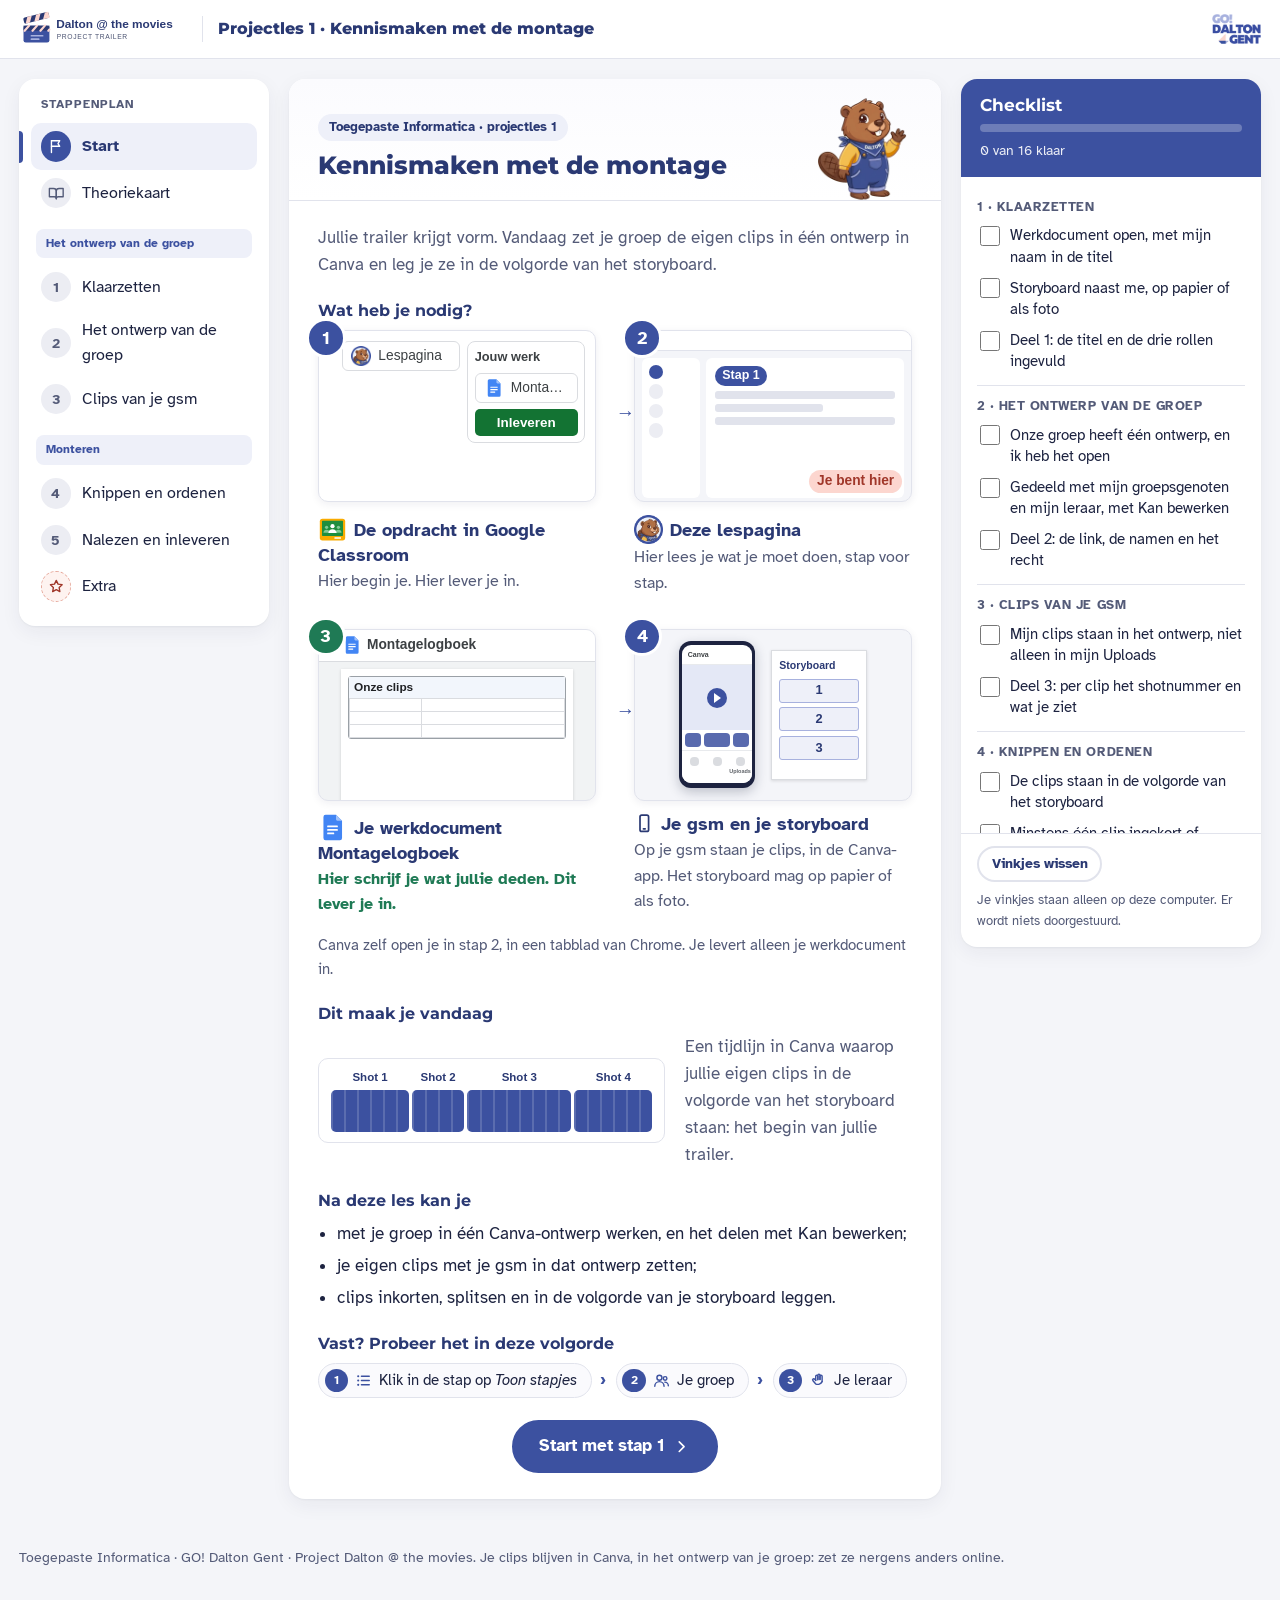
==== index.html @ 6241d623 "Projectles 1: Kennismaken met de montage (Dalton @ the movies, Canva) Co-Authored-By: Claude Sonnet " ====
<!DOCTYPE html>
<html lang="nl-BE">
<head>
  <meta charset="UTF-8">
  <meta name="viewport" content="width=device-width, initial-scale=1">
  <meta name="toestel" content="windows">
  <title>Lespagina · Projectles 1 · Kennismaken met de montage · Dalton @ the movies</title>
  <link rel="icon" href="assets/logos/lespagina-icon.png" type="image/png">
  <link rel="stylesheet" href="css/style.css">
</head>
<body data-storage="movies_montage_v1_" data-modus-start="stap" data-laatste-stap="5" data-ai-hulp="uit">

<!-- Pictogrammen: eenvoudige lijntekeningen, eigen werk. Gebruik: een svg met class "ic" en daarin use met href naar het symbool. -->
<svg xmlns="http://www.w3.org/2000/svg" style="display:none">
  <symbol id="i-flag" viewBox="0 0 24 24"><path d="M5 21V4"/><path d="M5 4h12l-2.5 4 2.5 4H5"/></symbol>
  <symbol id="i-book" viewBox="0 0 24 24"><path d="M2 5h6a4 4 0 0 1 4 4v11a3 3 0 0 0-3-3H2z"/><path d="M22 5h-6a4 4 0 0 0-4 4v11a3 3 0 0 1 3-3h7z"/></symbol>
  <symbol id="i-check" viewBox="0 0 24 24"><path d="M5 12.5l4.5 4.5L19 7.5"/></symbol>
  <symbol id="i-check-circle" viewBox="0 0 24 24"><circle cx="12" cy="12" r="9"/><path d="M8 12.5l2.7 2.7L16 10"/></symbol>
  <symbol id="i-list" viewBox="0 0 24 24"><path d="M9 6h11M9 12h11M9 18h11"/><path d="M4.5 6h.01M4.5 12h.01M4.5 18h.01" stroke-width="3"/></symbol>
  <symbol id="i-bulb" viewBox="0 0 24 24"><path d="M9 18h6M10 21h4"/><path d="M12 3a6 6 0 0 0-4 10.5c.7.7 1 1.5 1 2.5h6c0-1 .3-1.8 1-2.5A6 6 0 0 0 12 3z"/></symbol>
  <symbol id="i-alert" viewBox="0 0 24 24"><path d="M12 3.5l9.5 17h-19z"/><path d="M12 10v4.5M12 17.5h.01"/></symbol>
  <symbol id="i-help" viewBox="0 0 24 24"><circle cx="12" cy="12" r="9"/><path d="M9.6 9.3a2.5 2.5 0 1 1 3.4 2.5c-.6.3-1 .8-1 1.5v.4M12 17h.01"/></symbol>
  <symbol id="i-users" viewBox="0 0 24 24"><circle cx="9" cy="8" r="3.5"/><path d="M2.5 20a6.5 6.5 0 0 1 13 0"/><circle cx="17" cy="9" r="2.5"/><path d="M16.5 14.2a5 5 0 0 1 5 5"/></symbol>
  <symbol id="i-send" viewBox="0 0 24 24"><path d="M12 15V3M7 8l5-5 5 5"/><path d="M4 14v6h16v-6"/></symbol>
  <symbol id="i-star" viewBox="0 0 24 24"><path d="M12 3.5l2.6 5.4 5.9.8-4.3 4.1 1 5.9L12 16.9l-5.2 2.8 1-5.9-4.3-4.1 5.9-.8z"/></symbol>
  <symbol id="i-link" viewBox="0 0 24 24"><path d="M10 14a4 4 0 0 0 5.7 0l3-3a4 4 0 0 0-5.7-5.7l-1 1"/><path d="M14 10a4 4 0 0 0-5.7 0l-3 3a4 4 0 0 0 5.7 5.7l1-1"/></symbol>
  <symbol id="i-hand" viewBox="0 0 24 24"><path d="M8 12V6a1.5 1.5 0 0 1 3 0v5"/><path d="M11 10.5V4.5a1.5 1.5 0 0 1 3 0v6"/><path d="M14 10.5V6a1.5 1.5 0 0 1 3 0v7.5"/><path d="M8 11.5l-1.5-1.5a1.6 1.6 0 0 0-2.3 2.3l3.6 4.2A6.5 6.5 0 0 0 17 13.5"/></symbol>
  <symbol id="i-left" viewBox="0 0 24 24"><path d="M15 6l-6 6 6 6"/></symbol>
  <symbol id="i-right" viewBox="0 0 24 24"><path d="M9 6l6 6-6 6"/></symbol>
  <symbol id="i-lock" viewBox="0 0 24 24"><rect x="5" y="11" width="14" height="10" rx="2"/><path d="M8 11V8a4 4 0 0 1 8 0v3"/></symbol>
  <symbol id="i-info" viewBox="0 0 24 24"><circle cx="12" cy="12" r="9"/><path d="M12 11v5.5M12 7.6h.01"/></symbol>
  <symbol id="i-film" viewBox="0 0 24 24"><rect x="3" y="4" width="18" height="16" rx="2"/><path d="M7 4v16M17 4v16M3 9h4M3 15h4M17 9h4M17 15h4"/></symbol>
  <symbol id="i-phone" viewBox="0 0 24 24"><rect x="7" y="2.5" width="10" height="19" rx="2"/><path d="M11 18.5h2"/></symbol>
  <symbol id="i-cut" viewBox="0 0 24 24"><circle cx="6" cy="7" r="2.5"/><circle cx="6" cy="17" r="2.5"/><path d="M8 8.5L20 18M8 15.5L20 6"/></symbol>
  <symbol id="i-eye" viewBox="0 0 24 24"><path d="M2 12s4-7 10-7 10 7 10 7-4 7-10 7S2 12 2 12z"/><circle cx="12" cy="12" r="3"/></symbol>
  <symbol id="i-move" viewBox="0 0 24 24"><path d="M3 12h18M7 8l-4 4 4 4M17 8l4 4-4 4"/></symbol>
</svg>

<div class="teacher-banner">Leraarweergave: de roze kaders tonen waar je een screenshot kan plaatsen. Leerlingen zien die kaders niet.</div>

<header class="topbar">
  <div class="topbar-inner">
    <a class="brand" href="index.html" title="Naar het begin van de les">
      <img src="assets/movies-logo.svg" alt="Dalton @ the movies">
      <span class="brand-lesson">Projectles 1 · Kennismaken met de montage</span>
    </a>
    <span class="topbar-spacer"></span>
    <img class="dalton-mark" src="assets/dalton-gent-logo.png" alt="GO! Dalton Gent">
  </div>
</header>

<div class="layout">

  <!-- ============ LINKS: de route ============ -->
  <nav class="route" aria-label="Stappenplan">
    <p class="route-title">Stappenplan</p>
    <button class="nav-btn" type="button" data-step="start"><span class="nav-num"><svg class="ic" aria-hidden="true"><use href="#i-flag"/></svg></span><span class="nav-lbl">Start</span></button>
    <button class="nav-btn" type="button" data-step="theorie"><span class="nav-num"><svg class="ic" aria-hidden="true"><use href="#i-book"/></svg></span><span class="nav-lbl">Theoriekaart</span></button>

    <p class="route-group">Het ontwerp van de groep</p>
    <button class="nav-btn" type="button" data-step="1"><span class="nav-num"><span class="nav-n">1</span><svg class="ic nav-check" aria-hidden="true"><use href="#i-check"/></svg></span><span class="nav-lbl">Klaarzetten</span></button>
    <button class="nav-btn" type="button" data-step="2"><span class="nav-num"><span class="nav-n">2</span><svg class="ic nav-check" aria-hidden="true"><use href="#i-check"/></svg></span><span class="nav-lbl">Het ontwerp van de groep</span></button>
    <button class="nav-btn" type="button" data-step="3"><span class="nav-num"><span class="nav-n">3</span><svg class="ic nav-check" aria-hidden="true"><use href="#i-check"/></svg></span><span class="nav-lbl">Clips van je gsm</span></button>

    <p class="route-group">Monteren</p>
    <button class="nav-btn" type="button" data-step="4"><span class="nav-num"><span class="nav-n">4</span><svg class="ic nav-check" aria-hidden="true"><use href="#i-check"/></svg></span><span class="nav-lbl">Knippen en ordenen</span></button>
    <button class="nav-btn" type="button" data-step="5"><span class="nav-num"><span class="nav-n">5</span><svg class="ic nav-check" aria-hidden="true"><use href="#i-check"/></svg></span><span class="nav-lbl">Nalezen en inleveren</span></button>
    <button class="nav-btn extra" type="button" data-step="extra"><span class="nav-num"><svg class="ic" aria-hidden="true"><use href="#i-star"/></svg></span><span class="nav-lbl">Extra</span></button>
  </nav>

  <!-- ============ MIDDEN: één stap tegelijk ============ -->
  <main id="main">

    <!-- ===== START ===== -->
    <section class="pane" id="pane-start" aria-labelledby="h-start">
      <article class="card">
        <header class="card-head met-mascotte">
          <div>
            <div class="tags"><span class="tag tag-where">Toegepaste Informatica · projectles 1</span></div>
            <h1 id="h-start">Kennismaken met de montage</h1>
          </div>
          <img class="mascotte-kop" src="assets/mascotte/dalton_welkom.webp" alt="" width="120" height="120">
        </header>
        <div class="card-body">
          <p class="intro">Jullie trailer krijgt vorm. Vandaag zet je groep de eigen clips in één ontwerp in Canva en leg je ze in de volgorde van het storyboard.</p>

          <h2 class="sec">Wat heb je nodig?</h2>
          <ol class="nodig vier">
            <li class="nodig-item">
              <div class="mock mock-opdracht" aria-hidden="true">
                <div class="mo-midden"><div class="mo-titel"><img class="logo" src="assets/logos/classroom.svg" alt="">Projectles 1 — Kennismaken met de montage</div><div class="mo-chip"><img class="logo" src="assets/logos/lespagina.webp" alt=""><span>Lespagina</span></div></div><div class="mo-werk"><div class="mo-werk-kop">Jouw werk</div><div class="mo-chip"><img class="logo" src="assets/logos/docs.svg" alt=""><span>Montagelogboek</span></div><div class="mo-knop">Inleveren</div></div>
              </div>
              <p class="nodig-naam"><img class="logo" src="assets/logos/classroom.svg" alt="">De opdracht in Google Classroom</p>
              <p class="nodig-uitleg">Hier begin je. Hier lever je in.</p>
            </li>
            <li class="nodig-item">
              <div class="mock mock-lespagina" aria-hidden="true">
                <div class="ml-balk"></div>
                <div class="ml-midden">
                  <div class="ml-route"><span></span><span></span><span></span><span></span></div>
                  <div class="ml-stap"><span class="ml-tag">Stap 1</span><span class="ml-lijn"></span><span class="ml-lijn kort"></span><span class="ml-lijn"></span></div>
                </div>
                <div class="ml-hier">Je bent hier</div>
              </div>
              <p class="nodig-naam"><img class="logo" src="assets/logos/lespagina.webp" alt="">Deze lespagina</p>
              <p class="nodig-uitleg">Hier lees je wat je moet doen, stap voor stap.</p>
            </li>
            <li class="nodig-item inleveren">
              <div class="mock mock-werkdocument" aria-hidden="true">
                <div class="mw-balk"><img class="logo" src="assets/logos/docs.svg" alt="">Montagelogboek</div>
                <div class="mw-blad">
                  <div class="mw-venster">
                    <div class="mw-kop">Onze clips</div>
                    <div class="mw-rijen"><span></span><span></span><span></span><span></span><span></span><span></span></div>
                  </div>
                </div>
              </div>
              <p class="nodig-naam"><img class="logo" src="assets/logos/docs.svg" alt="">Je werkdocument Montagelogboek</p>
              <p class="nodig-uitleg">Hier schrijf je wat jullie deden. Dit lever je in.</p>
            </li>
            <li class="nodig-item">
              <div class="mock mock-gsm" aria-hidden="true">
                <div class="gsm"><div class="gsm-scherm"><div class="gsm-balk"><span>Canva</span></div><div class="gsm-beeld"><span></span></div><div class="gsm-tijdlijn"><i></i><i></i><i></i></div><div class="gsm-werkbalk"><span class="gsm-tab"><i></i></span><span class="gsm-tab"><i></i></span><span class="gsm-tab"><i></i>Uploads</span></div></div></div>
                <div class="mg-blad"><b>Storyboard</b><span>1</span><span>2</span><span>3</span></div>
              </div>
              <p class="nodig-naam"><svg class="ic" aria-hidden="true"><use href="#i-phone"/></svg> Je gsm en je storyboard</p>
              <p class="nodig-uitleg">Op je gsm staan je clips, in de Canva-app. Het storyboard mag op papier of als foto.</p>
            </li>
          </ol>
          <p class="nodig-noot">Canva zelf open je in stap 2, in een tabblad van Chrome. Je levert alleen je werkdocument in.</p>

          <h2 class="sec">Dit maak je vandaag</h2>
          <div class="vandaag">
            <div class="tl" role="img" aria-label="Tekening van een tijdlijn met vier clips na elkaar. Boven elke clip staat het shotnummer, van 1 tot 4."><div class="tl-nrs" aria-hidden="true"><span style="--w:3">Shot 1</span><span style="--w:2">Shot 2</span><span style="--w:4">Shot 3</span><span style="--w:3">Shot 4</span></div><div class="tl-rij"><div class="tl-spoor"><span class="tl-clip" style="--w:3"></span><span class="tl-clip" style="--w:2"></span><span class="tl-clip" style="--w:4"></span><span class="tl-clip" style="--w:3"></span></div></div></div>
            <p>Een tijdlijn in Canva waarop jullie eigen clips in de volgorde van het storyboard staan: het begin van jullie trailer.</p>
          </div>

          <h2 class="sec">Na deze les kan je</h2>
          <ul class="doelen">
            <li>met je groep in één Canva-ontwerp werken, en het delen met Kan bewerken;</li>
            <li>je eigen clips met je gsm in dat ontwerp zetten;</li>
            <li>clips inkorten, splitsen en in de volgorde van je storyboard leggen.</li>
          </ul>

          <h2 class="sec">Vast? Probeer het in deze volgorde</h2>
          <ol class="vast">
            <li><svg class="ic" aria-hidden="true"><use href="#i-list"/></svg><span>Klik in de stap op <em>Toon stapjes</em></span></li>
            <li><svg class="ic" aria-hidden="true"><use href="#i-users"/></svg><span>Je groep</span></li>
            <li><svg class="ic" aria-hidden="true"><use href="#i-hand"/></svg><span>Je leraar</span></li>
          </ol>

          <p class="start-cta"><button class="btn btn-primary" type="button" data-goto="1">Start met stap 1 <svg class="ic" aria-hidden="true"><use href="#i-right"/></svg></button></p>
        </div>
      </article>
    </section>

    <!-- ===== THEORIEKAART ===== -->
    <section class="pane" id="pane-theorie" aria-labelledby="h-theorie">
      <article class="card">
        <header class="card-head">
          <div class="tags"><span class="tag tag-where">Spiekbriefje</span></div>
          <h2 id="h-theorie">Theoriekaart</h2>
        </header>
        <div class="card-body">
          <p class="intro">Alles op één plek. Kom hier terug als je iets niet meer weet.</p>
          <div class="t-grid">
            <section class="t-card">
              <h3><svg class="ic" aria-hidden="true"><use href="#i-flag"/></svg>Het project</h3>
              <ul>
                <li>Elke groep van drie maakt een <strong>filmtrailer</strong>.</li>
                <li>Cubex: verhaal, storyboard en filmen. Nederlands: synopsis en dialoog. Engels: voice-over en pitch. <strong>Informatica: de montage, in Canva.</strong></li>
                <li>Drie projectlessen: vandaag kennismaken met de montage · donderdag 29 oktober muziek, tekst en geluid · donderdag 12 november afwerken en inleveren.</li>
                <li>Eindproduct: vrijdag 13 november, getoond op het slotmoment.</li>
              </ul>
            </section>
            <section class="t-card">
              <h3><svg class="ic" aria-hidden="true"><use href="#i-users"/></svg>De rollen</h3>
              <table class="t-rows">
                <tr><th>monteur</th><td>werkt op de tijdlijn: inkorten, splitsen, ordenen</td></tr>
                <tr><th>regisseur</th><td>houdt het storyboard bij: volgorde en lengte van elk shot</td></tr>
                <tr><th>clipverzamelaar</th><td>zorgt dat alle clips in het ontwerp staan; vraagt wie er in beeld staat</td></tr>
              </table>
              <p class="t-os">Eén monteur tegelijk op de tijdlijn.</p>
            </section>
            <section class="t-card wide">
              <h3><svg class="ic" aria-hidden="true"><use href="#i-film"/></svg>De tijdlijn</h3>
              <div class="tl met-naam" role="img" aria-label="Tekening van de tijdlijn. Drie clips staan na elkaar op de hoofdtrack. De tweede clip is gekozen: aan haar linkerrand en rechterrand sleep je. De afspeelkop, een lijn met een bolletje, staat in die clip."><div class="tl-liniaal" aria-hidden="true"><span>0:00</span><span>0:02</span><span>0:04</span><span>0:06</span><span>0:08</span></div><div class="tl-rij"><span class="tl-naam">Hoofdtrack</span><div class="tl-spoor"><span class="tl-clip" style="--w:3"><b>1</b></span><span class="tl-clip gekozen" style="--w:4"><b>2</b></span><span class="tl-clip" style="--w:2"><b>3</b></span><span class="tl-kop" style="--x:42%"></span></div></div><div class="tl-pills" aria-hidden="true"><span class="tl-pill" style="--x:25%;--t:-50%;--s:50%">linkerrand</span><span class="tl-pill" style="--x:42%;--t:-50%;--s:50%">afspeelkop</span><span class="tl-pill" style="--x:67%;--t:-50%;--s:50%">rechterrand</span></div></div>
              <ul style="margin-top:.7rem">
                <li>De tijdlijn staat <strong>onderaan</strong> in Canva. Ze toont welke clip wanneer speelt.</li>
                <li>Je clips staan na elkaar op de <strong>hoofdtrack</strong>.</li>
                <li>Afspelen en pauzeren: de <strong>spatiebalk</strong>.</li>
              </ul>
            </section>
            <section class="t-card">
              <h3><svg class="ic" aria-hidden="true"><use href="#i-cut"/></svg>Inkorten</h3>
              <ul>
                <li>Het begin of het einde van een clip weg.</li>
                <li>Klik de clip aan in de tijdlijn. Sleep de <strong>linkerrand</strong> (het begin) of de <strong>rechterrand</strong> (het einde) naar binnen.</li>
              </ul>
            </section>
            <section class="t-card">
              <h3><svg class="ic" aria-hidden="true"><use href="#i-cut"/></svg>Splitsen</h3>
              <ul>
                <li>Een clip in twee stukken knippen.</li>
                <li>Klik de clip aan, zet de <strong>afspeelkop</strong> op de plek en druk op <strong>S</strong>.</li>
                <li>Iets uit het <strong>midden</strong> weg? Splits twee keer en verwijder het stuk ertussen.</li>
              </ul>
            </section>
            <section class="t-card">
              <h3><svg class="ic" aria-hidden="true"><use href="#i-move"/></svg>Slepen en verwijderen</h3>
              <ul>
                <li>Een andere volgorde: sleep de clip naar links of rechts.</li>
                <li>Weg: klik de clip aan en druk op <strong>Delete</strong>.</li>
              </ul>
            </section>
            <section class="t-card">
              <h3><svg class="ic" aria-hidden="true"><use href="#i-link"/></svg>Samen in één ontwerp</h3>
              <ul>
                <li>Eén leerling maakt het ontwerp en is de <strong>eigenaar</strong>. Hij deelt het met naam of e-mailadres.</li>
                <li><strong>Kan bewerken</strong>: openen, bewerken en opslaan. Met <em>Kan reageren</em> of <em>Kan bekijken</em> kan je niet monteren.</li>
                <li>Meld je aan met je schoolaccount: wie zonder aan te melden binnenkomt via een link, kan niets uploaden.</li>
              </ul>
            </section>
            <section class="t-card">
              <h3><svg class="ic" aria-hidden="true"><use href="#i-phone"/></svg>Van je gsm in het ontwerp</h3>
              <ul>
                <li>Wat je uploadt, staat in <strong>jouw Uploads</strong>. Alleen jij ziet het daar.</li>
                <li>Pas als je <strong>op de clip tikt</strong>, staat ze in het ontwerp van je groep.</li>
              </ul>
            </section>
            <section class="t-card">
              <h3><svg class="ic" aria-hidden="true"><use href="#i-eye"/></svg>Wie er in beeld komt</h3>
              <ul>
                <li>Niemand mag je zonder toestemming filmen of je beeld tonen: dat is <strong>portretrecht</strong>.</li>
                <li>Toestemming om te filmen is nog geen toestemming om te <strong>tonen</strong>.</li>
                <li>Jullie trailer wordt getoond op het slotmoment: vraag het dus ook daarvoor.</li>
              </ul>
            </section>
            <section class="t-card wide">
              <h3><svg class="ic" aria-hidden="true"><use href="#i-help"/></svg>Woorden</h3>
              <table class="t-rows">
                <tr><th>monteren</th><td>je clips kiezen, inkorten, splitsen en in de juiste volgorde zetten</td></tr>
                <tr><th>clip</th><td>een kort stukje video</td></tr>
                <tr><th>tijdlijn</th><td>de strook onderaan waarop je ziet welke clip wanneer speelt</td></tr>
                <tr><th>afspeelkop</th><td>de verticale lijn op de tijdlijn: daar ben je nu in je video</td></tr>
                <tr><th>hoofdtrack</th><td>de dikke strook in de tijdlijn met je clips na elkaar</td></tr>
                <tr><th>inkorten</th><td>het begin of het einde van een clip wegnemen</td></tr>
                <tr><th>splitsen</th><td>een clip in twee stukken knippen, op de plaats van de afspeelkop</td></tr>
                <tr><th>storyboard</th><td>de tekeningen van elk shot, in de volgorde van je film</td></tr>
                <tr><th>eigenaar</th><td>wie het ontwerp maakte; die kan het delen</td></tr>
                <tr><th>portretrecht</th><td>niemand mag je zonder toestemming filmen of je beeld tonen</td></tr>
              </table>
            </section>
            <section class="t-card wide warn">
              <h3><svg class="ic" aria-hidden="true"><use href="#i-alert"/></svg>Veelgemaakte fouten</h3>
              <ul>
                <li>Elk groepslid maakt een eigen ontwerp, in plaats van één ontwerp dat gedeeld wordt.</li>
                <li>Delen met <em>Kan bekijken</em>, of via een link: de anderen kunnen niet monteren of niets uploaden.</li>
                <li>De clip staat wel in <em>Uploads</em>, maar niet in het ontwerp: je tikte er niet op.</li>
                <li>Splitsen zonder de clip aan te klikken, of met de afspeelkop op de verkeerde plek.</li>
                <li>Clips in de volgorde waarin je ze filmde, niet in die van het storyboard.</li>
                <li>Iemand herkenbaar in beeld die niet weet dat de trailer getoond wordt.</li>
              </ul>
            </section>
          </div>
        </div>
      </article>
    </section>

    <!-- ===== STAP 1 ===== -->
    <section class="pane" id="pane-1" aria-labelledby="h-1">
      <article class="card">
        <header class="card-head">
          <div class="tags"><span class="tag tag-step">Stap 1</span><span class="tag tag-where"><img class="logo" src="assets/logos/docs.svg" alt=""> Werkdocument, deel 1</span></div>
          <h2 id="h-1">Klaarzetten</h2>
        </header>
        <div class="card-body">
          <p class="intro">Je legt alles klaar en je groep verdeelt de rollen. Daarna begint het monteren.</p>
          <div class="todo-box">
            <div class="todo-head"><h3><svg class="ic" aria-hidden="true"><use href="#i-list"/></svg> Wat moet je doen?</h3><div class="modus" role="group" aria-label="Hoe wil je de uitleg?"><button type="button" class="modus-btn" data-modus="stap" aria-pressed="true">Stap voor stap</button><button type="button" class="modus-btn" data-modus="kort" aria-pressed="false">Kort</button></div></div>
            <ol class="doe">
<li><details class="stapjes" open><summary><span class="doe-tekst">Open je werkdocument <strong>Montagelogboek</strong>.</span><span class="stapjes-knop" aria-hidden="true"></span></summary>
  <ol class="klein">
    <li><p>Kijk in je opdracht in Google Classroom rechts, bij <strong>Jouw werk</strong>.</p><div class="mock mock-opdracht mini-mock" role="img" aria-label="Tekening van de opdracht in Google Classroom. Rechts het vak Jouw werk, in een rood kader."><div class="mo-midden"><div class="mo-titel"><img class="logo" src="assets/logos/classroom.svg" alt="">Projectles 1 — Kennismaken met de montage</div><div class="mo-chip"><img class="logo" src="assets/logos/lespagina.webp" alt=""><span>Lespagina</span></div></div><div class="mo-werk wijs"><div class="mo-werk-kop">Jouw werk</div><div class="mo-chip"><img class="logo" src="assets/logos/docs.svg" alt=""><span>Montagelogboek</span></div><div class="mo-knop">Inleveren</div></div></div></li>
    <li><p>Klik op <strong>Montagelogboek</strong>. Jouw naam staat in de titel.</p><div class="mock mock-opdracht mini-mock" role="img" aria-label="Tekening van de opdracht. Bij Jouw werk staat Montagelogboek in een rood kader."><div class="mo-midden"><div class="mo-titel"><img class="logo" src="assets/logos/classroom.svg" alt="">Projectles 1 — Kennismaken met de montage</div><div class="mo-chip"><img class="logo" src="assets/logos/lespagina.webp" alt=""><span>Lespagina</span></div></div><div class="mo-werk"><div class="mo-werk-kop">Jouw werk</div><div class="mo-chip wijs"><img class="logo" src="assets/logos/docs.svg" alt=""><span>Montagelogboek</span></div><div class="mo-knop">Inleveren</div></div></div></li>
    <li><p>Je werkdocument opent in een nieuw tabblad. Klik bovenaan op een tabblad om te wisselen.</p><div class="teken-tabs" role="img" aria-label="Tekening van de tabbladen bovenaan in Chrome: Google Classroom, Lespagina · Projectles 1 en Montagelogboek. Montagelogboek staat in een rood kader."><span class="tt-tab"><img class="logo" src="assets/logos/classroom.svg" alt="">Google Classroom</span><span class="tt-tab"><img class="logo" src="assets/logos/lespagina.webp" alt="">Lespagina · Projectles 1</span><span class="tt-tab actief wijs"><img class="logo" src="assets/logos/docs.svg" alt="">Montagelogboek</span></div></li>
  </ol>
</details></li>
<li><span class="doe-tekst">Leg het <strong>storyboard</strong> van je groep naast je.</span><span class="sub">Op papier, of als foto op je gsm.</span></li>
<li><details class="stapjes" open><summary><span class="doe-tekst">Verdeel de drie <strong>rollen</strong> en vul <strong>deel 1</strong> in.</span><span class="stapjes-knop" aria-hidden="true"></span></summary>
  <ol class="klein">
    <li><p>Scroll naar <strong>Deel 1</strong>. Klik in het eerste vak en typ de titel van jullie trailer.</p><img class="mini" src="assets/stapjes/s1-titel.png" alt="Deel 1 in het werkdocument. Het vak voor de titel van de trailer staat in een rood kader." loading="lazy"></li>
    <li><p>Klik in de tabel in het vak naast <strong>Monteur</strong>, <strong>Regisseur</strong> en <strong>Clipverzamelaar</strong>. Typ telkens een voornaam.<span class="sub">Wie het ontwerp in stap 2 maakt, is de monteur. Met twee of met vier? Lees de grijze regel onder de tabel.</span></p><img class="mini" src="assets/stapjes/s1-rollen.png" alt="Deel 1: de tabel met de rollen. De drie lege vakken in de kolom Wie? staan in een rood kader." loading="lazy"></li>
  </ol>
</details></li>
            </ol>
          </div>
          <div class="tip"><svg class="ic" aria-hidden="true"><use href="#i-bulb"/></svg><p><strong>Geen storyboard bij?</strong> Schrijf samen op een blad de volgorde van jullie shots, in één zin per shot.</p></div>
        </div>
        <footer class="card-nav">
          <button class="btn" type="button" data-goto="start"><svg class="ic" aria-hidden="true"><use href="#i-left"/></svg> Start</button>
          <button class="btn btn-primary" type="button" data-goto="2">Stap 2 <svg class="ic" aria-hidden="true"><use href="#i-right"/></svg></button>
        </footer>
      </article>
    </section>

    <!-- ===== STAP 2 ===== -->
    <section class="pane" id="pane-2" aria-labelledby="h-2">
      <article class="card">
        <header class="card-head">
          <div class="tags"><span class="tag tag-step">Stap 2</span><span class="tag tag-where">Canva</span><span class="tag tag-where"><img class="logo" src="assets/logos/docs.svg" alt=""> Werkdocument, deel 2</span></div>
          <h2 id="h-2">Het ontwerp van de groep</h2>
        </header>
        <div class="card-body">
          <p class="intro">De monteur maakt één ontwerp en deelt het. Zo werken jullie alle drie in dezelfde trailer.</p>
          <div class="todo-box">
            <div class="todo-head"><h3><svg class="ic" aria-hidden="true"><use href="#i-list"/></svg> Wat moet je doen?</h3><div class="modus" role="group" aria-label="Hoe wil je de uitleg?"><button type="button" class="modus-btn" data-modus="stap" aria-pressed="true">Stap voor stap</button><button type="button" class="modus-btn" data-modus="kort" aria-pressed="false">Kort</button></div></div>
            <ol class="doe">
<li><details class="stapjes" open><summary><span class="doe-tekst"><strong>Alleen de monteur:</strong> maak een ontwerp in Canva.</span><span class="stapjes-knop" aria-hidden="true"></span></summary>
  <ol class="klein">
    <li><p>Klik op <a class="btn btn-primary btn-open" href="https://www.canva.com" target="_blank" rel="noopener">Open Canva</a><span class="sub">Het opent in een nieuw tabblad. Meld je aan met je schoolaccount.</span></p></li>
    <li><p>Klik op <strong>Sjablonen</strong>. Zoek een video-sjabloon, bijvoorbeeld <em>trailer</em>. Kies een liggend sjabloon (16:9).</p></li>
    <li><p>Klik op <strong>Deze sjabloon aanpassen</strong>.</p></li>
    <li><p>Geef het ontwerp de naam <strong>Trailer –</strong> met daarachter de titel van jullie trailer.</p></li>
  </ol>
</details></li>
<li><details class="stapjes" open><summary><span class="doe-tekst"><strong>Alleen de monteur:</strong> deel het ontwerp met je groep en je leraar.</span><span class="stapjes-knop" aria-hidden="true"></span></summary>
  <ol class="klein">
    <li><p>Klik bovenaan in het ontwerp op <strong>Delen</strong>.</p></li>
    <li><p>Typ de naam of het e-mailadres van je twee groepsgenoten. Typ ook het e-mailadres van je leraar: het staat op het bord.</p><div class="delen-v" role="img" aria-label="Tekening van het venster Delen. Het vak waarin je namen of e-mailadressen typt, staat in een rood kader."><div class="dv-kop">Delen</div><div class="dv-veld wijs"><span class="dv-chip">naam groepsgenoot</span><span class="dv-chip">naam groepsgenoot</span><span class="dv-chip">adres leraar</span></div><div class="dv-recht"><span class="aan">Kan bewerken</span><span>Kan reageren</span><span>Kan bekijken</span></div></div></li>
    <li><p>Kies <strong>Kan bewerken</strong>.<span class="sub">Met Kan reageren of Kan bekijken kunnen je groepsgenoten niets monteren.</span></p><div class="delen-v" role="img" aria-label="Tekening van het venster Delen. De keuze Kan bewerken staat in een rood kader."><div class="dv-kop">Delen</div><div class="dv-veld"><span class="dv-chip">naam groepsgenoot</span><span class="dv-chip">naam groepsgenoot</span><span class="dv-chip">adres leraar</span></div><div class="dv-recht"><span class="aan wijs">Kan bewerken</span><span>Kan reageren</span><span>Kan bekijken</span></div></div></li>
  </ol>
</details></li>
<li><details class="stapjes" open><summary><span class="doe-tekst"><strong>De anderen:</strong> open het ontwerp van je groep.</span><span class="stapjes-knop" aria-hidden="true"></span></summary>
  <ol class="klein">
    <li><p>Klik op <a class="btn btn-primary btn-open" href="https://www.canva.com" target="_blank" rel="noopener">Open Canva</a><span class="sub">Meld je aan met je schoolaccount.</span></p></li>
    <li><p>Open het ontwerp dat met jou gedeeld is. Je vindt het bij je projecten, bij wat met jou gedeeld is.<span class="sub">Staat het er niet? Dan deelde je monteur het niet met jou. Vraag het hem.</span></p></li>
  </ol>
</details></li>
<li><details class="stapjes" open><summary><span class="doe-tekst"><strong>Iedereen:</strong> kopieer het adres van het ontwerp en vul <strong>deel 2</strong> in.</span><span class="stapjes-knop" aria-hidden="true"></span></summary>
  <ol class="klein">
    <li><p>Klik in de adresbalk van Chrome. Druk op <strong>Ctrl + C</strong>.</p><div class="teken-adres wijs" role="img" aria-label="Tekening van de adresbalk van Chrome met het adres van het ontwerp, in een rood kader."><svg class="ic" aria-hidden="true"><use href="#i-lock"/></svg><span>canva.com</span><b>/design/…/edit</b></div></li>
    <li><p>Ga naar je werkdocument. Klik in het eerste vak van <strong>Deel 2</strong> en druk op <strong>Ctrl + V</strong>.</p><img class="mini" src="assets/stapjes/s2-link.png" alt="Deel 2 in het werkdocument. Het vak voor de link naar het ontwerp staat in een rood kader." loading="lazy"></li>
    <li><p>Typ in het vak eronder de voornamen van je groep en je leraar.</p><img class="mini" src="assets/stapjes/s2-gedeeld.png" alt="Deel 2: het vak Ons ontwerp is gedeeld met staat in een rood kader." loading="lazy"></li>
    <li><p>Typ een <strong>x</strong> in het vak onder <strong>Kan bewerken</strong>.</p><img class="mini" src="assets/stapjes/s2-recht.png" alt="Deel 2: de drie vakken onder Kan bekijken, Kan reageren en Kan bewerken. Het derde vak staat in een rood kader." loading="lazy"></li>
  </ol>
</details></li>
            </ol>
          </div>
          <div class="tip"><svg class="ic" aria-hidden="true"><use href="#i-bulb"/></svg><p><strong>Zie je de tekst en clips van het sjabloon?</strong> Die vervang je in stap 3 door jullie eigen clips. Wat je niet nodig hebt, verwijder je in stap 4.</p></div>
          <div class="info" role="group" aria-labelledby="info-ontwerp">
            <div class="info-kop"><svg class="ic" aria-hidden="true"><use href="#i-info"/></svg><span class="info-soort">Info</span><h3 id="info-ontwerp">Eén ontwerp voor de hele groep</h3><span class="info-bij">bij handeling 1 tot 4</span></div>
            <div class="info-body">
              <ul class="doelen">
                <li>Wie het ontwerp maakt, is de <strong>eigenaar</strong>. De eigenaar deelt het.</li>
                <li><strong>Kan bewerken</strong>: je groepsgenoten kunnen het ontwerp openen, bewerken en opslaan.</li>
                <li><strong>Kan reageren</strong> en <strong>Kan bekijken</strong> zijn niet genoeg om te monteren.</li>
                <li>Deel met een naam of een e-mailadres. Wie via een link binnenkomt zonder aan te melden, kan niets uploaden.</li>
              </ul>
            </div>
          </div>
        </div>
        <footer class="card-nav">
          <button class="btn" type="button" data-goto="1"><svg class="ic" aria-hidden="true"><use href="#i-left"/></svg> Stap 1</button>
          <button class="btn btn-primary" type="button" data-goto="3">Stap 3 <svg class="ic" aria-hidden="true"><use href="#i-right"/></svg></button>
        </footer>
      </article>
    </section>

    <!-- ===== STAP 3 ===== -->
    <section class="pane" id="pane-3" aria-labelledby="h-3">
      <article class="card">
        <header class="card-head">
          <div class="tags"><span class="tag tag-step">Stap 3</span><span class="tag tag-where"><svg class="ic" aria-hidden="true"><use href="#i-phone"/></svg> Canva-app op je gsm</span><span class="tag tag-where"><img class="logo" src="assets/logos/docs.svg" alt=""> Werkdocument, deel 3</span></div>
          <h2 id="h-3">Clips van je gsm</h2>
        </header>
        <div class="card-body">
          <p class="intro">Je clips staan op je gsm. Met de Canva-app zet je ze in het ontwerp van je groep.</p>
          <div class="todo-box">
            <div class="todo-head"><h3><svg class="ic" aria-hidden="true"><use href="#i-list"/></svg> Wat moet je doen?</h3><div class="modus" role="group" aria-label="Hoe wil je de uitleg?"><button type="button" class="modus-btn" data-modus="stap" aria-pressed="true">Stap voor stap</button><button type="button" class="modus-btn" data-modus="kort" aria-pressed="false">Kort</button></div></div>
            <ol class="doe">
<li><details class="stapjes" open><summary><span class="doe-tekst"><strong>Iedereen met clips:</strong> open het ontwerp van je groep in de Canva-app.</span><span class="stapjes-knop" aria-hidden="true"></span></summary>
  <ol class="klein">
    <li><p>Open de <strong>Canva-app</strong> op je gsm. Meld je aan met je schoolaccount.</p></li>
    <li><p>Zoek in de app het ontwerp van je groep en open het.</p></li>
  </ol>
</details></li>
<li><details class="stapjes" open><summary><span class="doe-tekst">Zet je clips in het ontwerp.</span><span class="stapjes-knop" aria-hidden="true"></span></summary>
  <ol class="klein">
    <li><p>Tik in de werkbalk onderaan op <strong>Uploads</strong>.</p><div class="gsm" role="img" aria-label="Tekening van een gsm met de Canva-app. In de werkbalk onderaan staat Uploads in een rood kader."><div class="gsm-scherm"><div class="gsm-balk"><span>Canva</span></div><div class="gsm-beeld"><span></span></div><div class="gsm-tijdlijn"><i></i><i></i><i></i></div><div class="gsm-werkbalk"><span class="gsm-tab"><i></i></span><span class="gsm-tab"><i></i></span><span class="gsm-tab wijs"><i></i>Uploads</span><span class="gsm-tab"><i></i></span></div></div></div></li>
    <li><p>Upload je clips: kies ze uit je gsm.<span class="sub">Film je in de les nog iets bij? Vraag het eerst aan wie in beeld komt.</span></p></li>
    <li><p><strong>Tik op een clip.</strong> Nu staat ze in het ontwerp.<span class="sub">Doe dit met elke clip.</span></p></li>
  </ol>
</details></li>
<li><details class="stapjes" open><summary><span class="doe-tekst">Kijk op je computer of de clips in het ontwerp staan.</span><span class="stapjes-knop" aria-hidden="true"></span></summary>
  <ol class="klein">
    <li><p>Ga naar het tabblad van Canva. Staan je clips onderaan in de tijdlijn?<span class="sub">Zie je ze niet? Tikte je in de app wel op de clip?</span></p><div class="tl wijs" role="img" aria-label="Tekening van de tijdlijn onderaan in Canva met drie clips na elkaar."><div class="tl-rij"><div class="tl-spoor"><span class="tl-clip" style="--w:3"></span><span class="tl-clip" style="--w:2"></span><span class="tl-clip" style="--w:3"></span></div></div></div></li>
  </ol>
</details></li>
<li><details class="stapjes" open><summary><span class="doe-tekst">Vul <strong>deel 3</strong> in.</span><span class="stapjes-knop" aria-hidden="true"></span></summary>
  <ol class="klein">
    <li><p>Scroll naar <strong>Deel 3</strong>. Typ in de eerste lege rij het <strong>shotnummer</strong> uit het storyboard.<span class="sub">Kijk naar de voorbeeldrij bovenaan: zo vul je een rij in.</span></p><img class="mini" src="assets/stapjes/s3-voorbeeld.png" alt="Deel 3: de voorbeeldrij bovenaan, in grijs, staat in een rood kader." loading="lazy"></li>
    <li><p>Typ in dezelfde rij wat je ziet in de clip, en een <strong>x</strong> bij <em>In het ontwerp?</em></p><img class="mini" src="assets/stapjes/s3-rij.png" alt="Deel 3: de eerste lege rij van de tabel staat in een rood kader." loading="lazy"></li>
  </ol>
</details></li>
            </ol>
          </div>
          <div class="tip"><svg class="ic" aria-hidden="true"><use href="#i-bulb"/></svg><p><strong>Nog geen clips, of geen gsm bij?</strong> Klik in de tijdlijn bij <strong>+</strong> op <strong>Stockvideo's</strong> en kies drie korte video's om op te oefenen. Jullie eigen clips zet je er later in.</p></div>
          <div class="info" role="group" aria-labelledby="info-uploads">
            <div class="info-kop"><svg class="ic" aria-hidden="true"><use href="#i-info"/></svg><span class="info-soort">Info</span><h3 id="info-uploads">Uploads of ontwerp?</h3><span class="info-bij">bij handeling 2</span></div>
            <div class="info-body">
              <div class="up" role="img" aria-label="Tekening: links jouw Uploads, waar alleen jij je clips ziet. Een pijl met de woorden tik op de clip wijst naar rechts: het ontwerp van je groep, waar iedereen de clips ziet.">
                <div class="up-vak"><b>Jouw Uploads</b><small>alleen jij ziet ze</small><div class="up-tegels"><i></i><i></i><i></i></div></div>
                <div class="up-pijl"><span>→</span>tik op de clip</div>
                <div class="up-vak"><b>Het ontwerp van je groep</b><small>iedereen ziet ze</small><div class="up-tegels"><i></i><i></i></div></div>
              </div>
              <p class="info-uitleg" style="margin:0">Wat je uploadt, staat in <strong>jouw</strong> Uploads. Pas als je op de clip tikt, staat ze in het ontwerp.</p>
            </div>
          </div>
        </div>
        <footer class="card-nav">
          <button class="btn" type="button" data-goto="2"><svg class="ic" aria-hidden="true"><use href="#i-left"/></svg> Stap 2</button>
          <button class="btn btn-primary" type="button" data-goto="4">Stap 4 <svg class="ic" aria-hidden="true"><use href="#i-right"/></svg></button>
        </footer>
      </article>
    </section>

    <!-- ===== STAP 4 ===== -->
    <section class="pane" id="pane-4" aria-labelledby="h-4">
      <article class="card">
        <header class="card-head">
          <div class="tags"><span class="tag tag-step">Stap 4</span><span class="tag tag-where">Canva, de tijdlijn</span><span class="tag tag-where"><img class="logo" src="assets/logos/docs.svg" alt=""> Werkdocument, deel 3</span></div>
          <h2 id="h-4">Knippen en ordenen</h2>
        </header>
        <div class="card-body">
          <p class="intro">De monteur werkt op de tijdlijn. De regisseur zegt met het storyboard wat de volgorde en de lengte is. De clipverzamelaar kijkt of alle clips erin staan.</p>
          <div class="todo-box">
            <div class="todo-head"><h3><svg class="ic" aria-hidden="true"><use href="#i-list"/></svg> Wat moet je doen?</h3><div class="modus" role="group" aria-label="Hoe wil je de uitleg?"><button type="button" class="modus-btn" data-modus="stap" aria-pressed="true">Stap voor stap</button><button type="button" class="modus-btn" data-modus="kort" aria-pressed="false">Kort</button></div></div>
            <ol class="doe">
<li><details class="stapjes" open><summary><span class="doe-tekst">Zet de clips in de volgorde van het <strong>storyboard</strong>.</span><span class="stapjes-knop" aria-hidden="true"></span></summary>
  <ol class="klein">
    <li><p>Klik een clip aan in de tijdlijn. Houd ingedrukt en sleep ze naar links of rechts.<span class="sub">Eén monteur tegelijk op de tijdlijn: anders schuiven de clips onder elkaars handen.</span></p><div class="tl tl-mini" role="img" aria-label="Tekening van de tijdlijn met de clips in de volgorde 1, 2, 4, 3. Shot 4 moet na shot 3 komen."><div class="tl-rij"><div class="tl-spoor"><span class="tl-clip" style="--w:2"><b>1</b></span><span class="tl-clip" style="--w:2"><b>2</b></span><span class="tl-clip" style="--w:2"><b>4</b></span><span class="tl-clip" style="--w:2"><b>3</b></span></div></div></div></li>
    <li><p>Druk op de <strong>spatiebalk</strong> om af te spelen. Klopt de volgorde met het storyboard?</p></li>
  </ol>
</details></li>
<li><details class="stapjes" open><summary><span class="doe-tekst"><strong>Kort in</strong> wat te lang is.</span><span class="stapjes-knop" aria-hidden="true"></span></summary>
  <ol class="klein">
    <li><p>Klik de clip aan in de tijdlijn.</p></li>
    <li><p>Sleep de linkerrand of de rechterrand naar binnen.<span class="sub">Het storyboard zegt hoe lang het shot duurt. Begint de clip met wiebelend beeld? Sleep de linkerrand.</span></p><div class="tl met-naam" role="img" aria-label="Tekening van de tijdlijn. De tweede clip is gekozen. Aan haar linkerrand en haar rechterrand staan witte streepjes: daaraan sleep je."><div class="tl-rij"><span class="tl-naam">Hoofdtrack</span><div class="tl-spoor"><span class="tl-clip" style="--w:3"><b>1</b></span><span class="tl-clip gekozen" style="--w:4"><b>2</b></span><span class="tl-clip" style="--w:2"><b>3</b></span></div></div><div class="tl-pills" aria-hidden="true"><span class="tl-pill" style="--x:25%;--t:-50%;--s:50%">linkerrand</span><span class="tl-pill" style="--x:67%;--t:-50%;--s:50%">rechterrand</span></div></div></li>
  </ol>
</details></li>
<li><details class="stapjes" open><summary><span class="doe-tekst"><strong>Splits</strong> een clip waar iets uit het midden weg moet.</span><span class="stapjes-knop" aria-hidden="true"></span></summary>
  <ol class="klein">
    <li><p>Klik de clip aan. Zet de <strong>afspeelkop</strong> op de plek waar het stuk begint.</p><div class="tl met-naam" role="img" aria-label="Tekening van de tijdlijn. De tweede clip is gekozen. De afspeelkop, een lijn met een bolletje, staat in die clip, op de plek waar je wil splitsen."><div class="tl-rij"><span class="tl-naam">Hoofdtrack</span><div class="tl-spoor"><span class="tl-clip" style="--w:3"><b>1</b></span><span class="tl-clip gekozen" style="--w:4"><b>2</b></span><span class="tl-clip" style="--w:2"><b>3</b></span><span class="tl-kop" style="--x:42%"></span></div></div><div class="tl-pills" aria-hidden="true"><span class="tl-pill" style="--x:42%;--t:-50%;--s:50%">afspeelkop</span></div></div></li>
    <li><p>Druk op de toets <strong>S</strong>.<span class="sub">Gebeurt er niets? Klik eerst de clip aan. Of kies Splitsen in het menu van de clip.</span></p></li>
    <li><p>Zet de afspeelkop op de plek waar het stuk eindigt en druk nog eens op <strong>S</strong>.</p></li>
    <li><p>Klik het stuk ertussen aan en druk op <strong>Delete</strong>.</p><div class="tl met-naam" role="img" aria-label="Tekening van de tijdlijn. Het stuk in het midden van clip 2 heeft een roze kleur en de naam weg: dat verwijder je."><div class="tl-rij"><span class="tl-naam">Hoofdtrack</span><div class="tl-spoor"><span class="tl-clip" style="--w:3"><b>1</b></span><span class="tl-clip" style="--w:1.5"><b>2</b></span><span class="tl-weg" style="--w:1.5">weg</span><span class="tl-clip" style="--w:1.5"><b>2</b></span><span class="tl-clip" style="--w:2"><b>3</b></span></div></div></div></li>
  </ol>
</details></li>
<li><span class="doe-tekst">Verwijder de clips en de tekst van het sjabloon die jullie niet nodig hebben.</span><span class="sub">Klik ze aan en druk op Delete.</span></li>
<li><span class="doe-tekst">Vul in <strong>deel 3</strong> in wat jullie geknipt hebben.</span><span class="sub">Zoals in de voorbeeldrij: wat deed je, en wat nam je weg?</span></li>
            </ol>
          </div>
          <div class="tip"><svg class="ic" aria-hidden="true"><use href="#i-bulb"/></svg><p><strong>Iets te veel weggeknipt?</strong> Vraag het aan je leraar.</p></div>
          <div class="info" role="group" aria-labelledby="info-knippen">
            <div class="info-kop"><svg class="ic" aria-hidden="true"><use href="#i-info"/></svg><span class="info-soort">Info</span><h3 id="info-knippen">Inkorten, splitsen of slepen?</h3><span class="info-bij">bij handeling 1 tot 3</span></div>
            <div class="info-body">
              <div class="vn"><div class="vn-kop"><span></span><span>Voor</span><span>Na</span></div><div class="vn-rij"><div class="vn-tekst"><b>Inkorten</b><span>Het stuk zit aan de <strong>rand</strong>. Sleep de rand naar binnen.</span></div><div class="vn-kant"><div class="tl tl-mini" role="img" aria-label="Voor: de eerste clip begint met een stuk dat weg moet. Daarna volgt clip 2."><div class="tl-rij"><div class="tl-spoor"><span class="tl-weg" style="--w:1.5">weg</span><span class="tl-clip" style="--w:3"><b>1</b></span><span class="tl-clip" style="--w:2"><b>2</b></span></div></div></div></div><div class="vn-kant"><div class="tl tl-mini" role="img" aria-label="Na: de eerste clip is ingekort en begint zonder dat stuk. Clip 2 volgt."><div class="tl-rij"><div class="tl-spoor"><span class="tl-clip" style="--w:3"><b>1</b></span><span class="tl-clip" style="--w:2"><b>2</b></span></div></div></div></div></div><div class="vn-rij"><div class="vn-tekst"><b>Splitsen</b><span>Het stuk zit in het <strong>midden</strong>. Splits twee keer, en haal het stuk ertussen weg.</span></div><div class="vn-kant"><div class="tl tl-mini" role="img" aria-label="Voor: één clip met in het midden een stuk dat weg moet, tussen twee sneden."><div class="tl-rij"><div class="tl-spoor"><span class="tl-clip" style="--w:2"><b>1</b></span><span class="tl-weg" style="--w:1.5">weg</span><span class="tl-clip" style="--w:2"><b>1</b></span></div></div></div></div><div class="vn-kant"><div class="tl tl-mini" role="img" aria-label="Na: het stuk in het midden is weg. Twee delen van de clip staan na elkaar."><div class="tl-rij"><div class="tl-spoor"><span class="tl-clip" style="--w:2"><b>1</b></span><span class="tl-clip" style="--w:2"><b>1</b></span></div></div></div></div></div><div class="vn-rij"><div class="vn-tekst"><b>Slepen</b><span>De volgorde klopt niet. Sleep een clip naar links of rechts.</span></div><div class="vn-kant"><div class="tl tl-mini" role="img" aria-label="Voor: de clips staan in de volgorde 1, 2, 4, 3."><div class="tl-rij"><div class="tl-spoor"><span class="tl-clip" style="--w:2"><b>1</b></span><span class="tl-clip" style="--w:2"><b>2</b></span><span class="tl-clip" style="--w:2"><b>4</b></span><span class="tl-clip" style="--w:2"><b>3</b></span></div></div></div></div><div class="vn-kant"><div class="tl tl-mini" role="img" aria-label="Na: de clips staan in de volgorde 1, 2, 3, 4."><div class="tl-rij"><div class="tl-spoor"><span class="tl-clip" style="--w:2"><b>1</b></span><span class="tl-clip" style="--w:2"><b>2</b></span><span class="tl-clip" style="--w:2"><b>3</b></span><span class="tl-clip" style="--w:2"><b>4</b></span></div></div></div></div></div></div>
            </div>
          </div>
        </div>
        <footer class="card-nav">
          <button class="btn" type="button" data-goto="3"><svg class="ic" aria-hidden="true"><use href="#i-left"/></svg> Stap 3</button>
          <button class="btn btn-primary" type="button" data-goto="5">Stap 5 <svg class="ic" aria-hidden="true"><use href="#i-right"/></svg></button>
        </footer>
      </article>
    </section>

    <!-- ===== STAP 5 ===== -->
    <section class="pane" id="pane-5" aria-labelledby="h-5">
      <article class="card">
        <header class="card-head met-mascotte">
          <div>
            <div class="tags"><span class="tag tag-step">Stap 5</span><span class="tag tag-where"><img class="logo" src="assets/logos/docs.svg" alt=""> Werkdocument, deel 4 en 5</span><span class="tag tag-where"><svg class="ic" aria-hidden="true"><use href="#i-send"/></svg> Inleveren</span></div>
            <h2 id="h-5">Nalezen en inleveren</h2>
          </div>
          <img class="mascotte-kop" src="assets/mascotte/dalton_inleveren.webp" alt="" width="120" height="120">
        </header>
        <div class="card-body">
          <p class="intro">Eerst vul je deel 4 in. Dan doe je de zelftest: zijn de drie vragen juist, dan zie je hieronder hoe je inlevert.</p>
          <div class="todo-box">
            <div class="todo-head"><h3><svg class="ic" aria-hidden="true"><use href="#i-list"/></svg> Wat moet je doen?</h3><div class="modus" role="group" aria-label="Hoe wil je de uitleg?"><button type="button" class="modus-btn" data-modus="stap" aria-pressed="true">Stap voor stap</button><button type="button" class="modus-btn" data-modus="kort" aria-pressed="false">Kort</button></div></div>
            <ol class="doe">
<li><details class="stapjes" open><summary><span class="doe-tekst">Vul <strong>deel 4</strong> in.</span><span class="stapjes-knop" aria-hidden="true"></span></summary>
  <ol class="klein">
    <li><p>Scroll naar <strong>Deel 4</strong>. Typ bij elke situatie in het vak: <strong>inkorten</strong>, <strong>splitsen</strong> of <strong>slepen</strong>.<span class="sub">Zit het stuk aan de rand of in het midden? Of klopt de volgorde niet? Kijk bij Inkorten, splitsen of slepen? in stap 4.</span></p><img class="mini" src="assets/stapjes/s5-situaties.png" alt="Deel 4: de tabel met drie situaties. De lege vakken in de kolom Wat doe je? staan in een rood kader." loading="lazy"></li>
    <li><p>Lees vraag <strong>b</strong>. Typ in het vak wie er herkenbaar in beeld staat, of die weet dat de trailer getoond wordt, en wie het vraagt.<span class="sub">Niemand herkenbaar in beeld? Typ dan <em>niemand</em>.</span></p><img class="mini" src="assets/stapjes/s5-herkenbaar.png" alt="Deel 4: vraag b over wie er herkenbaar in beeld staat, met het antwoordvak eronder in een rood kader." loading="lazy"></li>
  </ol>
</details></li>
<li><span class="doe-tekst">Doe de <strong>zelftest</strong> hieronder.</span></li>
            </ol>
          </div>
          <div class="quiz">
            <div class="quiz-q" data-ok="Juist. Het stuk zit aan het begin van de clip: dan kort je in." data-nok="Nog niet. Zit het stuk aan de rand of in het midden van de clip?">
              <p>1. Je clip begint met 3 seconden waarin de camera nog wiebelt. Wat doe je?</p>
              <div class="opts">
                <button type="button">Je splitst midden in de clip</button>
                <button type="button" data-right>Je kort in: je sleept de linkerrand</button>
                <button type="button">Je uploadt de clip opnieuw</button>
              </div>
              <p class="feedback" role="status"></p>
            </div>
            <div class="quiz-q" data-ok="Juist. Alleen met Kan bewerken kan je groepsgenoot monteren." data-nok="Nog niet. Kijk naar stap 2: welk recht heb je gekozen?">
              <p>2. Je groepsgenoot kan jullie ontwerp openen, maar niets veranderen. Wat is er mis?</p>
              <div class="opts">
                <button type="button" data-right>Het is gedeeld met Kan bekijken in plaats van Kan bewerken</button>
                <button type="button">De clip is te lang</button>
                <button type="button">Hij heeft de app niet</button>
              </div>
              <p class="feedback" role="status"></p>
            </div>
            <div class="quiz-q" data-ok="Juist. Wat je uploadt, staat in je Uploads. Pas als je erop tikt, staat ze in het ontwerp." data-nok="Nog niet. Kijk naar stap 3: waar staat je clip nadat je ze uploadde?">
              <p>3. Je uploadde je clip met je gsm, maar ze staat niet in de tijdlijn. Wat vergat je?</p>
              <div class="opts">
                <button type="button">Je exporteert ze</button>
                <button type="button">Je splitst ze</button>
                <button type="button" data-right>Je tikt op de clip, zodat ze in het ontwerp komt</button>
              </div>
              <p class="feedback" role="status"></p>
            </div>
          </div>
          <p class="slot" aria-live="polite" data-codewoord="KLAPPER"><svg class="ic ic-dicht" aria-hidden="true"><use href="#i-lock"/></svg><svg class="ic ic-open" aria-hidden="true"><use href="#i-check-circle"/></svg><span class="slot-tekst">Beantwoord de drie vragen hierboven juist. Dan zie je hier hoe je inlevert.</span></p>
          <div class="todo-box" data-na-zelftest="c5b">
            <div class="todo-head"><h3><svg class="ic" aria-hidden="true"><use href="#i-list"/></svg> Afwerken en inleveren</h3><div class="modus" role="group" aria-label="Hoe wil je de uitleg?"><button type="button" class="modus-btn" data-modus="stap" aria-pressed="true">Stap voor stap</button><button type="button" class="modus-btn" data-modus="kort" aria-pressed="false">Kort</button></div></div>
            <ol class="doe">
<li><span class="doe-tekst">Loop de <strong>checklist</strong> na. Staat er nog iets open? Werk het eerst af.</span></li>
<li><details class="stapjes" open><summary><span class="doe-tekst">Vul <strong>deel 5</strong> in.</span><span class="stapjes-knop" aria-hidden="true"></span></summary>
  <ol class="klein">
    <li><p>Scroll naar <strong>Deel 5</strong>. Typ het codewoord in het eerste vak.<span class="sub">Het codewoord staat in de groene regel hierboven.</span></p><img class="mini" src="assets/stapjes/s5-codewoord.png" alt="Deel 5: de vraag naar het codewoord van de zelftest, met het vak eronder in een rood kader." loading="lazy"></li>
    <li><p>Schrijf in het vak eronder in twee zinnen wat jij vandaag deed voor jullie trailer.</p><img class="mini" src="assets/stapjes/s5-zinnen.png" alt="Deel 5: de vraag Wat deed ik vandaag voor onze trailer, met het vak eronder in een rood kader." loading="lazy"></li>
    <li><p>Lees de tabel onderaan na. Typ een <strong>x</strong> bij wat klopt.<span class="sub">Een rij die niet klopt? Werk dat eerst af.</span></p><img class="mini" src="assets/stapjes/s5-controle.png" alt="Deel 5: de tabel Wat moet kloppen. De vakken links, waar je een x typt, staan in een rood kader." loading="lazy"></li>
  </ol>
</details></li>
<li><details class="stapjes" open><summary><span class="doe-tekst">Lever in.</span><span class="stapjes-knop" aria-hidden="true"></span></summary>
  <ol class="klein">
    <li><p>Klik bovenaan op het tabblad <strong class="met-logo"><img class="logo" src="assets/logos/classroom.svg" alt="">Google Classroom</strong>.</p><div class="teken-tabs" role="img" aria-label="Tekening van de tabbladen bovenaan in Chrome. Het tabblad Google Classroom staat in een rood kader."><span class="tt-tab wijs"><img class="logo" src="assets/logos/classroom.svg" alt="">Google Classroom</span><span class="tt-tab"><img class="logo" src="assets/logos/lespagina.webp" alt="">Lespagina · Projectles 1</span><span class="tt-tab actief"><img class="logo" src="assets/logos/docs.svg" alt="">Montagelogboek</span></div></li>
    <li><p>Klik rechts, bij <strong>Jouw werk</strong>, op <span class="ui">Inleveren</span>.</p><div class="mock mock-opdracht mini-mock" role="img" aria-label="Tekening van de opdracht. Bij Jouw werk staat de knop Inleveren in een rood kader."><div class="mo-midden"><div class="mo-titel"><img class="logo" src="assets/logos/classroom.svg" alt="">Projectles 1 — Kennismaken met de montage</div><div class="mo-chip"><img class="logo" src="assets/logos/lespagina.webp" alt=""><span>Lespagina</span></div></div><div class="mo-werk"><div class="mo-werk-kop">Jouw werk</div><div class="mo-chip"><img class="logo" src="assets/logos/docs.svg" alt=""><span>Montagelogboek</span></div><div class="mo-knop wijs">Inleveren</div></div></div></li>
    <li><p>Klik in het venster <em>Je werk inleveren?</em> nog eens op <span class="ui">Inleveren</span>.<span class="sub">Daarna staat er rechts <em>Ingeleverd</em>.</span></p></li>
  </ol>
</details></li>
            </ol>
            <figure class="clip"><video src="assets/video/inleveren.mp4" poster="assets/video/inleveren.jpg" autoplay loop muted playsinline controls preload="metadata" aria-label="Filmpje: rechts, bij Jouw werk, op Inleveren klikken; in het venster Je werk inleveren? nog eens op Inleveren klikken; daarna staat er Ingeleverd."></video><figcaption>Filmpje van 10 seconden: zo lever je in. Het is een andere opdracht, de knoppen zijn dezelfde.</figcaption></figure>
          </div>
        </div>
        <footer class="card-nav">
          <button class="btn" type="button" data-goto="4"><svg class="ic" aria-hidden="true"><use href="#i-left"/></svg> Stap 4</button>
          <button class="btn btn-primary" type="button" data-goto="extra">Extra <svg class="ic" aria-hidden="true"><use href="#i-right"/></svg></button>
        </footer>
      </article>
    </section>

    <!-- ===== EXTRA ===== -->
    <section class="pane" id="pane-extra" aria-labelledby="h-extra">
      <article class="card">
        <header class="card-head">
          <div class="tags"><span class="tag tag-extra">Extra · niet verplicht</span></div>
          <h2 id="h-extra">Nog even monteren</h2>
        </header>
        <div class="card-body">
          <p class="intro">Begin hier pas nadat je hebt ingeleverd. Twee opdrachten voor wie nog tijd heeft. Je doet ze in het ontwerp: je schrijft er niets van op.</p>
          <div class="todo-box">
            <h3><svg class="ic" aria-hidden="true"><use href="#i-list"/></svg> Wat kan je doen?</h3>
            <ol class="todo">
              <li>Splits een clip op <strong>twee plaatsen</strong> en haal het stuk ertussen weg.<span class="sub">Kies een clip waarin iets in het midden misloopt.</span></li>
              <li>Speel jullie montage helemaal af met de <strong>spatiebalk</strong>.<span class="sub">Hoe lang duurt ze? Klopt dat met wat jullie storyboard zegt?</span></li>
            </ol>
          </div>
        </div>
        <footer class="card-nav">
          <button class="btn" type="button" data-goto="5"><svg class="ic" aria-hidden="true"><use href="#i-left"/></svg> Stap 5</button>
          <button class="btn" type="button" data-goto="start">Naar het begin</button>
        </footer>
      </article>
    </section>
  </main>

  <!-- ============ RECHTS: de checklist ============ -->
  <aside class="checklist leeg" id="checklist" aria-labelledby="h-cl">
    <div class="cl-head">
      <h2 id="h-cl">Checklist</h2>
      <div class="cl-bar" role="progressbar" aria-label="Voortgang" aria-valuemin="0" aria-valuemax="100" aria-valuenow="0"><div class="cl-fill" id="clFill"></div></div>
      <p class="cl-count" id="clCount">0 van 0 klaar</p>
    </div>
    <div class="cl-body">
      <div class="cl-group" data-step="1"><h3>1 · Klaarzetten</h3>
        <label class="cl-item"><input type="checkbox" id="c1a"><span>Werkdocument open, met mijn naam in de titel</span></label>
        <label class="cl-item"><input type="checkbox" id="c1b"><span>Storyboard naast me, op papier of als foto</span></label>
        <label class="cl-item"><input type="checkbox" id="c1c"><span>Deel 1: de titel en de drie rollen ingevuld</span></label>
      </div>
      <div class="cl-group" data-step="2"><h3>2 · Het ontwerp van de groep</h3>
        <label class="cl-item"><input type="checkbox" id="c2a"><span>Onze groep heeft één ontwerp, en ik heb het open</span></label>
        <label class="cl-item"><input type="checkbox" id="c2b"><span>Gedeeld met mijn groepsgenoten en mijn leraar, met Kan bewerken</span></label>
        <label class="cl-item"><input type="checkbox" id="c2c"><span>Deel 2: de link, de namen en het recht</span></label>
      </div>
      <div class="cl-group" data-step="3"><h3>3 · Clips van je gsm</h3>
        <label class="cl-item"><input type="checkbox" id="c3a"><span>Mijn clips staan in het ontwerp, niet alleen in mijn Uploads</span></label>
        <label class="cl-item"><input type="checkbox" id="c3b"><span>Deel 3: per clip het shotnummer en wat je ziet</span></label>
      </div>
      <div class="cl-group" data-step="4"><h3>4 · Knippen en ordenen</h3>
        <label class="cl-item"><input type="checkbox" id="c4a"><span>De clips staan in de volgorde van het storyboard</span></label>
        <label class="cl-item"><input type="checkbox" id="c4b"><span>Minstens één clip ingekort of gesplitst</span></label>
        <label class="cl-item"><input type="checkbox" id="c4c"><span>Clips en tekst van het sjabloon die we niet nodig hebben, zijn weg</span></label>
        <label class="cl-item"><input type="checkbox" id="c4d"><span>Deel 3: wat er geknipt is</span></label>
      </div>
      <div class="cl-group" data-step="5"><h3>5 · Inleveren</h3>
        <label class="cl-item"><input type="checkbox" id="c5a"><span>Deel 4: situaties en wie er in beeld staat</span></label>
        <label class="cl-item"><input type="checkbox" id="c5b"><span>Zelftest: alle drie juist</span></label>
        <label class="cl-item"><input type="checkbox" id="c5c"><span>Deel 5: het codewoord en twee zinnen</span></label>
        <label class="cl-item"><input type="checkbox" id="c5d"><span>Werkdocument ingeleverd</span></label>
      </div>
    </div>
    <div class="cl-foot">
      <button class="btn cl-toggle" type="button" id="clToggle" aria-expanded="false">Toon alles</button>
      <button class="btn" type="button" id="btnReset">Vinkjes wissen</button>
      <p class="cl-note">Je vinkjes staan alleen op deze computer. Er wordt niets doorgestuurd.</p>
    </div>
  </aside>
</div>

<!-- ============ Klaar! ============ -->
<div class="klaar-overlay" id="klaar" role="dialog" aria-modal="true" aria-labelledby="h-klaar" hidden>
  <div class="klaar-card">
    <img class="mascotte-klaar" src="assets/mascotte/dalton_succes.webp" alt="" width="150" height="150">
    <h2 id="h-klaar">Jullie eerste montage staat!</h2>
    <p>Alles is afgevinkt. Heb je nog tijd? Probeer dan de <strong>Extra</strong>.</p>
    <p>Volgende projectles, donderdag 29 oktober: muziek, tekst en geluid.</p>
    <button class="btn btn-primary" type="button" id="klaarSluit">Sluiten</button>
  </div>
</div>

<footer class="site">
  Toegepaste Informatica · GO! Dalton Gent · Project Dalton @ the movies. Je clips blijven in Canva, in het ontwerp van je groep: zet ze nergens anders online.
</footer>

<script src="js/script.js"></script>
</body>
</html>
---- css/style.css ----
/* ==========================================================================
   Projectles 1 · Kennismaken met de montage (Dalton @ the movies) — leerlingentool
   Toegepaste Informatica · 2de graad Maatschappij- en welzijnswetenschappen
   (doorstroomfinaliteit) · GO! Dalton Gent · 3MWWE
   Uit _sjablonen/lespakket (10-10-2026): met de startpagina "Wat heb je nodig?", de rij "Vast?",
   de AI-hulp (verborgen tot data-ai-hulp="aan"), het e-mailvenster en de mascotte.

   Opbouw naar het voorbeeld van PedalPro (rustig, één ding tegelijk):
     links   de route (stappenlijst, altijd zichtbaar)
     midden  één stap: titel · één zin · wat moet je doen · één tip · klaar als
     rechts  de checklist met concrete taken (altijd zichtbaar)
   Op een half scherm (< 900 px) staat alles onder elkaar en toont de checklist
   alleen de taken van de stap waarin je zit.

   Huisstijl: Dalton-kleuren. Geen externe bestanden: lettertypes staan in
   assets/fonts (OFL-licentie), pictogrammen staan als SVG in index.html.
   ========================================================================== */

@font-face { font-family: "Atkinson"; src: url("../assets/fonts/atkinson-regular.woff2") format("woff2"); font-weight: 400; font-style: normal; font-display: swap; }
@font-face { font-family: "Atkinson"; src: url("../assets/fonts/atkinson-bold.woff2") format("woff2"); font-weight: 700; font-style: normal; font-display: swap; }
@font-face { font-family: "Atkinson"; src: url("../assets/fonts/atkinson-italic.woff2") format("woff2"); font-weight: 400; font-style: italic; font-display: swap; }
/* Atkinson tekent de nul met een schuine streep (lijkt op Ø). Cijfers daarom uit een systeemlettertype. */
@font-face { font-family: "Atkinson"; src: local("Segoe UI"), local("SegoeUI"), local("Arial"), local("Helvetica"), local("Roboto"); font-weight: 400; unicode-range: U+0030-0039; }
@font-face { font-family: "Atkinson"; src: local("Segoe UI Bold"), local("SegoeUI-Bold"), local("Arial Bold"), local("Arial-BoldMT"), local("Helvetica Bold"), local("Roboto Bold"); font-weight: 700; unicode-range: U+0030-0039; }
/* ook schuin: anders wordt "16.30 uur" in een cursief citaat 16.3Ø (MW les 4, 13-10-2026) */
@font-face { font-family: "Atkinson"; src: local("Segoe UI Italic"), local("SegoeUI-Italic"), local("Arial Italic"), local("Arial-ItalicMT"), local("Helvetica Oblique"), local("Helvetica-Oblique"), local("Roboto Italic"), local("Roboto-Italic"); font-weight: 400; font-style: italic; unicode-range: U+0030-0039; }
@font-face { font-family: "Montserrat"; src: url("../assets/fonts/montserrat-heavy.woff2") format("woff2"); font-weight: 700 900; font-style: normal; font-display: swap; }

:root {
  /* Dalton Gent-huisstijl */
  --navy: #3C51A0;
  --navy-deep: #2A3973;
  --peri: #A7B1DE;
  --peri-soft: #EEF0F9;
  --blush: #FCD6CF;
  --blush-soft: #FEF3F0;
  --paper: #FFFFFF;
  --bg: #F4F5F9;

  --ink: #1D2340;
  --muted: #545B78;
  --line: #E1E3EC;

  --ok: #1F7A55;
  --ok-soft: #EAF6F0;
  --warn: #A0372A;
  --warn-soft: #FDF1EE;
  --tip: #8A5A00;
  --tip-soft: #FFF7E3;

  --radius: 16px;
  --radius-sm: 10px;
  --shadow: 0 1px 2px rgba(29, 35, 64, .05), 0 6px 20px rgba(29, 35, 64, .06);

  --body: "Atkinson", "Segoe UI", Arial, sans-serif;
  --head: "Montserrat", "Segoe UI", Arial, sans-serif;
  --mono: "Courier New", Consolas, monospace;
}

* { box-sizing: border-box; }
html { -webkit-text-size-adjust: 100%; }
body {
  margin: 0;
  font-family: var(--body);
  font-size: 17px;
  line-height: 1.6;
  color: var(--ink);
  background: var(--bg);
}
h1, h2, h3 { font-family: var(--head); color: var(--navy-deep); line-height: 1.2; margin: 0; }
p { margin: 0 0 .8rem; }
p:last-child { margin-bottom: 0; }
a { color: var(--navy); }
code { font-family: var(--mono); font-size: .92em; background: var(--peri-soft); padding: .05rem .3rem; border-radius: 5px; overflow-wrap: anywhere; }
:focus-visible { outline: 3px solid var(--navy); outline-offset: 2px; border-radius: 6px; }
[hidden] { display: none !important; }

/* Pictogrammen (SVG-symbolen bovenaan index.html) */
.ic { width: 1.15em; height: 1.15em; flex-shrink: 0; fill: none; stroke: currentColor; stroke-width: 2; stroke-linecap: round; stroke-linejoin: round; vertical-align: -.2em; }

/* Knop- en toetsnamen */
.ui { font-weight: 700; color: var(--navy-deep); background: var(--peri-soft); padding: 0 .35rem; border-radius: 5px; white-space: nowrap; }
.key { display: inline-block; font-weight: 700; font-size: .9em; border: 1px solid #C4C7D4; border-bottom-width: 3px; border-radius: 6px; background: #fff; padding: 0 .35rem; white-space: nowrap; }

/* ---------- Kopbalk ---------- */
.topbar { background: var(--paper); border-bottom: 1px solid var(--line); }
.topbar-inner { max-width: 1440px; margin: 0 auto; padding: .7rem 1.2rem; display: flex; align-items: center; gap: 1rem; }
.brand { display: flex; align-items: center; gap: .9rem; text-decoration: none; min-width: 0; }
.brand img { height: 36px; width: auto; display: block; flex-shrink: 0; }
.brand-lesson { font-family: var(--head); font-weight: 800; font-size: 1rem; color: var(--navy-deep); white-space: nowrap; overflow: hidden; text-overflow: ellipsis; padding-left: .9rem; border-left: 1px solid var(--line); }
.topbar-spacer { flex: 1; }
.dalton-mark { height: 30px; width: auto; display: block; }

/* ---------- Drie kolommen ---------- */
.layout {
  max-width: 1440px; margin: 0 auto; padding: 1.25rem 1.2rem 3rem;
  display: grid; grid-template-columns: 250px minmax(0, 1fr) 300px; gap: 1.25rem; align-items: start;
}

/* ---------- Links: de route ---------- */
.route { background: var(--paper); border-radius: var(--radius); box-shadow: var(--shadow); padding: 1rem .75rem; position: sticky; top: 1rem; }
.route-title { font-size: .78rem; font-weight: 700; letter-spacing: .08em; text-transform: uppercase; color: var(--muted); padding: 0 .6rem .5rem; margin: 0; }
.route-group { font-size: .78rem; font-weight: 700; color: var(--navy); background: var(--peri-soft); border-radius: 8px; padding: .3rem .6rem; margin: .8rem .3rem .35rem; }
.nav-btn {
  display: flex; align-items: center; gap: .7rem; width: 100%;
  font: inherit; font-size: .97rem; text-align: left; color: var(--ink);
  background: none; border: 0; border-radius: var(--radius-sm); padding: .5rem .6rem; cursor: pointer;
  position: relative;
}
.nav-btn:hover { background: var(--peri-soft); }
.nav-num {
  width: 1.9rem; height: 1.9rem; border-radius: 50%; flex-shrink: 0;
  display: inline-flex; align-items: center; justify-content: center;
  background: #ECEDF3; color: var(--muted); font-weight: 700; font-size: .9rem;
}
.nav-btn[aria-current="step"] { background: var(--peri-soft); font-weight: 700; color: var(--navy-deep); }
.nav-btn[aria-current="step"]::before { content: ""; position: absolute; left: -.75rem; top: .45rem; bottom: .45rem; width: 4px; border-radius: 0 4px 4px 0; background: var(--navy); }
.nav-btn[aria-current="step"] .nav-num { background: var(--navy); color: #fff; }
.nav-btn.done .nav-num { background: var(--ok); color: #fff; }
.nav-btn .nav-check { display: none; }
.nav-btn.done .nav-check { display: block; }
.nav-btn.done .nav-n { display: none; }
.nav-btn.extra .nav-num { background: var(--blush-soft); color: var(--warn); border: 1px dashed #E7A99C; }

/* ---------- Midden: één stap ---------- */
.pane { display: none; }
.pane.active { display: block; }
.card { background: var(--paper); border-radius: var(--radius); box-shadow: var(--shadow); overflow: hidden; }
.card-head { padding: 1.4rem 1.8rem 1.2rem; border-bottom: 1px solid var(--line); background: linear-gradient(180deg, #FBFBFE, #fff); }
.tags { display: flex; flex-wrap: wrap; gap: .45rem; margin-bottom: .65rem; }
.tag { display: inline-flex; align-items: center; gap: .35rem; font-size: .8rem; font-weight: 700; border-radius: 99px; padding: .2rem .7rem; }
.tag-step { background: var(--navy); color: #fff; }
.tag-where { background: var(--peri-soft); color: var(--navy-deep); }
.tag-extra { background: var(--blush); color: var(--warn); }
.card-head h1, .card-head h2 { font-size: 1.55rem; font-weight: 800; }
.card-body { padding: 1.5rem 1.8rem 1.6rem; }

.intro { font-size: 1.05rem; color: var(--muted); margin-bottom: 1.3rem; }

/* "Wat moet je doen?" */
.todo-box { background: #FAFAFD; border: 1px solid var(--line); border-radius: var(--radius-sm); padding: 1.1rem 1.25rem; }
.todo-box h3 { display: flex; align-items: center; gap: .5rem; font-size: 1rem; margin-bottom: .8rem; }
.todo { list-style: none; counter-reset: act; padding: 0; margin: 0; }
.todo > li { counter-increment: act; position: relative; padding-left: 2.4rem; margin-bottom: .85rem; }
.todo > li:last-child { margin-bottom: 0; }
.todo > li::before {
  content: counter(act); position: absolute; left: 0; top: .05rem;
  width: 1.65rem; height: 1.65rem; border-radius: 50%;
  background: var(--navy); color: #fff; font-weight: 700; font-size: .85rem;
  display: flex; align-items: center; justify-content: center;
}
.todo .sub { display: block; color: var(--muted); font-size: .93rem; margin-top: .2rem; }
/* knop naar een bestand in een stap (stap 3: het zip-bestand uit de opdracht), op een eigen regel */
.todo .btn-dl { display: flex; width: fit-content; margin: .45rem 0 .15rem; }

/* Eén tip per stap */
.tip { display: flex; gap: .7rem; align-items: flex-start; background: var(--tip-soft); border-radius: var(--radius-sm); padding: .85rem 1rem; margin-top: 1.1rem; }
.tip .ic { color: var(--tip); margin-top: .15rem; }
.tip.warn { background: var(--warn-soft); }
.tip.warn .ic { color: var(--warn); }

/* Hulp: dichtgeklapt, alleen voor wie het nodig heeft */
.help { margin-top: 1rem; border: 1px solid var(--line); border-radius: var(--radius-sm); }
.help summary { cursor: pointer; padding: .7rem 1rem; font-weight: 700; color: var(--navy); list-style: none; display: flex; align-items: center; gap: .5rem; }
.help summary::-webkit-details-marker { display: none; }
.help summary::after { content: "+"; margin-left: auto; font-size: 1.2rem; line-height: 1; color: var(--muted); }
.help[open] summary::after { content: "–"; }
.help-body { padding: 0 1rem .9rem; }
.help-body > :last-child { margin-bottom: 0; }

/* "Klaar als" */
.result { display: flex; gap: .7rem; align-items: flex-start; background: var(--ok-soft); border-radius: var(--radius-sm); padding: .85rem 1rem; margin: 1.1rem 0 0; }
.result .ic { color: var(--ok); margin-top: .15rem; }

/* Vorige / volgende */
.card-nav { display: flex; justify-content: space-between; gap: .75rem; padding: 1rem 1.8rem 1.4rem; }
.btn {
  display: inline-flex; align-items: center; gap: .4rem;
  font: inherit; font-weight: 700; font-size: .95rem; cursor: pointer; text-decoration: none;
  background: var(--paper); color: var(--navy-deep); border: 2px solid var(--line); border-radius: 99px; padding: .5rem 1.1rem;
}
.btn:hover { border-color: var(--peri); }
.btn-primary { background: var(--navy); border-color: var(--navy); color: #fff; margin-left: auto; }
.btn-primary:hover { background: var(--navy-deep); border-color: var(--navy-deep); }

/* ---------- Rechts: de checklist ---------- */
.checklist { background: var(--paper); border-radius: var(--radius); box-shadow: var(--shadow); position: sticky; top: 1rem; max-height: calc(100vh - 2rem); display: flex; flex-direction: column; overflow: hidden; }
.cl-head { background: var(--navy); color: #fff; padding: 1rem 1.2rem; }
.cl-head h2 { color: #fff; font-size: 1.05rem; margin-bottom: .55rem; }
.cl-bar { height: 8px; background: rgba(255, 255, 255, .25); border-radius: 99px; overflow: hidden; }
.cl-fill { height: 100%; width: 0; background: #fff; border-radius: 99px; transition: width .3s; }
.cl-count { font-size: .85rem; margin: .45rem 0 0; opacity: .9; }
.cl-body { overflow-y: auto; padding: .6rem 1rem 1rem; }
.cl-group { padding: .5rem 0; border-bottom: 1px solid var(--line); }
.cl-group:last-child { border-bottom: 0; }
.cl-group h3 { font-family: var(--body); font-size: .8rem; font-weight: 700; letter-spacing: .04em; text-transform: uppercase; color: var(--muted); margin: .3rem 0 .35rem; }
.cl-group.done h3 { color: var(--ok); }
.cl-group.current h3 { color: var(--navy); }
.cl-item { display: flex; gap: .6rem; align-items: flex-start; padding: .3rem .2rem; border-radius: 8px; cursor: pointer; font-size: .95rem; line-height: 1.4; }
.cl-item:hover { background: var(--peri-soft); }
.cl-item input { width: 20px; height: 20px; margin: .05rem 0 0; accent-color: var(--ok); flex-shrink: 0; cursor: pointer; }
.cl-item input:checked + span { color: var(--muted); text-decoration: line-through; text-decoration-color: rgba(84, 91, 120, .5); }
.cl-foot { padding: .7rem 1rem 1rem; border-top: 1px solid var(--line); display: flex; flex-wrap: wrap; gap: .5rem; align-items: center; }
.cl-foot .btn { font-size: .85rem; padding: .35rem .8rem; }
.cl-note { font-size: .8rem; color: var(--muted); margin: 0; flex-basis: 100%; }
.cl-toggle { display: none; }

/* ---------- Filmpje in Hulp nodig? ---------- */
.help-video { margin: .6rem 0 .8rem; }
.help-video video { width: 100%; max-width: 640px; height: auto; display: block; background: #000;
  border: 1px solid var(--line); border-radius: var(--radius-sm); }
.help-video figcaption { font-size: .88rem; color: var(--muted); margin-top: .3rem; }
/* instructiefilmpje bij een stap: speelt vanzelf, zonder geluid, en herhaalt zich */
.clip { margin: 1rem 0 0; }
.clip video { width: 100%; max-width: 760px; height: auto; display: block; background: #fff;
  border: 1px solid var(--line); border-radius: var(--radius-sm); }
.clip figcaption { font-size: .88rem; color: var(--muted); margin-top: .3rem; }

/* ---------- Startpagina ---------- */
.werkwijze { display: grid; grid-template-columns: repeat(3, minmax(0, 1fr)); gap: .8rem; margin: 0 0 .4rem; }
.werk-tegel { background: #FAFAFD; border: 1px solid var(--line); border-radius: var(--radius-sm); padding: .9rem 1rem; }
.werk-tegel .ic { width: 1.6rem; height: 1.6rem; color: var(--navy); margin-bottom: .35rem; display: block; }
.werk-tegel strong { display: block; color: var(--navy-deep); }
.werk-tegel span { font-size: .92rem; color: var(--muted); }
.werk-tegel.inleveren { background: var(--ok-soft); border-color: #BFE3D1; }
.werk-tegel.inleveren .ic { color: var(--ok); }
.doelen { margin: 0; padding-left: 1.2rem; }
.doelen li { margin-bottom: .3rem; }
.start-cta { text-align: center; margin-top: 1.4rem; }
.start-cta .btn-primary { margin-left: 0; font-size: 1.05rem; padding: .7rem 1.6rem; }
.sec { font-size: 1.02rem; margin: 1.4rem 0 .6rem; }
.sec:first-child { margin-top: 0; }

/* ---------- Theoriekaart ---------- */
.t-grid { display: grid; grid-template-columns: repeat(2, minmax(0, 1fr)); gap: .9rem; }
.t-card { border: 1px solid var(--line); border-radius: var(--radius-sm); padding: 1rem 1.1rem; font-size: .95rem; }
.t-card h3 { display: flex; align-items: center; gap: .55rem; font-size: 1rem; margin-bottom: .55rem; }
.t-card h3 .ic { width: 2rem; height: 2rem; padding: .4rem; border-radius: 9px; background: var(--peri-soft); color: var(--navy); }
.t-card ul { margin: 0; padding-left: 1.1rem; }
.t-card li { margin-bottom: .25rem; }
.t-card li:last-child { margin-bottom: 0; }
.t-card.wide { grid-column: 1 / -1; }
.t-card.warn h3 .ic { background: var(--warn-soft); color: var(--warn); }
.t-rows { width: 100%; border-collapse: collapse; }
.t-rows th, .t-rows td { text-align: left; vertical-align: top; padding: .3rem .4rem .3rem 0; border-bottom: 1px solid var(--line); }
.t-rows tr:last-child th, .t-rows tr:last-child td { border-bottom: 0; }
.t-rows th { white-space: nowrap; padding-right: .8rem; color: var(--navy-deep); }
.t-os { margin: .5rem 0 0; }  /* korte slotregel onder een kaartje */

/* ---------- Mappenboom ---------- */
.tree { font-family: Arial, Helvetica, sans-serif; font-size: .95rem; line-height: 1.75; background: #fff; border: 1px solid var(--line); border-radius: var(--radius-sm); padding: .8rem 1rem; margin: 1rem 0 0; }
.tree ul { list-style: none; margin: 0; padding-left: 1.4rem; border-left: 1px dotted var(--peri); }
.tree > ul { padding-left: 0; border-left: 0; }
.tree .fold::before { content: "📁 "; }
.tree .hint-txt { color: var(--muted); font-size: .86rem; }

/* ---------- Naamkaart ---------- */
.nameplate { border: 2px solid var(--navy); border-radius: var(--radius-sm); overflow: hidden; margin: 0 0 1.2rem; }
.nameplate-head { background: var(--navy); color: #fff; font-weight: 700; padding: .45rem 1rem; font-size: .92rem; }
.nameplate-body { padding: .9rem 1rem; }
.fname { font-family: var(--mono); font-size: 1.02rem; font-weight: 700; display: block; margin-bottom: .6rem; overflow-wrap: anywhere; background: none; padding: 0; }
.fname .d { background: #E4E8F6; padding: 0 .15rem; border-radius: 3px; }
.fname .o { background: #FCD6CF; padding: 0 .15rem; border-radius: 3px; }
.fname .v { background: #DDF1E6; padding: 0 .15rem; border-radius: 3px; }
.legend-name { list-style: none; padding: 0; margin: 0; font-size: .93rem; }
.legend-name li { padding-left: 1.5rem; position: relative; margin-bottom: .2rem; }
.legend-name li::before { content: "■"; position: absolute; left: 0; }
.legend-name li.d::before { color: #A7B1DE; }
.legend-name li.o::before { color: #F2A99C; }
.legend-name li.v::before { color: #9CCFB6; }

/* Kleine tabel in een stap */
.mini { width: 100%; border-collapse: collapse; font-size: .94rem; margin-top: 1rem; }
.mini th, .mini td { text-align: left; vertical-align: top; padding: .4rem .5rem; border-bottom: 1px solid var(--line); }
.mini tr:last-child td { border-bottom: 0; }
.mini th { color: var(--muted); font-size: .85rem; }
.mini td:first-child { font-weight: 700; white-space: nowrap; color: var(--navy-deep); }

/* ---------- Zelftest ---------- */
.quiz { margin: 0 0 1.3rem; }
.quiz-q { margin: 0 0 .8rem; padding: .9rem 1rem; background: #FAFAFD; border: 1px solid var(--line); border-radius: var(--radius-sm); }
.quiz-q > p:first-child { font-weight: 700; margin-bottom: .5rem; }
.opts { display: flex; flex-direction: column; gap: .4rem; }
.quiz-q button { font: inherit; text-align: left; cursor: pointer; background: #fff; border: 2px solid var(--line); border-radius: 8px; padding: .45rem .75rem; }
.quiz-q button:hover { border-color: var(--peri); }
.quiz-q button.right { border-color: var(--ok); background: var(--ok-soft); }
.quiz-q button.wrong { border-color: var(--warn); background: var(--warn-soft); }
.quiz-q .feedback { margin: .5rem 0 0; font-weight: 700; min-height: 1.2em; font-size: .93rem; }

/* ---------- Screenshot-plaatsen ---------- */
figure.shot { margin: 1rem 0 0; display: none; }
figure.shot.loaded { display: block; }
figure.shot img { max-width: 100%; height: auto; border: 1px solid var(--line); border-radius: var(--radius-sm); display: block; }
figure.shot figcaption { font-size: .88rem; color: var(--muted); margin-top: .3rem; }
body.teacher figure.shot:not(.loaded) { display: block; border: 2px dashed #E7A99C; background: var(--blush-soft); border-radius: var(--radius-sm); padding: .7rem .9rem; font-size: .88rem; color: var(--warn); }
.teacher-banner { display: none; }
body.teacher .teacher-banner { display: block; background: #7A2E22; color: #fff; text-align: center; padding: .35rem; font-weight: 700; font-size: .9rem; }

/* ---------- Klaar! ---------- */
.klaar-overlay { position: fixed; inset: 0; background: rgba(29, 35, 64, .45); display: flex; align-items: center; justify-content: center; padding: 1rem; z-index: 50; }
.klaar-card { background: #fff; border-radius: var(--radius); box-shadow: 0 20px 60px rgba(0, 0, 0, .25); max-width: 460px; width: 100%; padding: 1.8rem; text-align: center; }
.klaar-card > .ic { width: 3rem; height: 3rem; color: var(--ok); margin-bottom: .6rem; }
.klaar-card h2 { font-size: 1.4rem; margin-bottom: .6rem; }
.klaar-card .btn { margin-top: 1rem; }

footer.site { max-width: 1440px; margin: 0 auto; padding: 0 1.2rem 2rem; font-size: .85rem; color: var(--muted); }

/* ==========================================================================
   Startpagina: "Wat heb je nodig?" in beelden (sinds 09-10-2026, _afspraken/lespagina.md)
   De beelden zijn tekeningen in HTML en CSS, geen schermafbeeldingen.
   ========================================================================== */
.nodig { list-style: none; counter-reset: nodig; margin: .2rem 0 0; padding: 0; display: grid; grid-template-columns: repeat(3, minmax(0, 1fr)); gap: 1.6rem; }
.nodig-item { counter-increment: nodig; position: relative; display: flex; flex-direction: column; }
.nodig-item::before { content: counter(nodig); position: absolute; top: -.55rem; left: -.55rem; z-index: 1; width: 1.8rem; height: 1.8rem; border-radius: 50%; background: var(--navy); color: #fff; font-weight: 700; font-size: .95rem; display: flex; align-items: center; justify-content: center; box-shadow: 0 0 0 3px #fff; }
.nodig-item.inleveren::before { background: var(--ok); }
.nodig-item + .nodig-item::after { content: "→"; position: absolute; left: -1.3rem; top: 3.4rem; color: var(--navy); font-size: 1.2rem; font-weight: 700; line-height: 1; }
.nodig-naam { font-weight: 700; color: var(--navy-deep); margin: .65rem 0 .1rem; line-height: 1.3; }
.nodig-uitleg { font-size: .93rem; color: var(--muted); margin: 0; }
.nodig-item.inleveren .nodig-uitleg { color: var(--ok); font-weight: 700; }
.nodig-noot { font-size: .92rem; color: var(--muted); margin: 1rem 0 0; }

.mock { height: 136px; border: 1px solid var(--line); border-radius: var(--radius-sm); background: #fff; overflow: hidden; position: relative; font-family: Arial, Helvetica, sans-serif; box-shadow: 0 2px 8px rgba(29, 35, 64, .07); }
.mock .ic { width: .95rem; height: .95rem; }
/* de opdracht in Classroom */
/* de opdracht in Classroom, zoals de leerling ze ziet (demoleerling, 09-10-2026): de bijlagen in het
   midden, het eigen werkdocument en Inleveren rechts onder "Jouw werk" */
.mock-opdracht { padding: .6rem .6rem .6rem 1.45rem; display: grid; grid-template-columns: 1fr 1fr; gap: .45rem; }
.mo-midden { display: flex; flex-direction: column; gap: .38rem; min-width: 0; }
.mo-werk { display: flex; flex-direction: column; gap: .32rem; min-width: 0; border: 1px solid #DADCE0; border-radius: 8px; padding: .35rem .4rem; align-self: start; }
.mo-werk-kop { font-size: .66rem; font-weight: 700; color: #3C4043; }
.mo-chip { display: flex; align-items: center; gap: .35rem; min-width: 0; font-size: .72rem; color: #3C4043; border: 1px solid #DADCE0; border-radius: 6px; padding: .12rem .4rem; }
.mo-knop { font-size: .7rem; font-weight: 700; color: #fff; background: #137333; border-radius: 5px; padding: .12rem .4rem; text-align: center; }
.mo-titel { font-size: .78rem; font-weight: 700; color: #137333; line-height: 1.25; border-bottom: 2px solid #137333; padding-bottom: .3rem; white-space: nowrap; overflow: hidden; text-overflow: ellipsis; }
.mo-chip .ic { color: var(--navy); }
/* deze lespagina */
.mock-lespagina { background: var(--bg); }
.ml-balk { height: 16px; background: #fff; border-bottom: 1px solid var(--line); }
.ml-midden { display: flex; gap: .4rem; padding: .45rem; height: calc(100% - 16px); }
.ml-route { width: 22%; background: #fff; border-radius: 6px; display: flex; flex-direction: column; gap: .32rem; padding: .4rem; }
.ml-route span { width: .7rem; height: .7rem; border-radius: 50%; background: #ECEDF3; }
.ml-route span:first-child { background: var(--navy); }
.ml-stap { flex: 1; background: #fff; border-radius: 6px; padding: .45rem .55rem; display: flex; flex-direction: column; gap: .32rem; }
.ml-tag { align-self: flex-start; font-size: .62rem; font-weight: 700; color: #fff; background: var(--navy); border-radius: 99px; padding: 0 .45rem; }
.ml-lijn { height: 6px; border-radius: 3px; background: #E1E3EC; }
.ml-lijn.kort { width: 60%; }
.ml-hier { position: absolute; right: .55rem; bottom: .5rem; font-size: .68rem; font-weight: 700; color: var(--warn); background: var(--blush); border-radius: 99px; padding: .05rem .5rem; }
/* het werkdocument */
.mock-werkdocument { background: #F1F3F4; }
.mw-balk { display: flex; align-items: center; gap: .3rem; height: 22px; background: #fff; border-bottom: 1px solid #DADCE0; font-size: .7rem; font-weight: 700; color: #3C4043; padding: 0 .45rem 0 1.45rem; white-space: nowrap; overflow: hidden; }
.mw-balk .ic { color: #1A73E8; }
.mw-blad { margin: .45rem auto 0; width: 84%; height: 100%; background: #fff; box-shadow: 0 1px 3px rgba(0, 0, 0, .15); padding: .45rem; }
.mw-venster { border: 1px solid #9AA0A6; border-radius: 3px; font-size: .6rem; color: #5F6368; }
.mw-kop { background: #F2F6FC; color: #202124; font-weight: 700; padding: .08rem .3rem; }
.mw-veld { border-bottom: 1px solid #DADCE0; padding: .02rem .3rem; }
.mw-tekst { padding: .3rem; display: flex; flex-direction: column; gap: .22rem; }
.mw-tekst span { height: 4px; border-radius: 2px; background: #E1E3EC; }
.mw-tekst span.kort { width: 55%; }

/* vier beelden (een les met een werkplek naast het werkdocument, zoals Drive) */
.nodig.vier { grid-template-columns: repeat(4, minmax(0, 1fr)); gap: 1.3rem; }
.nodig.vier .nodig-item + .nodig-item::after { left: -1.15rem; }
.nodig.vier .mock-opdracht { grid-template-columns: minmax(0, 1fr); gap: .35rem; }  /* smal: Jouw werk onder de bijlagen */
.nodig.vier .mo-titel { display: none; }
.mo-chip span { min-width: 0; overflow: hidden; text-overflow: ellipsis; white-space: nowrap; }
/* een map in Drive */
.mock-drive { background: #fff; }
.md-balk { display: flex; align-items: center; height: 24px; padding: 0 .5rem 0 1.45rem; border-bottom: 1px solid #DADCE0; font-size: .68rem; color: #3C4043; white-space: nowrap; overflow: hidden; }
.md-rij { display: flex; align-items: center; gap: .35rem; padding: .28rem .6rem; border-bottom: 1px solid #F1F3F4; font-size: .7rem; color: #3C4043; }
.md-rij .ic { color: #5F6368; }
/* een document met een tabel */
.mw-rijen { display: grid; grid-template-columns: 1fr 2fr; border-top: 1px solid #DADCE0; border-left: 1px solid #DADCE0; }
.mw-rijen span { height: 13px; border-right: 1px solid #DADCE0; border-bottom: 1px solid #DADCE0; }

/* "Vast?": een rij genummerde stapjes; een verborgen stapje telt niet mee */
.vast { list-style: none; counter-reset: vast; margin: 0; padding: 0; display: flex; flex-wrap: wrap; gap: .55rem 1.5rem; align-items: center; }
.vast li { counter-increment: vast; position: relative; display: inline-flex; align-items: center; gap: .45rem; background: #FAFAFD; border: 1px solid var(--line); border-radius: 99px; padding: .3rem .85rem .3rem .35rem; font-size: .93rem; line-height: 1.3; }
.vast li::before { content: counter(vast); width: 1.45rem; height: 1.45rem; flex-shrink: 0; border-radius: 50%; background: var(--navy); color: #fff; font-weight: 700; font-size: .78rem; display: inline-flex; align-items: center; justify-content: center; }
.vast li .ic { color: var(--navy); }
.vast li + li::after { content: "›"; position: absolute; left: -1.05rem; color: var(--navy); font-weight: 700; }

/* AI-hulp (_afspraken/ai-hulp.md): alleen zichtbaar met <body data-ai-hulp="aan"> */
body:not([data-ai-hulp="aan"]) .ai-hulp { display: none !important; }

/* genummerde lijst op een kaartje van de theoriekaart */
.t-delen { margin: 0; padding-left: 1.2rem; }
.t-delen li { margin-bottom: .25rem; }

/* ==========================================================================
   E-mail (MW les 3; ook bruikbaar voor de andere e-maillessen)
   ========================================================================== */
/* een nagemaakt venster "Nieuw bericht" */
.mail { max-width: 640px; margin: 0 0 1.2rem; border: 1px solid #C4C7C5; border-radius: 10px 10px 6px 6px; overflow: hidden; background: #fff; font-family: Arial, Helvetica, sans-serif; font-size: .95rem; color: #202124; box-shadow: 0 4px 14px rgba(29, 35, 64, .1); }
.mail-kop { background: #F2F6FC; font-weight: 700; font-size: .92rem; padding: .5rem .9rem; }
.mail-veld { display: flex; gap: .7rem; padding: .45rem .9rem; border-bottom: 1px solid #E3E3E3; overflow-wrap: anywhere; }
/* een naam boven een voorbeeldmail (MWW les 3: de e-mails van Senne en Noor) */
.mail-naam { font-family: var(--head); font-weight: 800; font-size: 1rem; color: var(--navy-deep); margin: 0 0 .4rem; }
.mail-lbl { color: #5F6368; min-width: 5.4rem; }
.mail-leeg { color: var(--warn); font-style: italic; }
.mail-tekst { padding: .8rem .9rem .3rem; }
.mail-tekst p { margin: 0 0 .9rem; }
.mail-voet { padding: .2rem .9rem .8rem; }
.mail-knop { display: inline-block; background: #0B57D0; color: #fff; font-weight: 700; font-size: .88rem; border-radius: 99px; padding: .35rem 1.1rem; }
/* Aan, Cc, Bcc naast elkaar */
.ccb { display: grid; grid-template-columns: repeat(3, minmax(0, 1fr)); gap: .7rem; margin: 0 0 1.2rem; }
.ccb-vak { display: flex; flex-direction: column; gap: .3rem; background: #FAFAFD; border: 1px solid var(--line); border-radius: var(--radius-sm); padding: .8rem .9rem; font-size: .93rem; line-height: 1.45; }
.ccb-naam { font-family: var(--head); font-weight: 800; font-size: 1.25rem; color: var(--navy-deep); }
/* het bouwplan van een e-mail */
.bouwplan { list-style: none; max-width: 640px; margin: 0 0 1.2rem; padding: 0; border: 2px solid var(--navy); border-radius: var(--radius-sm); overflow: hidden; }
.bouwplan li { display: grid; grid-template-columns: 9.5rem minmax(0, 1fr); border-top: 1px solid var(--line); }
.bouwplan li:first-child { border-top: 0; }
.bp-naam { background: var(--peri-soft); color: var(--navy-deep); font-weight: 700; font-size: .85rem; padding: .45rem .7rem; }
.bp-tekst { padding: .45rem .8rem; font-size: .95rem; }

/* ==========================================================================
   Mascotte: Dalton de bever (sinds 10-10-2026, _afspraken/vormgeving-en-techniek.md)
   Versiering, dus alt="". Alleen op een lichte achtergrond; per scherm hoogstens één grote.
   ========================================================================== */
/* in de kop van de startpagina en van de laatste stap, rechts naast de titel; de voeten staan op de lijn */
.card-head.met-mascotte { display: flex; align-items: flex-end; gap: 1rem; padding-bottom: 0; }
.card-head.met-mascotte > div { flex: 1; min-width: 0; padding-bottom: 1.2rem; }
.mascotte-kop { width: 120px; height: 120px; flex-shrink: 0; margin: -.8rem -.6rem -9px 0; }
/* klein, in "Hulp nodig?", in plaats van het pictogram */
.mascotte-ico { width: 28px; height: 28px; flex-shrink: 0; }
/* de eindmelding (alles afgevinkt), in plaats van het vinkje */
.klaar-card .mascotte-klaar { display: block; width: 150px; height: 150px; margin: -.8rem auto .3rem; }

/* ==========================================================================
   Breedtes
   ========================================================================== */

/* Middelbreed (bv. een half scherm op een grote monitor): checklist onder de stap */
@media (max-width: 1199px) {
  .layout { grid-template-columns: 230px minmax(0, 1fr); }
  .checklist { grid-column: 2; position: static; max-height: none; }
  /* Alleen de taken van de huidige stap; de rest op aanvraag */
  .checklist:not(.alles) .cl-group:not(.current) { display: none; }
  .checklist.leeg:not(.alles) { display: none; }
  .cl-toggle { display: inline-flex; }
}

/* Smal (half scherm op een laptop of Chromebook): alles onder elkaar */
@media (max-width: 899px) {
  body { font-size: 16px; }
  .layout { grid-template-columns: minmax(0, 1fr); padding: .9rem .9rem 2.5rem; gap: .9rem; }
  .checklist { grid-column: auto; }
  .route { position: static; padding: .45rem; display: flex; flex-wrap: wrap; gap: .1rem; align-items: center; }
  .route-title, .route-group { display: none; }
  .nav-btn { width: auto; padding: .25rem; flex-shrink: 0; gap: .45rem; }
  .nav-num { width: 1.75rem; height: 1.75rem; font-size: .85rem; }
  .nav-lbl { display: none; }
  .nav-btn[aria-current="step"] .nav-lbl { display: inline; padding-right: .3rem; white-space: nowrap; }
  .nav-btn[aria-current="step"]::before { display: none; }
  .card-head { padding: 1.1rem 1.1rem 1rem; }
  .card-body { padding: 1.1rem 1.1rem 1.2rem; }
  .card-nav { padding: .8rem 1.1rem 1.1rem; }
  .card-head h1, .card-head h2 { font-size: 1.3rem; }
  .card-head.met-mascotte { padding-bottom: 0; }
  .card-head.met-mascotte > div { padding-bottom: 1rem; }
  .mascotte-kop { width: 84px; height: 84px; margin: -.5rem -.3rem -6px 0; }
  .t-grid, .werkwijze { grid-template-columns: minmax(0, 1fr); }
  .nodig, .ccb { grid-template-columns: minmax(0, 1fr); }
  .nodig-item + .nodig-item::after { content: "↓"; left: 50%; top: -1.35rem; }
  .nodig.vier .nodig-item + .nodig-item::after { left: 50%; }
  .nodig.vier { grid-template-columns: minmax(0, 1fr); }
  .bouwplan li { grid-template-columns: 7.5rem minmax(0, 1fr); }
  .brand-lesson, .dalton-mark { display: none; }
}

/* ==========================================================================
   Logo's (sinds 11-10-2026, _afspraken/vormgeving-en-techniek.md): Classroom = de opdracht,
   Google Documenten = het werkdocument, de bever in een navy rondje = de lespagina.
   Gebruik: <img class="logo" src="assets/logos/…" alt=""> naast de tekst die het al zegt.
   ========================================================================== */
.logo { width: 1.15em; height: 1.15em; flex-shrink: 0; vertical-align: -.2em; object-fit: contain; }
.mock .logo { width: .95rem; height: .95rem; }
.mo-titel .logo { margin-right: .3rem; vertical-align: -.15rem; }
.werk-tegel .logo { width: 1.6rem; height: 1.6rem; margin-bottom: .35rem; display: block; }
.nodig-naam .logo { margin-right: .35rem; }
.tt-tab .logo { width: 14px; height: 14px; }
.met-logo { white-space: nowrap; }
.met-logo .logo { margin-right: .25em; }

/* ==========================================================================
   Laag scherm (sinds 12-10-2026): leerlingen hebben 1280 x 800, in Chrome blijft ± 650 px hoogte
   over. "Wat moet je doen?" moet zonder scrollen in beeld komen: kop en ruimtes worden compacter.
   ========================================================================== */
@media (max-height: 820px) and (min-width: 900px) {
  .topbar-inner { padding: .35rem 1.2rem; }
  .brand img { height: 30px; }
  .layout { padding-top: .7rem; }
  .card-head { padding: .85rem 1.8rem .75rem; }
  .tags { margin-bottom: .4rem; }
  .card-head h1, .card-head h2 { font-size: 1.4rem; }
  .card-body { padding-top: 1rem; }
  .intro { margin-bottom: .8rem; }
  .nameplate { margin-bottom: .8rem; }
}

/* Laag scherm: de voorbeeldmail en het bouwplan nemen minder plaats in (sinds 12-10-2026) */
@media (max-height: 820px) and (min-width: 900px) {
  .mail { font-size: .88rem; margin-bottom: .8rem; }
  .mail-kop { padding: .3rem .8rem; }
  .mail-veld { padding: .25rem .8rem; }
  .mail-tekst { padding: .5rem .8rem .1rem; }
  .mail-tekst p { margin-bottom: .45rem; }
  .mail-voet { padding: .1rem .8rem .5rem; }
  .bouwplan { margin-bottom: .8rem; font-size: .9rem; }
}

/* ==========================================================================
   Startpagina groter (Jonas, 13-10-2026, na ORLO les 07: "Misschien dat de logo's en structuur toch groter
   moet"; _afspraken/lespagina.md): grotere beelden en logo's; vier beelden staan in 2 x 2.
   Uit het sjabloon, in MWW les 3 gezet op 14-10-2026.
   ========================================================================== */
.nodig .mock { height: 172px; }
.nodig .mock .logo, .nodig .mock .ic { width: 1.25rem; height: 1.25rem; }
.nodig .mo-chip { font-size: .86rem; gap: .45rem; padding: .2rem .5rem; }
.nodig .mo-titel { font-size: .92rem; }
.nodig .mo-werk-kop { font-size: .8rem; }
.nodig .mo-knop { font-size: .84rem; padding: .2rem .5rem; }
.nodig .md-balk { height: 32px; font-size: .86rem; }
.nodig .md-rij { font-size: .86rem; padding: .4rem .7rem; }
.nodig .mw-balk { height: 32px; font-size: .86rem; }
.nodig .mw-venster { font-size: .74rem; }  /* MWW les 3: het venster Nieuw bericht groeit mee met het beeld */
.nodig .ml-balk { height: 20px; }
.nodig .ml-route span { width: .9rem; height: .9rem; }
.nodig .ml-tag { font-size: .78rem; }
.nodig .ml-lijn { height: 8px; }
.nodig .ml-hier { font-size: .86rem; }
.nodig-naam { font-size: 1.12rem; margin-top: .8rem; }
.nodig-naam .logo { width: 1.6em; height: 1.6em; vertical-align: -.45em; margin-right: .45rem; }
.nodig-uitleg { font-size: 1rem; }
.nodig-item::before { width: 2.1rem; height: 2.1rem; font-size: 1.1rem; }
.nodig-item + .nodig-item::after { top: 4.6rem; }
/* drie of vier beelden in twee kolommen (vier: 2 x 2; drie: het derde links op de tweede rij), geen pijl vooraan
   een rij (ORLO les 07 en 09, 13-10-2026) */
.nodig, .nodig.vier { grid-template-columns: repeat(2, minmax(0, 1fr)); gap: 2rem 2.4rem; }
.nodig .nodig-item + .nodig-item::after { left: -1.7rem; }
.nodig .nodig-item:nth-child(odd)::after { content: none; }
.nodig.vier .mock-opdracht { grid-template-columns: 1fr 1fr; gap: .45rem; }
@media (max-width: 899px) {
  .nodig, .nodig.vier { grid-template-columns: minmax(0, 1fr); }
  .nodig .nodig-item + .nodig-item::after { content: "↓"; left: 50%; top: -1.6rem; }
}

/* een tekening in een stap (stap 7: Hier lever je in, uit MW les 4); .wijs = het rode kader */
.wijs { box-shadow: 0 0 0 2px #fff, 0 0 0 5px #C5221F; position: relative; z-index: 1; }
.vert-kop { font-size: .95rem; margin: 0 0 .5rem; color: var(--navy-deep); }
.todo-box + .vert-kop { margin-top: 1.4rem; }
.card-body > .mock-opdracht { max-width: 480px; }

/* Een casusbeeld van Nano Banana naast de inleiding van een stap, met "Gemaakt met AI" eronder (sinds 14-10-2026). */
.intro-casus { display: flex; gap: 1.2rem; align-items: center; margin-bottom: 1.3rem; }
.intro-casus .intro { margin-bottom: 0; flex: 1; }
.intro-casus figure { margin: 0; flex: 0 0 190px; }
.intro-casus img { display: block; width: 100%; height: auto; border-radius: 10px; }
.intro-casus figcaption { font-size: .8rem; color: var(--muted); text-align: right; margin-top: .2rem; }
@media (max-width: 600px) { .intro-casus figure { flex-basis: 120px; } }

/* ===== Stap voor stap / Kort (11-10-2026; uit MW les 3, in MWW les 3 gezet op 14-10-2026) =====
   Elke handeling is één regel; open je ze, dan zie je de kleine stapjes, elk met één beeld.
   De knop Stap voor stap / Kort zet ze allemaal open of dicht; een leerling kan ook één regel openen. */
.todo-box { container-type: inline-size; }
.todo-head { display: flex; align-items: center; justify-content: space-between; gap: .6rem 1rem; flex-wrap: wrap; margin-bottom: .9rem; }
.todo-head h3 { margin: 0; }
.modus { display: inline-flex; background: var(--peri-soft); border-radius: 999px; padding: 3px; gap: 2px; }
.modus-btn { font: inherit; font-size: .9rem; font-weight: 700; border: 0; background: transparent; color: var(--navy-deep); padding: .35rem .9rem; border-radius: 999px; cursor: pointer; min-height: 36px; }
.modus-btn[aria-pressed="true"] { background: var(--navy); color: #fff; }
.modus-btn:focus-visible { outline: 3px solid var(--navy-deep); outline-offset: 2px; }

.doe { list-style: none; counter-reset: act; padding: 0; margin: 0; }
.doe > li { counter-increment: act; position: relative; padding-left: 2.4rem; margin-bottom: .8rem; }
.doe > li:last-child { margin-bottom: 0; }
.doe > li::before {
  content: counter(act); position: absolute; left: 0; top: .05rem;
  width: 1.65rem; height: 1.65rem; border-radius: 50%;
  background: var(--navy); color: #fff; font-weight: 700; font-size: .85rem;
  display: flex; align-items: center; justify-content: center;
}
.doe-tekst { font-weight: 700; }
.stapjes > summary { list-style: none; cursor: pointer; display: flex; align-items: flex-start; justify-content: space-between; gap: .75rem; border-radius: 6px; }
.stapjes > summary::-webkit-details-marker { display: none; }
.stapjes > summary:focus-visible { outline: 3px solid var(--navy-deep); outline-offset: 3px; }
.stapjes-knop { flex-shrink: 0; font-size: .82rem; font-weight: 700; color: var(--navy); background: #fff; border: 1px solid var(--peri); border-radius: 999px; padding: .1rem .7rem; white-space: nowrap; margin-top: .1rem; }
.stapjes-knop::before { content: "Toon stapjes \25BE"; }
.stapjes[open] > summary .stapjes-knop::before { content: "Verberg \25B4"; }
.stapjes > summary:hover .stapjes-knop { background: var(--peri-soft); }

.klein { list-style: none; counter-reset: klein; margin: .55rem 0 .2rem; padding: 0; }
.klein > li { counter-increment: klein; display: grid; grid-template-columns: minmax(0, 1fr) minmax(0, 1.3fr); gap: .6rem 1.1rem; align-items: start; padding: .7rem 0 .7rem 2.1rem; position: relative; border-top: 1px solid var(--line); }
.klein > li::before {
  content: counter(klein, lower-alpha); position: absolute; left: 0; top: .78rem;
  width: 1.45rem; height: 1.45rem; border-radius: 50%;
  background: var(--peri-soft); color: var(--navy-deep); font-weight: 700; font-size: .82rem;
  display: flex; align-items: center; justify-content: center;
}
.klein p { margin: 0; }
.klein .sub { display: block; color: var(--muted); font-size: .93rem; margin-top: .25rem; }
.klein img.mini { width: auto; max-width: 100%; height: auto; border: 1px solid var(--line); border-radius: 8px; display: block; justify-self: start; }
@container (max-width: 760px) { .klein > li { grid-template-columns: 1fr; gap: .5rem; } }

/* tekeningen in een stapje: de opdracht in Classroom en de tabbladen van Chrome; .wijs = het rode kader */
.klein .mini-mock { width: 100%; max-width: 360px; height: auto; justify-self: start; }
.teken-tabs { display: flex; align-items: flex-end; gap: 4px; width: 100%; max-width: 440px; justify-self: start; background: #DEE3EA; border-radius: 8px 8px 0 0; padding: 8px 10px 0; font-family: "Segoe UI", Arial, sans-serif; font-size: 13px; }
.tt-tab { flex: 1; min-width: 0; display: flex; align-items: center; gap: 6px; background: #EEF1F5; color: #3C4043; border-radius: 8px 8px 0 0; padding: 7px 10px; white-space: nowrap; overflow: hidden; text-overflow: ellipsis; }
.tt-tab.actief { background: #fff; }
.tt-tab i { width: 12px; height: 12px; border-radius: 3px; flex-shrink: 0; }
.tt-tab .f-cls { background: #1E8E3E; }
.tt-tab .f-les { background: var(--navy); }
.tt-tab .f-doc { background: #4285F4; }
/* een grijze regel onder een handeling zonder stapjes (uit ORLO les 07) */
.doe > li > .sub { display: block; color: var(--muted); font-size: .93rem; margin-top: .2rem; }

/* Inleveren pas na de zelftest (15-10-2026, _afspraken/lespagina.md): de regel onder de zelftest.
   Zonder JavaScript is er geen slot, dus ook geen regel. */
.slot { display: none; }
body.js .slot { display: flex; align-items: center; gap: .6rem; margin: 0 0 1.2rem; padding: .75rem 1rem;
  border-radius: var(--radius-sm); background: var(--peri-soft); color: var(--navy-deep); font-weight: 700; }
.slot .ic { width: 1.3rem; height: 1.3rem; flex-shrink: 0; }
.slot-tekst { line-height: 1.35; }
.slot .ic-open { display: none; }
.slot.open { background: var(--ok-soft); color: var(--ok); }
.slot.open .ic-dicht { display: none; }
.slot.open .ic-open { display: inline-block; }

.slot .codewoord { background: #fff; color: var(--navy-deep); letter-spacing: .06em; padding: .05rem .45rem; border-radius: 6px; border: 1px solid var(--peri); }


/* ==========================================================================
   Infokader (uit MW les 4, 13-10-2026): wat de leerling leest of gebruikt bij een vraag.
   ========================================================================== */
/* infokader (13-10-2026, Jonas: de vertalingen moeten "duidelijker een informatiefeel" hebben): wat de
   leerling leest of gebruikt bij een vraag. De kop zegt bij welke vraag; de kaders staan in de volgorde van
   de vragen. Kijk na is een groen kader. */
.info { max-width: 640px; margin: 1.3rem 0 1rem; background: var(--peri-soft); border: 1px solid var(--peri); border-radius: var(--radius-sm); overflow: hidden; }
.info-kop { display: flex; flex-wrap: wrap; align-items: center; gap: .3rem .6rem; background: var(--navy); color: #fff; padding: .5rem .9rem; }
.info-kop h3 { color: #fff; font-size: 1rem; }
.info-soort { font-size: .72rem; font-weight: 700; letter-spacing: .08em; text-transform: uppercase; background: rgba(255, 255, 255, .2); border-radius: 999px; padding: .1rem .55rem; }
.info-bij { margin-left: auto; font-size: .85rem; font-weight: 700; color: var(--navy-deep); background: #fff; border-radius: 999px; padding: .05rem .65rem; }
.info-body { padding: .85rem .9rem .9rem; }
.info-uitleg { color: var(--muted); font-size: .93rem; margin-bottom: .6rem; }
.info.ok { background: var(--ok-soft); border-color: #B9DFCB; }
.info.ok .info-kop { background: var(--ok); }
.info.ok .info-bij { color: var(--ok); }

/* ==========================================================================
   Montage (projectles 1, 18-10-2026): tekeningen in HTML en CSS, geen schermafbeeldingen van Canva
   (_afspraken/vormgeving-en-techniek.md, "Tekeningen en beelden"). Een vorm betekent iets:
     navy blok = een clip · roze blok met stippellijn = het stuk dat weg moet · donkere lijn met bolletje =
     de afspeelkop (waar je nu bent) · witte streepjes aan de rand van een gekozen clip = waaraan je sleept.
   ========================================================================== */
.tl { background: #fff; border: 1px solid var(--line); border-radius: var(--radius-sm); padding: .55rem .75rem .6rem; font-family: Arial, Helvetica, sans-serif; width: 100%; max-width: 560px; justify-self: start; }
.tl-rij { display: flex; align-items: center; gap: .6rem; }
.tl-naam { flex: 0 0 4.6rem; font-size: .72rem; font-weight: 700; color: var(--navy-deep); line-height: 1.15; }
.tl-liniaal { display: flex; justify-content: space-between; margin: 0 0 .35rem; padding: 0 0 .15rem; border-bottom: 1px solid #DADCE0; font-size: .66rem; color: #5F6368; }
.met-naam .tl-liniaal, .met-naam .tl-pills { margin-left: 5.2rem; }
.tl-spoor { position: relative; flex: 1; min-width: 0; display: flex; align-items: stretch; gap: 3px; height: 42px; }
.tl-clip { flex: var(--w, 1) 1 0; min-width: 0; display: grid; place-items: center; border-radius: 5px; color: #fff; font-weight: 700; font-size: .85rem; position: relative;
  background: repeating-linear-gradient(90deg, rgba(255, 255, 255, .16) 0 2px, transparent 2px 13px), var(--navy); }
.tl-weg { flex: var(--w, 1) 1 0; min-width: 0; display: grid; place-items: center; border-radius: 5px; font-size: .68rem; font-weight: 700; color: var(--warn); background: var(--blush); border: 2px dashed #D98F82; }
.tl-clip.gekozen { box-shadow: 0 0 0 2px #fff, 0 0 0 4px var(--navy-deep); z-index: 1; }
.tl-clip.gekozen::before, .tl-clip.gekozen::after { content: ""; position: absolute; top: 20%; bottom: 20%; width: 5px; border-radius: 3px; background: #fff; }
.tl-clip.gekozen::before { left: 4px; }
.tl-clip.gekozen::after { right: 4px; }
.tl-kop { position: absolute; left: var(--x, 50%); top: -9px; bottom: -6px; width: 3px; margin-left: -1.5px; background: var(--navy-deep); z-index: 2; border-radius: 2px; }
.tl-kop::before { content: ""; position: absolute; top: -2px; left: 50%; width: 11px; height: 11px; margin-left: -5.5px; border-radius: 50%; background: var(--navy-deep); box-shadow: 0 0 0 2px #fff; }
.tl-schaar { position: absolute; left: var(--x, 50%); top: -4px; bottom: -4px; width: 0; border-left: 2px dashed var(--navy-deep); z-index: 2; }
.tl-pills { position: relative; height: 2.1rem; margin-top: .55rem; }
.tl-pill { position: absolute; left: var(--x, 0); top: .5rem; transform: translateX(var(--t, -50%)); background: #fff; border: 1.5px solid var(--navy-deep); color: var(--navy-deep); border-radius: 99px; font-size: .7rem; font-weight: 700; padding: .02rem .5rem; white-space: nowrap; }
.tl-pill::before { content: ""; position: absolute; left: var(--s, 50%); bottom: 100%; width: 2px; height: .5rem; background: var(--navy-deep); }
.tl-boven { position: relative; height: 1.7rem; margin-bottom: .1rem; }
.tl-mini { padding: .4rem .5rem; max-width: 260px; }
.tl-mini .tl-spoor { height: 28px; gap: 2px; }
.tl-mini .tl-clip { font-size: .7rem; border-radius: 4px; background: repeating-linear-gradient(90deg, rgba(255, 255, 255, .16) 0 2px, transparent 2px 9px), var(--navy); }
.tl-mini .tl-weg { font-size: .6rem; border-width: 1.5px; }

/* inkorten, splitsen of slepen: voor en na naast elkaar (infokader in stap 4, theoriekaart) */
.vn { display: grid; grid-template-columns: minmax(0, 1fr); gap: .8rem; margin: .2rem 0 0; }
.vn-rij { display: grid; grid-template-columns: minmax(0, 1.1fr) minmax(0, 1fr) minmax(0, 1fr); gap: .5rem .8rem; align-items: center; padding: .6rem 0; border-top: 1px solid var(--peri); }
.vn-rij:first-child { border-top: 0; padding-top: 0; }
.vn-tekst b { display: block; color: var(--navy-deep); font-size: 1rem; }
.vn-tekst span { font-size: .9rem; color: var(--muted); line-height: 1.35; display: block; }
.vn-kant { display: flex; flex-direction: column; gap: .2rem; }
.vn-kant small { font-size: .72rem; font-weight: 700; text-transform: uppercase; letter-spacing: .06em; color: var(--navy-deep); }
.vn-kop { display: grid; grid-template-columns: minmax(0, 1.1fr) minmax(0, 1fr) minmax(0, 1fr); gap: .8rem; font-size: .72rem; font-weight: 700; text-transform: uppercase; letter-spacing: .06em; color: var(--navy-deep); }
@media (max-width: 700px) { .vn-rij, .vn-kop { grid-template-columns: minmax(0, 1fr) minmax(0, 1fr); } .vn-tekst { grid-column: 1 / -1; } .vn-kop span:first-child { display: none; } }
@container (max-width: 560px) { .vn-rij { grid-template-columns: minmax(0, 1fr) minmax(0, 1fr); } .vn-tekst { grid-column: 1 / -1; } }

/* de adresbalk van Chrome, met het adres van het ontwerp */
.teken-adres { display: flex; align-items: center; gap: .5rem; width: 100%; max-width: 440px; justify-self: start; background: #EEF1F5; border: 1px solid #DADCE0; border-radius: 99px; padding: .35rem .8rem; font-family: "Segoe UI", Arial, sans-serif; font-size: 13px; color: #3C4043; white-space: nowrap; overflow: hidden; }
.teken-adres .ic { width: 14px; height: 14px; color: #5F6368; flex-shrink: 0; }
.teken-adres b { font-weight: 400; color: #5F6368; }

/* het venster Delen (tekening: de knopnamen komen uit _afspraken/klikpaden.md) */
.delen-v { width: 100%; max-width: 360px; justify-self: start; background: #fff; border: 1px solid #DADCE0; border-radius: 12px; box-shadow: 0 4px 14px rgba(29, 35, 64, .12); padding: .8rem .9rem; font-family: "Segoe UI", Arial, sans-serif; font-size: 13px; color: #3C4043; }
.dv-kop { font-weight: 700; font-size: 15px; color: #202124; margin-bottom: .55rem; }
.dv-veld { display: flex; flex-wrap: wrap; gap: .3rem; border: 1px solid #9AA0A6; border-radius: 8px; padding: .4rem .5rem; margin-bottom: .6rem; }
.dv-chip { background: #E8EAF6; border-radius: 99px; padding: .05rem .6rem; color: #3C4043; }
.dv-recht { display: flex; flex-direction: column; border: 1px solid #DADCE0; border-radius: 8px; overflow: hidden; }
.dv-recht span { padding: .35rem .6rem; border-bottom: 1px solid #F1F3F4; }
.dv-recht span:last-child { border-bottom: 0; }
.dv-recht .aan { font-weight: 700; color: var(--navy-deep); background: #EEF0F9; }

/* een gsm met de werkbalk van de app: onderaan Uploads */
.gsm { width: 150px; justify-self: start; background: #1D2340; border-radius: 22px; padding: 8px 6px 10px; box-shadow: 0 4px 12px rgba(29, 35, 64, .25); }
.gsm-scherm { background: #fff; border-radius: 16px; overflow: hidden; display: flex; flex-direction: column; height: 250px; font-family: Arial, Helvetica, sans-serif; }
.gsm-balk { display: flex; justify-content: space-between; align-items: center; padding: .45rem .6rem; font-size: 11px; font-weight: 700; color: #3C4043; border-bottom: 1px solid #E8EAED; }
.gsm-beeld { flex: 1; background: #E4E8F6; display: grid; place-items: center; }
.gsm-beeld span { width: 34px; height: 34px; border-radius: 50%; background: var(--navy); position: relative; }
.gsm-beeld span::after { content: ""; position: absolute; left: 13px; top: 9px; border-left: 12px solid #fff; border-top: 8px solid transparent; border-bottom: 8px solid transparent; }
.gsm-tijdlijn { height: 38px; padding: 6px; display: flex; gap: 3px; background: #fff; }
.gsm-tijdlijn i { flex: 1; border-radius: 4px; background: var(--navy); opacity: .85; }
.gsm-tijdlijn i:nth-child(2) { flex: 1.6; }
.gsm-werkbalk { display: flex; justify-content: space-around; gap: 2px; padding: .4rem .25rem .5rem; border-top: 1px solid #E8EAED; background: #fff; }
.gsm-tab { flex: 1; min-width: 0; display: flex; flex-direction: column; align-items: center; gap: 3px; font-size: 9px; font-weight: 700; color: #5F6368; border-radius: 6px; padding: 3px 0; }
.gsm-tab i { width: 16px; height: 16px; border-radius: 4px; background: #DADCE0; }
.gsm-tab.wijs i { background: var(--navy); }

/* Uploads of ontwerp? Een plaats voor jou alleen, en een plaats voor de hele groep */
.up { display: grid; grid-template-columns: minmax(0, 1fr) auto minmax(0, 1fr); gap: .5rem; align-items: stretch; margin: 0 0 .7rem; }
.up-vak { background: #fff; border: 1px solid var(--peri); border-radius: var(--radius-sm); padding: .55rem .6rem .6rem; font-size: .85rem; }
.up-vak b { display: block; color: var(--navy-deep); font-size: .88rem; line-height: 1.25; }
.up-vak small { display: block; color: var(--muted); font-size: .78rem; margin-bottom: .45rem; }
.up-tegels { display: flex; gap: 4px; }
.up-tegels i { flex: 1; height: 34px; border-radius: 4px; background: repeating-linear-gradient(90deg, rgba(255, 255, 255, .16) 0 2px, transparent 2px 9px), var(--navy); }
.up-pijl { align-self: center; text-align: center; font-size: .72rem; font-weight: 700; color: var(--navy-deep); line-height: 1.2; }
.up-pijl span { display: block; font-size: 1.3rem; line-height: 1; }
@media (max-width: 560px) { .up { grid-template-columns: minmax(0, 1fr); } .up-pijl span { transform: rotate(90deg); } }

/* de gsm in "Wat heb je nodig?" (het vierde beeld) */
.mock-gsm { background: var(--bg); display: flex; align-items: center; justify-content: center; gap: 1rem; padding: .4rem; }
.mock-gsm .gsm { width: 76px; padding: 4px 3px 5px; border-radius: 12px; }
.mock-gsm .gsm-scherm { height: 138px; border-radius: 9px; }
.mock-gsm .gsm-balk { font-size: 7px; padding: .25rem .35rem; }
.mock-gsm .gsm-beeld span { width: 20px; height: 20px; }
.mock-gsm .gsm-beeld span::after { left: 7px; top: 5px; border-left-width: 7px; border-top-width: 5px; border-bottom-width: 5px; }
.mock-gsm .gsm-tijdlijn { height: 20px; padding: 3px; }
.mock-gsm .gsm-werkbalk { padding: .2rem .1rem .25rem; }
.mock-gsm .gsm-tab { font-size: 5.5px; gap: 1px; }
.mock-gsm .gsm-tab i { width: 9px; height: 9px; }
.mg-blad { width: 96px; height: 130px; background: #fff; border: 1px solid #DADCE0; box-shadow: 0 1px 3px rgba(0, 0, 0, .12); padding: .4rem .45rem; display: flex; flex-direction: column; gap: .3rem; font-size: .66rem; font-weight: 700; color: var(--navy-deep); }
.mg-blad span { display: grid; place-items: center; height: 24px; border: 1px solid var(--peri); border-radius: 3px; background: var(--peri-soft); font-size: .8rem; }

/* Dit maak je vandaag (startpagina): de tijdlijn met vier clips, de shotnummers erboven */
.vandaag { display: flex; gap: 1.2rem; align-items: center; flex-wrap: wrap; }
.vandaag .tl { flex: 1 1 320px; max-width: 520px; }
.vandaag p { flex: 1 1 200px; margin: 0; color: var(--muted); }

/* de knop Open Canva in een stapje */
.btn-open { margin-left: 0; width: fit-content; }
.klein .btn-open { margin-top: .5rem; }
.tl-nrs { display: flex; gap: 3px; margin: 0 0 .25rem; font-size: .72rem; font-weight: 700; color: var(--navy-deep); }
.tl-nrs span { flex: var(--w, 1) 1 0; min-width: 0; text-align: center; }
.dv-recht { overflow: visible; }
.dv-recht span:first-child { border-radius: 8px 8px 0 0; }
.dv-recht span:last-child { border-radius: 0 0 8px 8px; }
.dv-recht .aan.wijs { border-radius: 6px; border-bottom: 0; }
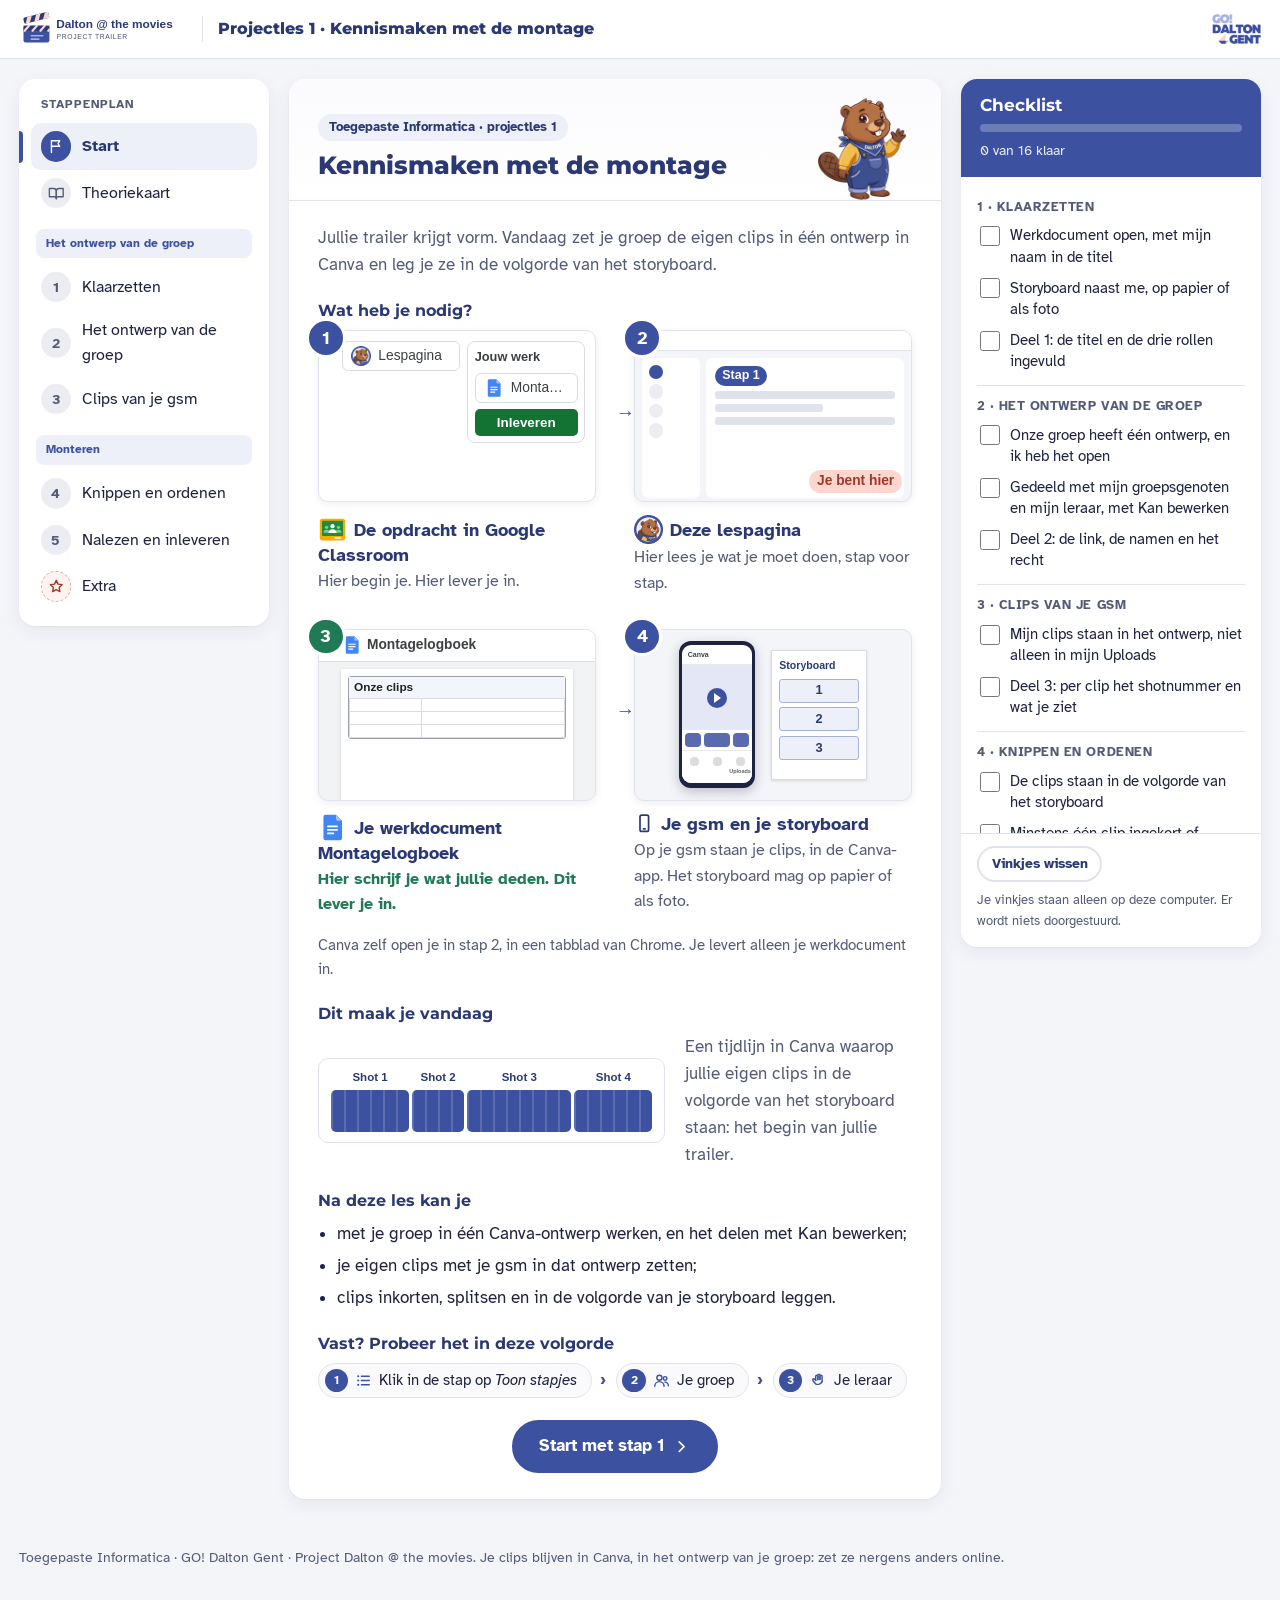
==== commit 962e1cd5: "Neutrale woorden voor een groepsgenoot (geen hij of hem) Co-Authored-By: Claude Opus 5.5 <noreply@an" ====
--- a/index.html
+++ b/index.html
@@ -216,7 +216,7 @@
             <section class="t-card">
               <h3><svg class="ic" aria-hidden="true"><use href="#i-link"/></svg>Samen in één ontwerp</h3>
               <ul>
-                <li>Eén leerling maakt het ontwerp en is de <strong>eigenaar</strong>. Hij deelt het met naam of e-mailadres.</li>
+                <li>Eén leerling maakt het ontwerp en is de <strong>eigenaar</strong>. De eigenaar deelt het met naam of e-mailadres.</li>
                 <li><strong>Kan bewerken</strong>: openen, bewerken en opslaan. Met <em>Kan reageren</em> of <em>Kan bekijken</em> kan je niet monteren.</li>
                 <li>Meld je aan met je schoolaccount: wie zonder aan te melden binnenkomt via een link, kan niets uploaden.</li>
               </ul>
@@ -334,7 +334,7 @@
 <li><details class="stapjes" open><summary><span class="doe-tekst"><strong>De anderen:</strong> open het ontwerp van je groep.</span><span class="stapjes-knop" aria-hidden="true"></span></summary>
   <ol class="klein">
     <li><p>Klik op <a class="btn btn-primary btn-open" href="https://www.canva.com" target="_blank" rel="noopener">Open Canva</a><span class="sub">Meld je aan met je schoolaccount.</span></p></li>
-    <li><p>Open het ontwerp dat met jou gedeeld is. Je vindt het bij je projecten, bij wat met jou gedeeld is.<span class="sub">Staat het er niet? Dan deelde je monteur het niet met jou. Vraag het hem.</span></p></li>
+    <li><p>Open het ontwerp dat met jou gedeeld is. Je vindt het bij je projecten, bij wat met jou gedeeld is.<span class="sub">Staat het er niet? Dan deelde je monteur het niet met jou. Vraag het aan je monteur.</span></p></li>
   </ol>
 </details></li>
 <li><details class="stapjes" open><summary><span class="doe-tekst"><strong>Iedereen:</strong> kopieer het adres van het ontwerp en vul <strong>deel 2</strong> in.</span><span class="stapjes-knop" aria-hidden="true"></span></summary>
@@ -515,7 +515,7 @@
               <div class="opts">
                 <button type="button" data-right>Het is gedeeld met Kan bekijken in plaats van Kan bewerken</button>
                 <button type="button">De clip is te lang</button>
-                <button type="button">Hij heeft de app niet</button>
+                <button type="button">Je groepsgenoot heeft de app niet</button>
               </div>
               <p class="feedback" role="status"></p>
             </div>
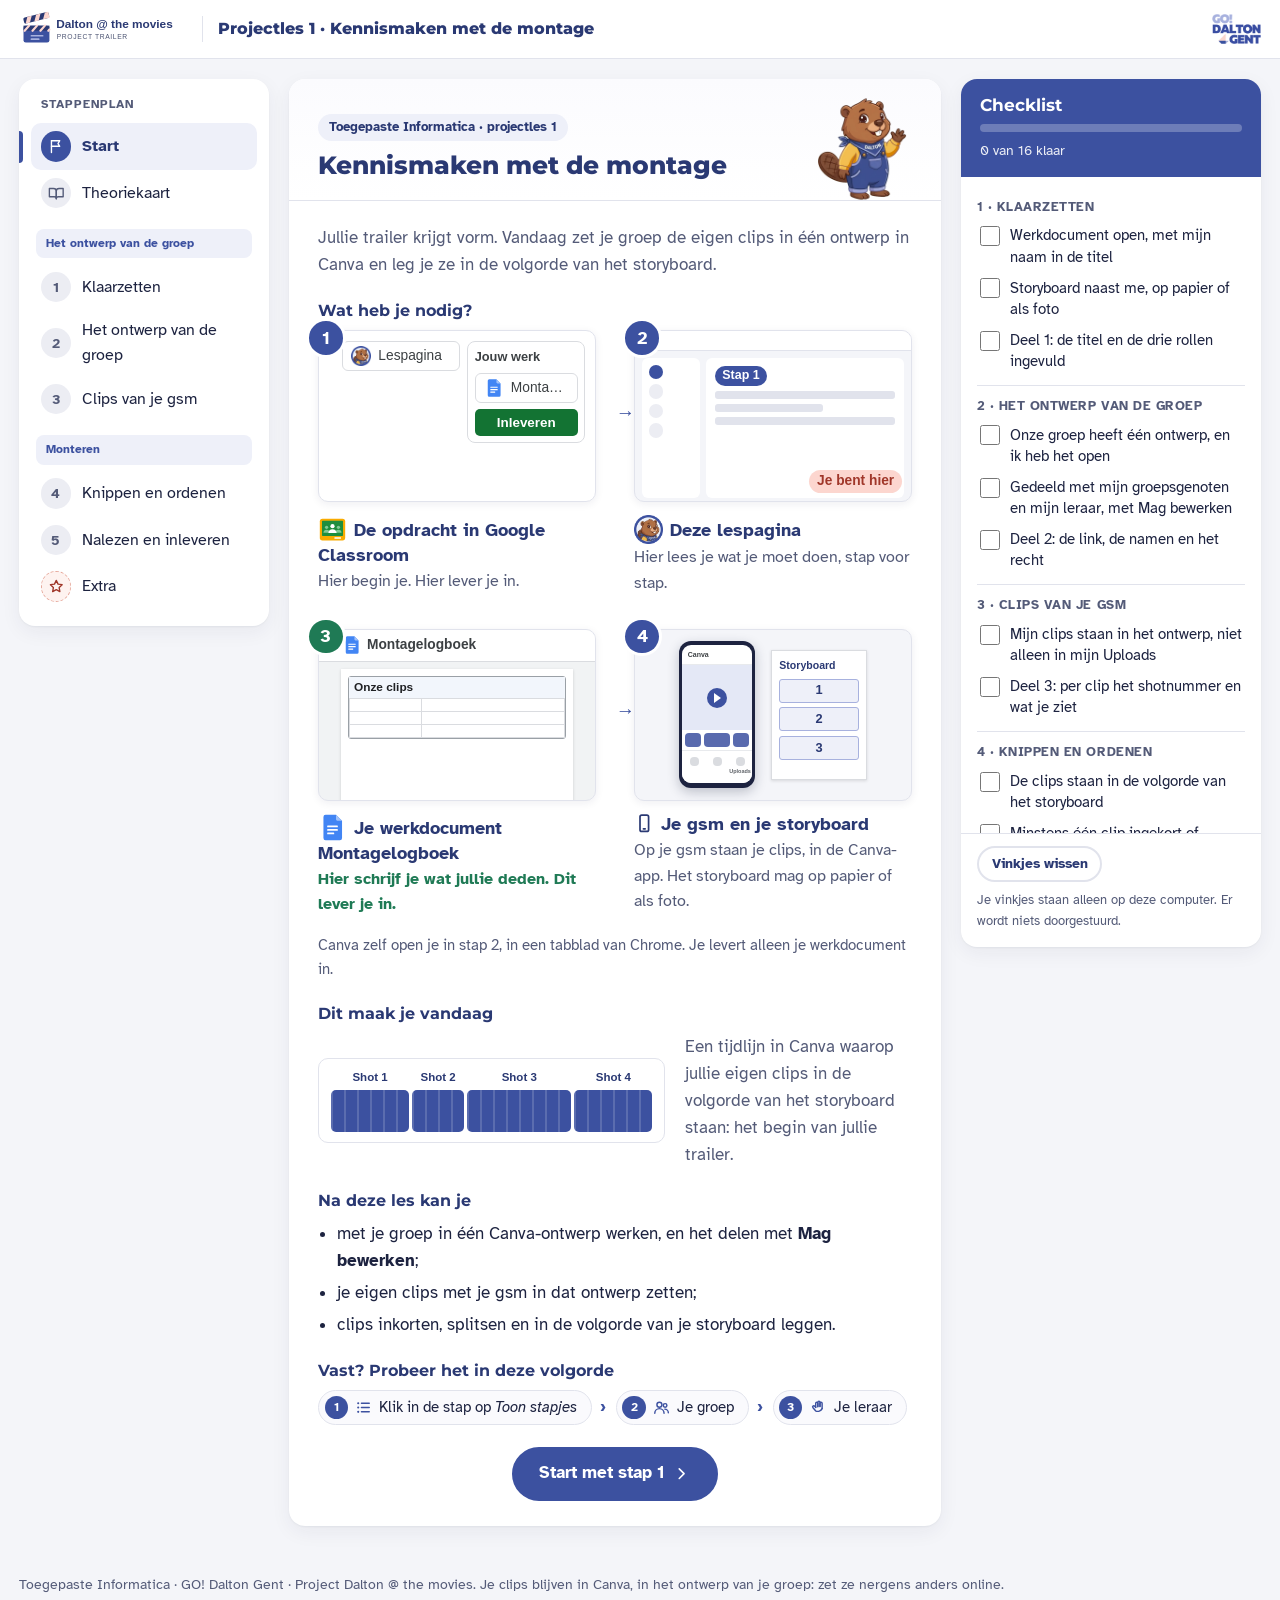
==== commit 18fb0f5e: "Canva nagekeken met het leerlingaccount: echte knopnamen, leeg ontwerp, schermafbeeldingen en filmpj" ====
--- a/index.html
+++ b/index.html
@@ -137,7 +137,7 @@
 
           <h2 class="sec">Na deze les kan je</h2>
           <ul class="doelen">
-            <li>met je groep in één Canva-ontwerp werken, en het delen met Kan bewerken;</li>
+            <li>met je groep in één Canva-ontwerp werken, en het delen met <strong>Mag bewerken</strong>;</li>
             <li>je eigen clips met je gsm in dat ontwerp zetten;</li>
             <li>clips inkorten, splitsen en in de volgorde van je storyboard leggen.</li>
           </ul>
@@ -202,7 +202,8 @@
               <h3><svg class="ic" aria-hidden="true"><use href="#i-cut"/></svg>Splitsen</h3>
               <ul>
                 <li>Een clip in twee stukken knippen.</li>
-                <li>Klik de clip aan, zet de <strong>afspeelkop</strong> op de plek en druk op <strong>S</strong>.</li>
+                <li>Klik in de clip op de plek waar je wil knippen: de <strong>afspeelkop</strong> springt erheen.</li>
+                <li>Druk op <strong>S</strong>, of klik met de rechtermuisknop › <strong>Splitsen</strong>.</li>
                 <li>Iets uit het <strong>midden</strong> weg? Splits twee keer en verwijder het stuk ertussen.</li>
               </ul>
             </section>
@@ -211,13 +212,14 @@
               <ul>
                 <li>Een andere volgorde: sleep de clip naar links of rechts.</li>
                 <li>Weg: klik de clip aan en druk op <strong>Delete</strong>.</li>
+                <li>Iets fout? Klik bovenaan op de pijl <strong>Ongedaan maken</strong>, of druk op <strong>Ctrl + Z</strong>.</li>
               </ul>
             </section>
             <section class="t-card">
               <h3><svg class="ic" aria-hidden="true"><use href="#i-link"/></svg>Samen in één ontwerp</h3>
               <ul>
-                <li>Eén leerling maakt het ontwerp en is de <strong>eigenaar</strong>. De eigenaar deelt het met naam of e-mailadres.</li>
-                <li><strong>Kan bewerken</strong>: openen, bewerken en opslaan. Met <em>Kan reageren</em> of <em>Kan bekijken</em> kan je niet monteren.</li>
+                <li>Eén leerling maakt het ontwerp en is de <strong>eigenaar</strong>. De eigenaar deelt het: <strong>Delen</strong> › <strong>Mensen toevoegen</strong> › een naam.</li>
+                <li><strong>Mag bewerken</strong> (in het venster staat <em>Bewerken</em>): openen, bewerken en opslaan. Met <em>Kan reactie achterlaten</em> of <em>Mag bekijken</em> kan je niet monteren.</li>
                 <li>Meld je aan met je schoolaccount: wie zonder aan te melden binnenkomt via een link, kan niets uploaden.</li>
               </ul>
             </section>
@@ -225,7 +227,7 @@
               <h3><svg class="ic" aria-hidden="true"><use href="#i-phone"/></svg>Van je gsm in het ontwerp</h3>
               <ul>
                 <li>Wat je uploadt, staat in <strong>jouw Uploads</strong>. Alleen jij ziet het daar.</li>
-                <li>Pas als je <strong>op de clip tikt</strong>, staat ze in het ontwerp van je groep.</li>
+                <li>Pas als je <strong>op de clip tikt</strong>, staat ze in het ontwerp van je groep, op de plaats van de afspeelkop.</li>
               </ul>
             </section>
             <section class="t-card">
@@ -255,7 +257,7 @@
               <h3><svg class="ic" aria-hidden="true"><use href="#i-alert"/></svg>Veelgemaakte fouten</h3>
               <ul>
                 <li>Elk groepslid maakt een eigen ontwerp, in plaats van één ontwerp dat gedeeld wordt.</li>
-                <li>Delen met <em>Kan bekijken</em>, of via een link: de anderen kunnen niet monteren of niets uploaden.</li>
+                <li>Delen met <em>Mag bekijken</em>: de anderen kunnen niet monteren.</li>
                 <li>De clip staat wel in <em>Uploads</em>, maar niet in het ontwerp: je tikte er niet op.</li>
                 <li>Splitsen zonder de clip aan te klikken, of met de afspeelkop op de verkeerde plek.</li>
                 <li>Clips in de volgorde waarin je ze filmde, niet in die van het storyboard.</li>
@@ -319,43 +321,45 @@
 <li><details class="stapjes" open><summary><span class="doe-tekst"><strong>Alleen de monteur:</strong> maak een ontwerp in Canva.</span><span class="stapjes-knop" aria-hidden="true"></span></summary>
   <ol class="klein">
     <li><p>Klik op <a class="btn btn-primary btn-open" href="https://www.canva.com" target="_blank" rel="noopener">Open Canva</a><span class="sub">Het opent in een nieuw tabblad. Meld je aan met je schoolaccount.</span></p></li>
-    <li><p>Klik op <strong>Sjablonen</strong>. Zoek een video-sjabloon, bijvoorbeeld <em>trailer</em>. Kies een liggend sjabloon (16:9).</p></li>
-    <li><p>Klik op <strong>Deze sjabloon aanpassen</strong>.</p></li>
-    <li><p>Geef het ontwerp de naam <strong>Trailer –</strong> met daarachter de titel van jullie trailer.</p></li>
+    <li><p>Klik bovenaan op <strong>Video</strong>.</p><img class="mini" src="assets/stapjes/canva-video.png" alt="De startpagina van Canva. In de rij bovenaan staat Video in een rood kader." loading="lazy"></li>
+    <li><p>Klik op <strong>Liggende video</strong>.<span class="sub">Je ontwerp opent in een nieuw tabblad, met onderaan de tijdlijn.</span></p><img class="mini" src="assets/stapjes/canva-liggende-video.png" alt="Het venster Een ontwerp maken, bij Video's. De tegel Liggende video staat in een rood kader." loading="lazy"></li>
+    <li><p>Klik bovenaan op <strong>Ontwerp zonder titel</strong>. Typ <strong>Trailer –</strong> met daarachter de titel van jullie trailer, en druk op <strong>Enter</strong>.</p><img class="mini" src="assets/stapjes/canva-naam.png" alt="De balk bovenaan in Canva. De naam van het ontwerp, Trailer – De laatste bus, staat in een rood kader." loading="lazy"></li>
   </ol>
 </details></li>
 <li><details class="stapjes" open><summary><span class="doe-tekst"><strong>Alleen de monteur:</strong> deel het ontwerp met je groep en je leraar.</span><span class="stapjes-knop" aria-hidden="true"></span></summary>
   <ol class="klein">
-    <li><p>Klik bovenaan in het ontwerp op <strong>Delen</strong>.</p></li>
-    <li><p>Typ de naam of het e-mailadres van je twee groepsgenoten. Typ ook het e-mailadres van je leraar: het staat op het bord.</p><div class="delen-v" role="img" aria-label="Tekening van het venster Delen. Het vak waarin je namen of e-mailadressen typt, staat in een rood kader."><div class="dv-kop">Delen</div><div class="dv-veld wijs"><span class="dv-chip">naam groepsgenoot</span><span class="dv-chip">naam groepsgenoot</span><span class="dv-chip">adres leraar</span></div><div class="dv-recht"><span class="aan">Kan bewerken</span><span>Kan reageren</span><span>Kan bekijken</span></div></div></li>
-    <li><p>Kies <strong>Kan bewerken</strong>.<span class="sub">Met Kan reageren of Kan bekijken kunnen je groepsgenoten niets monteren.</span></p><div class="delen-v" role="img" aria-label="Tekening van het venster Delen. De keuze Kan bewerken staat in een rood kader."><div class="dv-kop">Delen</div><div class="dv-veld"><span class="dv-chip">naam groepsgenoot</span><span class="dv-chip">naam groepsgenoot</span><span class="dv-chip">adres leraar</span></div><div class="dv-recht"><span class="aan wijs">Kan bewerken</span><span>Kan reageren</span><span>Kan bekijken</span></div></div></li>
+    <li><p>Klik rechtsboven op <strong>Delen</strong>.</p><img class="mini" src="assets/stapjes/canva-delen.png" alt="De balk bovenaan in Canva. De knop Delen staat in een rood kader." loading="lazy"></li>
+    <li><p>Klik in het vak <strong>Mensen toevoegen</strong>. Typ de naam van een groepsgenoot en klik de naam aan in de lijst.<span class="sub">Doe hetzelfde voor je andere groepsgenoot en voor je leraar: het e-mailadres staat op het bord.</span></p><img class="mini" src="assets/stapjes/canva-mensen-toevoegen.png" alt="Het venster Ontwerp delen. Het vak Mensen toevoegen staat in een rood kader." loading="lazy"></li>
+    <li><p>Kijk rechts in het vak: daar staat <strong>Bewerken</strong>. Zo is het goed.<span class="sub">Klik je erop, dan zie je Mag bewerken met een vinkje. Met Kan reactie achterlaten of Mag bekijken kunnen je groepsgenoten niets monteren.</span></p><img class="mini" src="assets/stapjes/canva-mag-bewerken.png" alt="Het venster Ontwerp delen met een naam in het vak. Het lijstje rechts is open: Mag bewerken, met een vinkje, staat in een rood kader." loading="lazy"></li>
+    <li><p>Klik op <strong>Delen</strong>.</p><img class="mini" src="assets/stapjes/canva-delen-knop.png" alt="Het venster Ontwerp delen. De paarse knop Delen onderaan staat in een rood kader." loading="lazy"></li>
   </ol>
 </details></li>
 <li><details class="stapjes" open><summary><span class="doe-tekst"><strong>De anderen:</strong> open het ontwerp van je groep.</span><span class="stapjes-knop" aria-hidden="true"></span></summary>
   <ol class="klein">
     <li><p>Klik op <a class="btn btn-primary btn-open" href="https://www.canva.com" target="_blank" rel="noopener">Open Canva</a><span class="sub">Meld je aan met je schoolaccount.</span></p></li>
-    <li><p>Open het ontwerp dat met jou gedeeld is. Je vindt het bij je projecten, bij wat met jou gedeeld is.<span class="sub">Staat het er niet? Dan deelde je monteur het niet met jou. Vraag het aan je monteur.</span></p></li>
-  </ol>
-</details></li>
-<li><details class="stapjes" open><summary><span class="doe-tekst"><strong>Iedereen:</strong> kopieer het adres van het ontwerp en vul <strong>deel 2</strong> in.</span><span class="stapjes-knop" aria-hidden="true"></span></summary>
-  <ol class="klein">
-    <li><p>Klik in de adresbalk van Chrome. Druk op <strong>Ctrl + C</strong>.</p><div class="teken-adres wijs" role="img" aria-label="Tekening van de adresbalk van Chrome met het adres van het ontwerp, in een rood kader."><svg class="ic" aria-hidden="true"><use href="#i-lock"/></svg><span>canva.com</span><b>/design/…/edit</b></div></li>
+    <li><p>Klik links op <strong>Projecten</strong> en dan op <strong>Met jou gedeeld</strong>. Klik op het ontwerp van je groep.<span class="sub">Staat het er niet? Dan deelde je monteur het niet met jou. Vraag het aan je monteur.</span></p><img class="mini" src="assets/stapjes/canva-met-jou-gedeeld.png" alt="Canva, Projecten. In de lijst staat Met jou gedeeld in een rood kader." loading="lazy"></li>
+  </ol>
+</details></li>
+<li><details class="stapjes" open><summary><span class="doe-tekst"><strong>Iedereen:</strong> kopieer de link van het ontwerp en vul <strong>deel 2</strong> in.</span><span class="stapjes-knop" aria-hidden="true"></span></summary>
+  <ol class="klein">
+    <li><p>Klik rechtsboven op <strong>Delen</strong> en dan op <strong>Link kopiëren</strong>.</p><img class="mini" src="assets/stapjes/canva-link-kopieren.png" alt="Het venster Ontwerp delen. De paarse knop Link kopiëren staat in een rood kader." loading="lazy"></li>
     <li><p>Ga naar je werkdocument. Klik in het eerste vak van <strong>Deel 2</strong> en druk op <strong>Ctrl + V</strong>.</p><img class="mini" src="assets/stapjes/s2-link.png" alt="Deel 2 in het werkdocument. Het vak voor de link naar het ontwerp staat in een rood kader." loading="lazy"></li>
     <li><p>Typ in het vak eronder de voornamen van je groep en je leraar.</p><img class="mini" src="assets/stapjes/s2-gedeeld.png" alt="Deel 2: het vak Ons ontwerp is gedeeld met staat in een rood kader." loading="lazy"></li>
-    <li><p>Typ een <strong>x</strong> in het vak onder <strong>Kan bewerken</strong>.</p><img class="mini" src="assets/stapjes/s2-recht.png" alt="Deel 2: de drie vakken onder Kan bekijken, Kan reageren en Kan bewerken. Het derde vak staat in een rood kader." loading="lazy"></li>
+    <li><p>Typ een <strong>x</strong> in het vak onder <strong>Mag bewerken</strong>.</p><img class="mini" src="assets/stapjes/s2-recht.png" alt="Deel 2: de drie vakken onder Mag bekijken, Kan reactie achterlaten en Mag bewerken. Het derde vak staat in een rood kader." loading="lazy"></li>
   </ol>
 </details></li>
             </ol>
           </div>
-          <div class="tip"><svg class="ic" aria-hidden="true"><use href="#i-bulb"/></svg><p><strong>Zie je de tekst en clips van het sjabloon?</strong> Die vervang je in stap 3 door jullie eigen clips. Wat je niet nodig hebt, verwijder je in stap 4.</p></div>
+          <div class="tip"><svg class="ic" aria-hidden="true"><use href="#i-bulb"/></svg><p><strong>Waar is de lespagina?</strong> Canva opent je ontwerp in een nieuw tabblad. Klik bovenaan in Chrome op het tabblad <strong>Lespagina · Projectles 1</strong> om terug te gaan.</p></div>
           <div class="info" role="group" aria-labelledby="info-ontwerp">
             <div class="info-kop"><svg class="ic" aria-hidden="true"><use href="#i-info"/></svg><span class="info-soort">Info</span><h3 id="info-ontwerp">Eén ontwerp voor de hele groep</h3><span class="info-bij">bij handeling 1 tot 4</span></div>
             <div class="info-body">
               <ul class="doelen">
                 <li>Wie het ontwerp maakt, is de <strong>eigenaar</strong>. De eigenaar deelt het.</li>
-                <li><strong>Kan bewerken</strong>: je groepsgenoten kunnen het ontwerp openen, bewerken en opslaan.</li>
-                <li><strong>Kan reageren</strong> en <strong>Kan bekijken</strong> zijn niet genoeg om te monteren.</li>
-                <li>Deel met een naam of een e-mailadres. Wie via een link binnenkomt zonder aan te melden, kan niets uploaden.</li>
+                <li><strong>Mag bewerken</strong> (in het venster staat <em>Bewerken</em>): je groepsgenoten kunnen het ontwerp openen, bewerken en opslaan.</li>
+                <li><strong>Kan reactie achterlaten</strong> en <strong>Mag bekijken</strong> zijn niet genoeg om te monteren.</li>
+                <li>Deel met een naam: je groepsgenoten en je leraar vind je in de lijst, want jullie zitten allemaal in Canva van de school.</li>
+                <li>Vandaag start je met een <strong>leeg</strong> ontwerp. Titels, overgangen en muziek komen in projectles 2.</li>
               </ul>
             </div>
           </div>
@@ -389,7 +393,7 @@
   <ol class="klein">
     <li><p>Tik in de werkbalk onderaan op <strong>Uploads</strong>.</p><div class="gsm" role="img" aria-label="Tekening van een gsm met de Canva-app. In de werkbalk onderaan staat Uploads in een rood kader."><div class="gsm-scherm"><div class="gsm-balk"><span>Canva</span></div><div class="gsm-beeld"><span></span></div><div class="gsm-tijdlijn"><i></i><i></i><i></i></div><div class="gsm-werkbalk"><span class="gsm-tab"><i></i></span><span class="gsm-tab"><i></i></span><span class="gsm-tab wijs"><i></i>Uploads</span><span class="gsm-tab"><i></i></span></div></div></div></li>
     <li><p>Upload je clips: kies ze uit je gsm.<span class="sub">Film je in de les nog iets bij? Vraag het eerst aan wie in beeld komt.</span></p></li>
-    <li><p><strong>Tik op een clip.</strong> Nu staat ze in het ontwerp.<span class="sub">Doe dit met elke clip.</span></p></li>
+    <li><p><strong>Tik op een clip.</strong> Nu staat ze in het ontwerp.<span class="sub">Ze komt op de plaats van de afspeelkop. Staat ze verkeerd? In stap 4 sleep je ze goed. Doe dit met elke clip.</span></p></li>
   </ol>
 </details></li>
 <li><details class="stapjes" open><summary><span class="doe-tekst">Kijk op je computer of de clips in het ontwerp staan.</span><span class="stapjes-knop" aria-hidden="true"></span></summary>
@@ -446,22 +450,22 @@
 <li><details class="stapjes" open><summary><span class="doe-tekst"><strong>Kort in</strong> wat te lang is.</span><span class="stapjes-knop" aria-hidden="true"></span></summary>
   <ol class="klein">
     <li><p>Klik de clip aan in de tijdlijn.</p></li>
-    <li><p>Sleep de linkerrand of de rechterrand naar binnen.<span class="sub">Het storyboard zegt hoe lang het shot duurt. Begint de clip met wiebelend beeld? Sleep de linkerrand.</span></p><div class="tl met-naam" role="img" aria-label="Tekening van de tijdlijn. De tweede clip is gekozen. Aan haar linkerrand en haar rechterrand staan witte streepjes: daaraan sleep je."><div class="tl-rij"><span class="tl-naam">Hoofdtrack</span><div class="tl-spoor"><span class="tl-clip" style="--w:3"><b>1</b></span><span class="tl-clip gekozen" style="--w:4"><b>2</b></span><span class="tl-clip" style="--w:2"><b>3</b></span></div></div><div class="tl-pills" aria-hidden="true"><span class="tl-pill" style="--x:25%;--t:-50%;--s:50%">linkerrand</span><span class="tl-pill" style="--x:67%;--t:-50%;--s:50%">rechterrand</span></div></div></li>
+    <li><p>Sleep de linkerrand of de rechterrand naar binnen.<span class="sub">Het storyboard zegt hoe lang het shot duurt. Begint de clip met wiebelend beeld? Sleep de linkerrand.</span></p><img class="mini" src="assets/stapjes/canva-inkorten.png" alt="De tijdlijn in Canva. De gekozen clip heeft een paarse rand. Haar rechterrand staat in een rood kader: daaraan sleep je." loading="lazy"><div class="tl met-naam" role="img" aria-label="Tekening van de tijdlijn. De tweede clip is gekozen. Aan haar linkerrand en haar rechterrand staan witte streepjes: daaraan sleep je."><div class="tl-rij"><span class="tl-naam">Hoofdtrack</span><div class="tl-spoor"><span class="tl-clip" style="--w:3"><b>1</b></span><span class="tl-clip gekozen" style="--w:4"><b>2</b></span><span class="tl-clip" style="--w:2"><b>3</b></span></div></div><div class="tl-pills" aria-hidden="true"><span class="tl-pill" style="--x:25%;--t:-50%;--s:50%">linkerrand</span><span class="tl-pill" style="--x:67%;--t:-50%;--s:50%">rechterrand</span></div></div></li>
   </ol>
 </details></li>
 <li><details class="stapjes" open><summary><span class="doe-tekst"><strong>Splits</strong> een clip waar iets uit het midden weg moet.</span><span class="stapjes-knop" aria-hidden="true"></span></summary>
   <ol class="klein">
-    <li><p>Klik de clip aan. Zet de <strong>afspeelkop</strong> op de plek waar het stuk begint.</p><div class="tl met-naam" role="img" aria-label="Tekening van de tijdlijn. De tweede clip is gekozen. De afspeelkop, een lijn met een bolletje, staat in die clip, op de plek waar je wil splitsen."><div class="tl-rij"><span class="tl-naam">Hoofdtrack</span><div class="tl-spoor"><span class="tl-clip" style="--w:3"><b>1</b></span><span class="tl-clip gekozen" style="--w:4"><b>2</b></span><span class="tl-clip" style="--w:2"><b>3</b></span><span class="tl-kop" style="--x:42%"></span></div></div><div class="tl-pills" aria-hidden="true"><span class="tl-pill" style="--x:42%;--t:-50%;--s:50%">afspeelkop</span></div></div></li>
-    <li><p>Druk op de toets <strong>S</strong>.<span class="sub">Gebeurt er niets? Klik eerst de clip aan. Of kies Splitsen in het menu van de clip.</span></p></li>
-    <li><p>Zet de afspeelkop op de plek waar het stuk eindigt en druk nog eens op <strong>S</strong>.</p></li>
+    <li><p>Klik <strong>in de clip</strong> op de plek waar het stuk begint.<span class="sub">De clip is nu gekozen, en de afspeelkop springt naar die plek.</span></p></li>
+    <li><p>Druk op de toets <strong>S</strong>.<span class="sub">Of klik met de rechtermuisknop op de clip › <strong>Splitsen</strong>.</span></p><img class="mini" src="assets/stapjes/canva-splitsen.png" alt="Het menu dat opent als je met de rechtermuisknop op een clip klikt. Splitsen, met de letter S, staat in een rood kader." loading="lazy"></li>
+    <li><p>Klik in de clip op de plek waar het stuk eindigt, en druk nog eens op <strong>S</strong>.</p></li>
     <li><p>Klik het stuk ertussen aan en druk op <strong>Delete</strong>.</p><div class="tl met-naam" role="img" aria-label="Tekening van de tijdlijn. Het stuk in het midden van clip 2 heeft een roze kleur en de naam weg: dat verwijder je."><div class="tl-rij"><span class="tl-naam">Hoofdtrack</span><div class="tl-spoor"><span class="tl-clip" style="--w:3"><b>1</b></span><span class="tl-clip" style="--w:1.5"><b>2</b></span><span class="tl-weg" style="--w:1.5">weg</span><span class="tl-clip" style="--w:1.5"><b>2</b></span><span class="tl-clip" style="--w:2"><b>3</b></span></div></div></div></li>
   </ol>
 </details></li>
-<li><span class="doe-tekst">Verwijder de clips en de tekst van het sjabloon die jullie niet nodig hebben.</span><span class="sub">Klik ze aan en druk op Delete.</span></li>
 <li><span class="doe-tekst">Vul in <strong>deel 3</strong> in wat jullie geknipt hebben.</span><span class="sub">Zoals in de voorbeeldrij: wat deed je, en wat nam je weg?</span></li>
             </ol>
-          </div>
-          <div class="tip"><svg class="ic" aria-hidden="true"><use href="#i-bulb"/></svg><p><strong>Iets te veel weggeknipt?</strong> Vraag het aan je leraar.</p></div>
+            <figure class="clip"><video src="assets/video/splitsen.mp4" poster="assets/video/splitsen.jpg" autoplay loop muted playsinline controls preload="metadata" aria-label="Filmpje: in de clip klikken waar het stuk begint, op S drukken, in de clip klikken waar het stuk eindigt, nog eens op S drukken, het stuk ertussen aanklikken en op Delete drukken. Het stuk is weg."></video><figcaption>Filmpje van 13 seconden: splitsen. Het nummer 3 hoort bij stap 3 hierboven.</figcaption></figure>
+          </div>
+          <div class="tip"><svg class="ic" aria-hidden="true"><use href="#i-bulb"/></svg><p><strong>Iets te veel weggeknipt?</strong> Klik bovenaan op de pijl <strong>Ongedaan maken</strong>, of druk op <strong>Ctrl + Z</strong>.</p></div>
           <div class="info" role="group" aria-labelledby="info-knippen">
             <div class="info-kop"><svg class="ic" aria-hidden="true"><use href="#i-info"/></svg><span class="info-soort">Info</span><h3 id="info-knippen">Inkorten, splitsen of slepen?</h3><span class="info-bij">bij handeling 1 tot 3</span></div>
             <div class="info-body">
@@ -510,10 +514,10 @@
               </div>
               <p class="feedback" role="status"></p>
             </div>
-            <div class="quiz-q" data-ok="Juist. Alleen met Kan bewerken kan je groepsgenoot monteren." data-nok="Nog niet. Kijk naar stap 2: welk recht heb je gekozen?">
+            <div class="quiz-q" data-ok="Juist. Alleen met Mag bewerken kan je groepsgenoot monteren." data-nok="Nog niet. Kijk naar stap 2: welk recht heb je gekozen?">
               <p>2. Je groepsgenoot kan jullie ontwerp openen, maar niets veranderen. Wat is er mis?</p>
               <div class="opts">
-                <button type="button" data-right>Het is gedeeld met Kan bekijken in plaats van Kan bewerken</button>
+                <button type="button" data-right>Het is gedeeld met Mag bekijken in plaats van Mag bewerken</button>
                 <button type="button">De clip is te lang</button>
                 <button type="button">Je groepsgenoot heeft de app niet</button>
               </div>
@@ -599,7 +603,7 @@
       </div>
       <div class="cl-group" data-step="2"><h3>2 · Het ontwerp van de groep</h3>
         <label class="cl-item"><input type="checkbox" id="c2a"><span>Onze groep heeft één ontwerp, en ik heb het open</span></label>
-        <label class="cl-item"><input type="checkbox" id="c2b"><span>Gedeeld met mijn groepsgenoten en mijn leraar, met Kan bewerken</span></label>
+        <label class="cl-item"><input type="checkbox" id="c2b"><span>Gedeeld met mijn groepsgenoten en mijn leraar, met Mag bewerken</span></label>
         <label class="cl-item"><input type="checkbox" id="c2c"><span>Deel 2: de link, de namen en het recht</span></label>
       </div>
       <div class="cl-group" data-step="3"><h3>3 · Clips van je gsm</h3>
@@ -609,7 +613,7 @@
       <div class="cl-group" data-step="4"><h3>4 · Knippen en ordenen</h3>
         <label class="cl-item"><input type="checkbox" id="c4a"><span>De clips staan in de volgorde van het storyboard</span></label>
         <label class="cl-item"><input type="checkbox" id="c4b"><span>Minstens één clip ingekort of gesplitst</span></label>
-        <label class="cl-item"><input type="checkbox" id="c4c"><span>Clips en tekst van het sjabloon die we niet nodig hebben, zijn weg</span></label>
+        <label class="cl-item"><input type="checkbox" id="c4c"><span>Alles afgespeeld met de spatiebalk: het klopt met het storyboard</span></label>
         <label class="cl-item"><input type="checkbox" id="c4d"><span>Deel 3: wat er geknipt is</span></label>
       </div>
       <div class="cl-group" data-step="5"><h3>5 · Inleveren</h3>
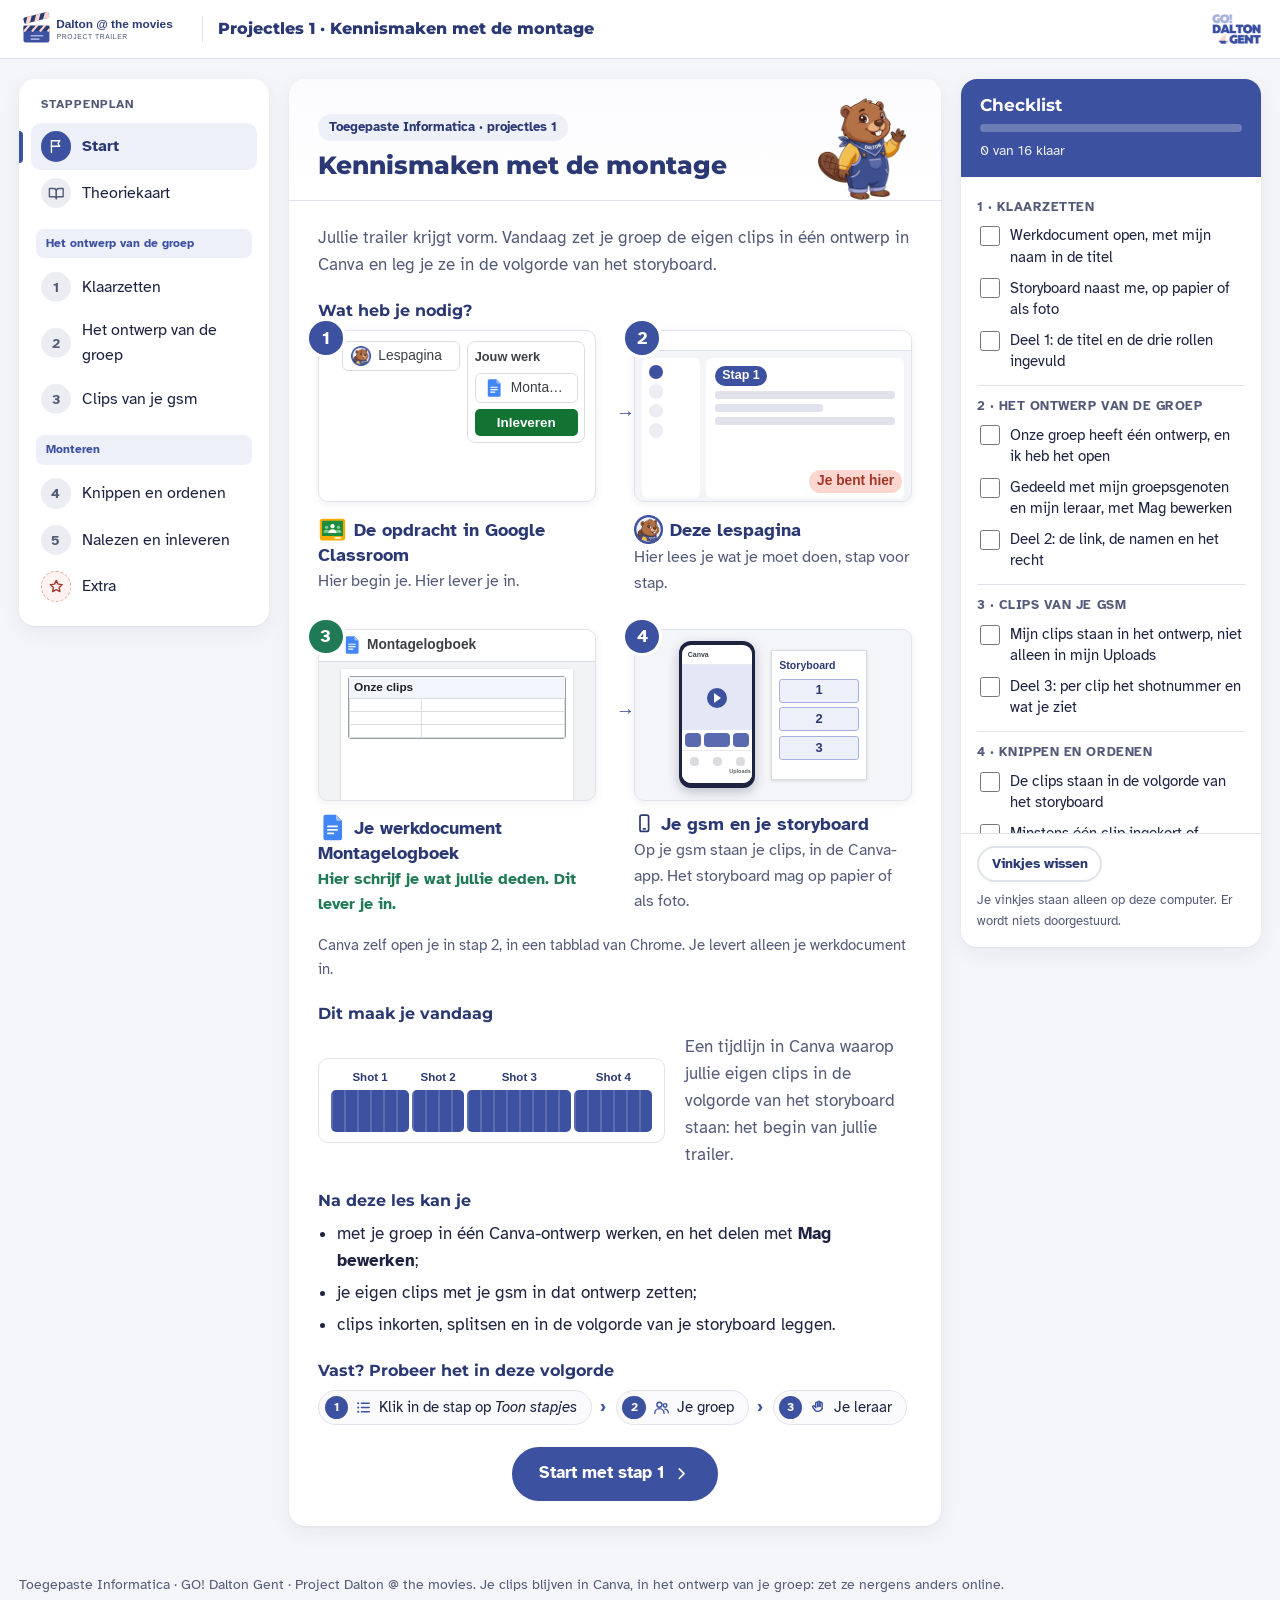
==== commit a19680e9: "Stap 3: schermafbeeldingen van Canva op een gsm in plaats van de tekening Co-Authored-By: Claude Opu" ====
--- a/index.html
+++ b/index.html
@@ -4,6 +4,7 @@
   <meta charset="UTF-8">
   <meta name="viewport" content="width=device-width, initial-scale=1">
   <meta name="toestel" content="windows">
+<meta name="programma" content="canva">
   <title>Lespagina · Projectles 1 · Kennismaken met de montage · Dalton @ the movies</title>
   <link rel="icon" href="assets/logos/lespagina-icon.png" type="image/png">
   <link rel="stylesheet" href="css/style.css">
@@ -379,21 +380,22 @@
           <h2 id="h-3">Clips van je gsm</h2>
         </header>
         <div class="card-body">
-          <p class="intro">Je clips staan op je gsm. Met de Canva-app zet je ze in het ontwerp van je groep.</p>
+          <p class="intro">Je clips staan op je gsm. Met de Canva-app zet je ze in het ontwerp van je groep. (De beelden komen van Canva in de browser van een gsm: in de app ziet het er bijna zo uit.)</p>
           <div class="todo-box">
             <div class="todo-head"><h3><svg class="ic" aria-hidden="true"><use href="#i-list"/></svg> Wat moet je doen?</h3><div class="modus" role="group" aria-label="Hoe wil je de uitleg?"><button type="button" class="modus-btn" data-modus="stap" aria-pressed="true">Stap voor stap</button><button type="button" class="modus-btn" data-modus="kort" aria-pressed="false">Kort</button></div></div>
             <ol class="doe">
 <li><details class="stapjes" open><summary><span class="doe-tekst"><strong>Iedereen met clips:</strong> open het ontwerp van je groep in de Canva-app.</span><span class="stapjes-knop" aria-hidden="true"></span></summary>
   <ol class="klein">
     <li><p>Open de <strong>Canva-app</strong> op je gsm. Meld je aan met je schoolaccount.</p></li>
-    <li><p>Zoek in de app het ontwerp van je groep en open het.</p></li>
+    <li><p>Tik onderaan op <strong>Je ontwerpen</strong>.</p><img class="mini" src="assets/stapjes/gsm-je-ontwerpen.png" alt="Canva op een gsm. In de balk onderaan staat Je ontwerpen in een rood kader." loading="lazy"></li>
+    <li><p>Tik bovenaan op <strong>Alle projecten</strong> en dan op <strong>Met jou gedeeld</strong>. Tik op het ontwerp van je groep.<span class="sub">Ben jij de monteur? Dan staat jullie ontwerp al bij Alle projecten.</span></p><img class="mini" src="assets/stapjes/gsm-met-jou-gedeeld.png" alt="Canva op een gsm: het lijstje Je ontwerpen is open. Met jou gedeeld staat in een rood kader." loading="lazy"></li>
   </ol>
 </details></li>
 <li><details class="stapjes" open><summary><span class="doe-tekst">Zet je clips in het ontwerp.</span><span class="stapjes-knop" aria-hidden="true"></span></summary>
   <ol class="klein">
-    <li><p>Tik in de werkbalk onderaan op <strong>Uploads</strong>.</p><div class="gsm" role="img" aria-label="Tekening van een gsm met de Canva-app. In de werkbalk onderaan staat Uploads in een rood kader."><div class="gsm-scherm"><div class="gsm-balk"><span>Canva</span></div><div class="gsm-beeld"><span></span></div><div class="gsm-tijdlijn"><i></i><i></i><i></i></div><div class="gsm-werkbalk"><span class="gsm-tab"><i></i></span><span class="gsm-tab"><i></i></span><span class="gsm-tab wijs"><i></i>Uploads</span><span class="gsm-tab"><i></i></span></div></div></div></li>
-    <li><p>Upload je clips: kies ze uit je gsm.<span class="sub">Film je in de les nog iets bij? Vraag het eerst aan wie in beeld komt.</span></p></li>
-    <li><p><strong>Tik op een clip.</strong> Nu staat ze in het ontwerp.<span class="sub">Ze komt op de plaats van de afspeelkop. Staat ze verkeerd? In stap 4 sleep je ze goed. Doe dit met elke clip.</span></p></li>
+    <li><p>Tik in de werkbalk onderaan op <strong>Uploads</strong>.</p><img class="mini" src="assets/stapjes/gsm-uploads.png" alt="De editor van Canva op een gsm. In de werkbalk onderaan staat Uploads in een rood kader." loading="lazy"></li>
+    <li><p>Tik op <strong>Bestanden uploaden</strong> en kies je clips op je gsm.<span class="sub">Film je in de les nog iets bij? Vraag het eerst aan wie in beeld komt.</span></p><img class="mini" src="assets/stapjes/gsm-bestanden-uploaden.png" alt="Uploads op een gsm. De paarse knop Bestanden uploaden staat in een rood kader." loading="lazy"></li>
+    <li><p><strong>Tik op een clip.</strong> Nu staat ze in het ontwerp.<span class="sub">Ze komt op de plaats van de afspeelkop. Staat ze verkeerd? In stap 4 sleep je ze goed. Doe dit met elke clip.</span></p><img class="mini" src="assets/stapjes/gsm-clip.png" alt="Uploads op een gsm. Een geüploade clip staat in een rood kader." loading="lazy"><img class="mini" src="assets/stapjes/gsm-tijdlijn.png" alt="De tijdlijn op een gsm. De clip die je net aantikte, staat in de tijdlijn, in een rood kader." loading="lazy"></li>
   </ol>
 </details></li>
 <li><details class="stapjes" open><summary><span class="doe-tekst">Kijk op je computer of de clips in het ontwerp staan.</span><span class="stapjes-knop" aria-hidden="true"></span></summary>
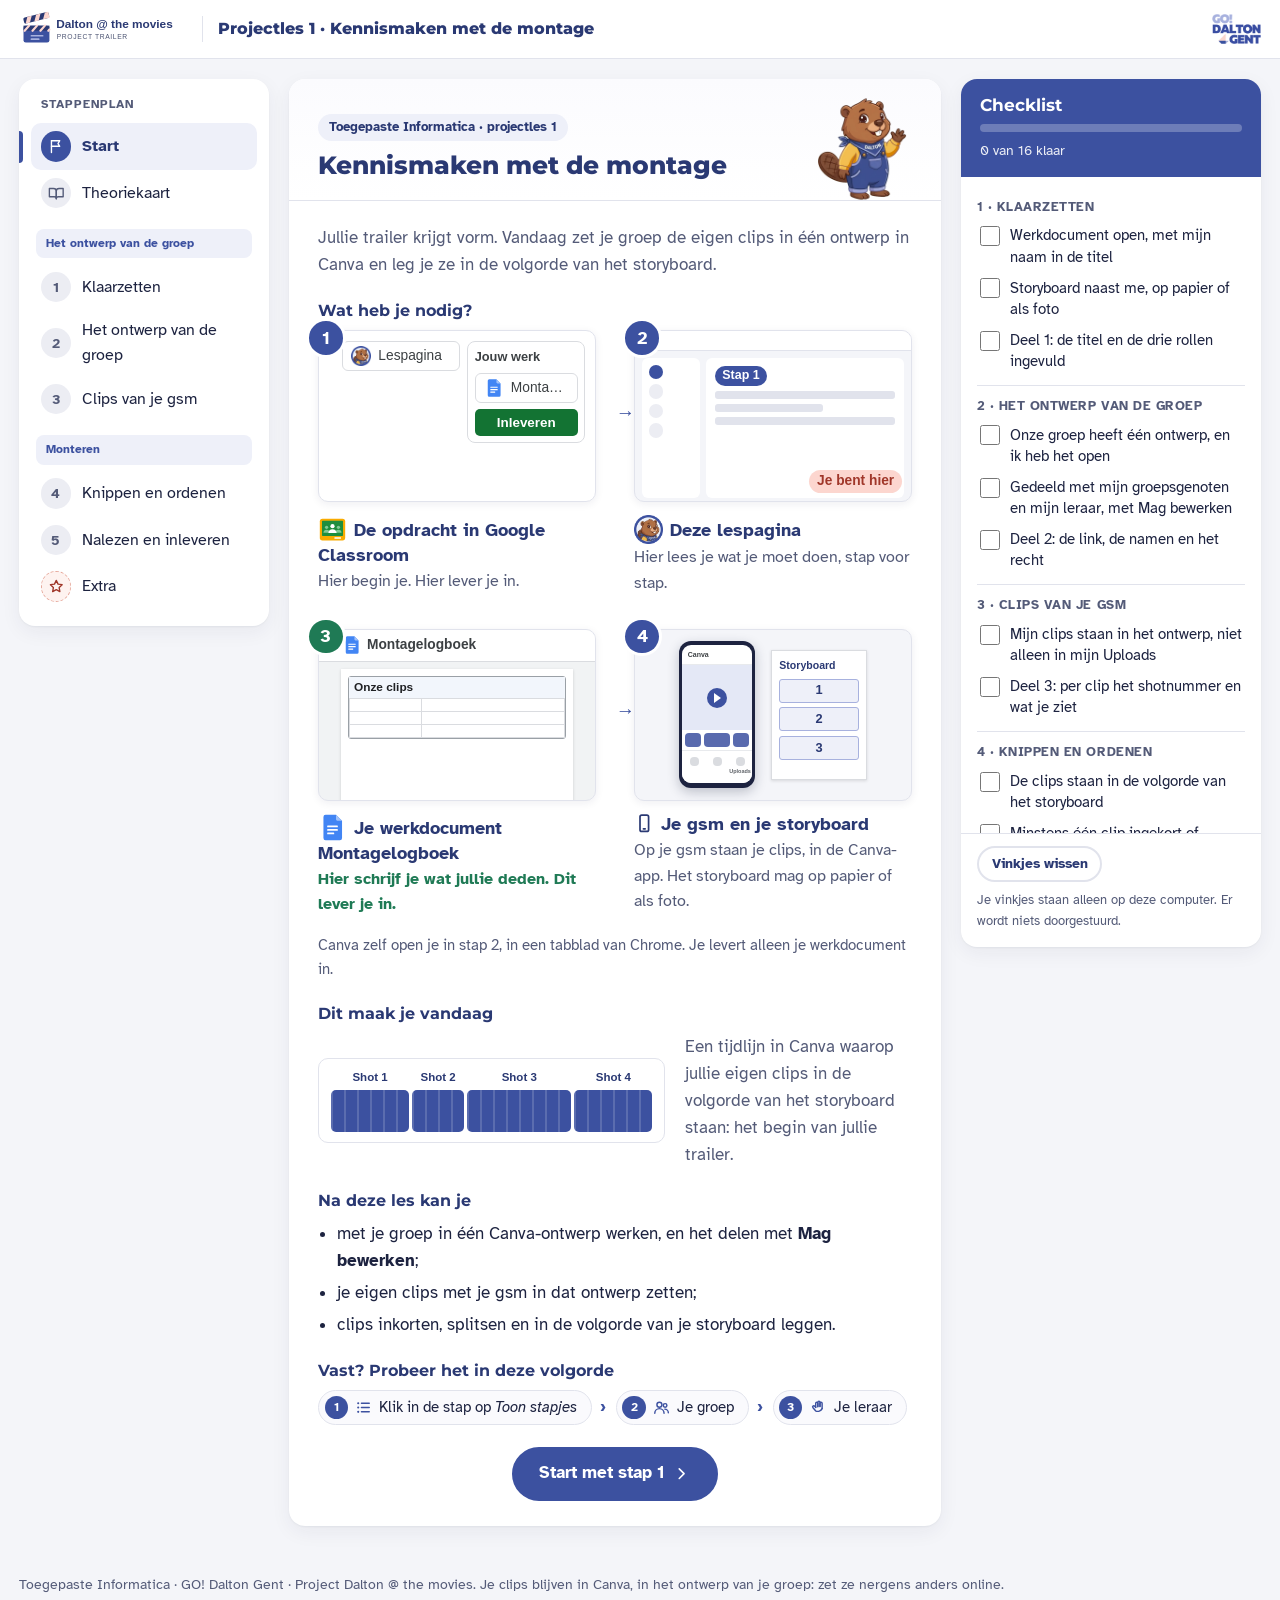
==== commit f0404e0d: "Vraag 4b zonder naam, Mag bewerken overal, Open Canva zichtbaar in Kort Vraag 4b vraagt geen voornaa" ====
--- a/index.html
+++ b/index.html
@@ -9,7 +9,7 @@
   <link rel="icon" href="assets/logos/lespagina-icon.png" type="image/png">
   <link rel="stylesheet" href="css/style.css">
 </head>
-<body data-storage="movies_montage_v1_" data-modus-start="stap" data-laatste-stap="5" data-ai-hulp="uit">
+<body data-storage="movies_montage_v1_" data-modus-start="kort" data-laatste-stap="5" data-ai-hulp="uit">
 
 <!-- Pictogrammen: eenvoudige lijntekeningen, eigen werk. Gebruik: een svg met class "ic" en daarin use met href naar het symbool. -->
 <svg xmlns="http://www.w3.org/2000/svg" style="display:none">
@@ -280,7 +280,7 @@
         <div class="card-body">
           <p class="intro">Je legt alles klaar en je groep verdeelt de rollen. Daarna begint het monteren.</p>
           <div class="todo-box">
-            <div class="todo-head"><h3><svg class="ic" aria-hidden="true"><use href="#i-list"/></svg> Wat moet je doen?</h3><div class="modus" role="group" aria-label="Hoe wil je de uitleg?"><button type="button" class="modus-btn" data-modus="stap" aria-pressed="true">Stap voor stap</button><button type="button" class="modus-btn" data-modus="kort" aria-pressed="false">Kort</button></div></div>
+            <div class="todo-head"><h3><svg class="ic" aria-hidden="true"><use href="#i-list"/></svg> Wat moet je doen?</h3></div>
             <ol class="doe">
 <li><details class="stapjes" open><summary><span class="doe-tekst">Open je werkdocument <strong>Montagelogboek</strong>.</span><span class="stapjes-knop" aria-hidden="true"></span></summary>
   <ol class="klein">
@@ -317,11 +317,11 @@
         <div class="card-body">
           <p class="intro">De monteur maakt één ontwerp en deelt het. Zo werken jullie alle drie in dezelfde trailer.</p>
           <div class="todo-box">
-            <div class="todo-head"><h3><svg class="ic" aria-hidden="true"><use href="#i-list"/></svg> Wat moet je doen?</h3><div class="modus" role="group" aria-label="Hoe wil je de uitleg?"><button type="button" class="modus-btn" data-modus="stap" aria-pressed="true">Stap voor stap</button><button type="button" class="modus-btn" data-modus="kort" aria-pressed="false">Kort</button></div></div>
+            <div class="todo-head"><h3><svg class="ic" aria-hidden="true"><use href="#i-list"/></svg> Wat moet je doen?</h3></div>
             <ol class="doe">
+<li><span class="doe-tekst"><strong>Iedereen:</strong> klik op <a class="btn btn-primary btn-open" href="https://www.canva.com" target="_blank" rel="noopener">Open Canva</a></span><span class="sub">Het opent in een nieuw tabblad. Meld je aan met je schoolaccount.</span></li>
 <li><details class="stapjes" open><summary><span class="doe-tekst"><strong>Alleen de monteur:</strong> maak een ontwerp in Canva.</span><span class="stapjes-knop" aria-hidden="true"></span></summary>
   <ol class="klein">
-    <li><p>Klik op <a class="btn btn-primary btn-open" href="https://www.canva.com" target="_blank" rel="noopener">Open Canva</a><span class="sub">Het opent in een nieuw tabblad. Meld je aan met je schoolaccount.</span></p></li>
     <li><p>Klik bovenaan op <strong>Video</strong>.</p><img class="mini" src="assets/stapjes/canva-video.png" alt="De startpagina van Canva. In de rij bovenaan staat Video in een rood kader." loading="lazy"></li>
     <li><p>Klik op <strong>Liggende video</strong>.<span class="sub">Je ontwerp opent in een nieuw tabblad, met onderaan de tijdlijn.</span></p><img class="mini" src="assets/stapjes/canva-liggende-video.png" alt="Het venster Een ontwerp maken, bij Video's. De tegel Liggende video staat in een rood kader." loading="lazy"></li>
     <li><p>Klik bovenaan op <strong>Ontwerp zonder titel</strong>. Typ <strong>Trailer –</strong> met daarachter de titel van jullie trailer, en druk op <strong>Enter</strong>.</p><img class="mini" src="assets/stapjes/canva-naam.png" alt="De balk bovenaan in Canva. De naam van het ontwerp, Trailer – De laatste bus, staat in een rood kader." loading="lazy"></li>
@@ -337,7 +337,6 @@
 </details></li>
 <li><details class="stapjes" open><summary><span class="doe-tekst"><strong>De anderen:</strong> open het ontwerp van je groep.</span><span class="stapjes-knop" aria-hidden="true"></span></summary>
   <ol class="klein">
-    <li><p>Klik op <a class="btn btn-primary btn-open" href="https://www.canva.com" target="_blank" rel="noopener">Open Canva</a><span class="sub">Meld je aan met je schoolaccount.</span></p></li>
     <li><p>Klik links op <strong>Projecten</strong> en dan op <strong>Met jou gedeeld</strong>. Klik op het ontwerp van je groep.<span class="sub">Staat het er niet? Dan deelde je monteur het niet met jou. Vraag het aan je monteur.</span></p><img class="mini" src="assets/stapjes/canva-met-jou-gedeeld.png" alt="Canva, Projecten. In de lijst staat Met jou gedeeld in een rood kader." loading="lazy"></li>
   </ol>
 </details></li>
@@ -353,7 +352,7 @@
           </div>
           <div class="tip"><svg class="ic" aria-hidden="true"><use href="#i-bulb"/></svg><p><strong>Waar is de lespagina?</strong> Canva opent je ontwerp in een nieuw tabblad. Klik bovenaan in Chrome op het tabblad <strong>Lespagina · Projectles 1</strong> om terug te gaan.</p></div>
           <div class="info" role="group" aria-labelledby="info-ontwerp">
-            <div class="info-kop"><svg class="ic" aria-hidden="true"><use href="#i-info"/></svg><span class="info-soort">Info</span><h3 id="info-ontwerp">Eén ontwerp voor de hele groep</h3><span class="info-bij">bij handeling 1 tot 4</span></div>
+            <div class="info-kop"><svg class="ic" aria-hidden="true"><use href="#i-info"/></svg><span class="info-soort">Info</span><h3 id="info-ontwerp">Eén ontwerp voor de hele groep</h3><span class="info-bij">bij handeling 2 tot 5</span></div>
             <div class="info-body">
               <ul class="doelen">
                 <li>Wie het ontwerp maakt, is de <strong>eigenaar</strong>. De eigenaar deelt het.</li>
@@ -382,7 +381,7 @@
         <div class="card-body">
           <p class="intro">Je clips staan op je gsm. Met de Canva-app zet je ze in het ontwerp van je groep. (De beelden komen van Canva in de browser van een gsm: in de app ziet het er bijna zo uit.)</p>
           <div class="todo-box">
-            <div class="todo-head"><h3><svg class="ic" aria-hidden="true"><use href="#i-list"/></svg> Wat moet je doen?</h3><div class="modus" role="group" aria-label="Hoe wil je de uitleg?"><button type="button" class="modus-btn" data-modus="stap" aria-pressed="true">Stap voor stap</button><button type="button" class="modus-btn" data-modus="kort" aria-pressed="false">Kort</button></div></div>
+            <div class="todo-head"><h3><svg class="ic" aria-hidden="true"><use href="#i-list"/></svg> Wat moet je doen?</h3></div>
             <ol class="doe">
 <li><details class="stapjes" open><summary><span class="doe-tekst"><strong>Iedereen met clips:</strong> open het ontwerp van je groep in de Canva-app.</span><span class="stapjes-knop" aria-hidden="true"></span></summary>
   <ol class="klein">
@@ -441,7 +440,7 @@
         <div class="card-body">
           <p class="intro">De monteur werkt op de tijdlijn. De regisseur zegt met het storyboard wat de volgorde en de lengte is. De clipverzamelaar kijkt of alle clips erin staan.</p>
           <div class="todo-box">
-            <div class="todo-head"><h3><svg class="ic" aria-hidden="true"><use href="#i-list"/></svg> Wat moet je doen?</h3><div class="modus" role="group" aria-label="Hoe wil je de uitleg?"><button type="button" class="modus-btn" data-modus="stap" aria-pressed="true">Stap voor stap</button><button type="button" class="modus-btn" data-modus="kort" aria-pressed="false">Kort</button></div></div>
+            <div class="todo-head"><h3><svg class="ic" aria-hidden="true"><use href="#i-list"/></svg> Wat moet je doen?</h3></div>
             <ol class="doe">
 <li><details class="stapjes" open><summary><span class="doe-tekst">Zet de clips in de volgorde van het <strong>storyboard</strong>.</span><span class="stapjes-knop" aria-hidden="true"></span></summary>
   <ol class="klein">
@@ -495,12 +494,12 @@
         <div class="card-body">
           <p class="intro">Eerst vul je deel 4 in. Dan doe je de zelftest: zijn de drie vragen juist, dan zie je hieronder hoe je inlevert.</p>
           <div class="todo-box">
-            <div class="todo-head"><h3><svg class="ic" aria-hidden="true"><use href="#i-list"/></svg> Wat moet je doen?</h3><div class="modus" role="group" aria-label="Hoe wil je de uitleg?"><button type="button" class="modus-btn" data-modus="stap" aria-pressed="true">Stap voor stap</button><button type="button" class="modus-btn" data-modus="kort" aria-pressed="false">Kort</button></div></div>
+            <div class="todo-head"><h3><svg class="ic" aria-hidden="true"><use href="#i-list"/></svg> Wat moet je doen?</h3></div>
             <ol class="doe">
 <li><details class="stapjes" open><summary><span class="doe-tekst">Vul <strong>deel 4</strong> in.</span><span class="stapjes-knop" aria-hidden="true"></span></summary>
   <ol class="klein">
     <li><p>Scroll naar <strong>Deel 4</strong>. Typ bij elke situatie in het vak: <strong>inkorten</strong>, <strong>splitsen</strong> of <strong>slepen</strong>.<span class="sub">Zit het stuk aan de rand of in het midden? Of klopt de volgorde niet? Kijk bij Inkorten, splitsen of slepen? in stap 4.</span></p><img class="mini" src="assets/stapjes/s5-situaties.png" alt="Deel 4: de tabel met drie situaties. De lege vakken in de kolom Wat doe je? staan in een rood kader." loading="lazy"></li>
-    <li><p>Lees vraag <strong>b</strong>. Typ in het vak wie er herkenbaar in beeld staat, of die weet dat de trailer getoond wordt, en wie het vraagt.<span class="sub">Niemand herkenbaar in beeld? Typ dan <em>niemand</em>.</span></p><img class="mini" src="assets/stapjes/s5-herkenbaar.png" alt="Deel 4: vraag b over wie er herkenbaar in beeld staat, met het antwoordvak eronder in een rood kader." loading="lazy"></li>
+    <li><p>Lees vraag <strong>b</strong>. Typ in het vak wie er herkenbaar in beeld staat, of die weet dat de trailer getoond wordt, en wie het vraagt.<span class="sub">Schrijf geen naam, wel wie het is: <em>een leerling van een andere klas</em>, <em>mijn zus</em>. Niemand herkenbaar in beeld? Typ dan <em>niemand</em>.</span></p><img class="mini" src="assets/stapjes/s5-herkenbaar.png" alt="Deel 4: vraag b over wie er herkenbaar in beeld staat, met het antwoordvak eronder in een rood kader." loading="lazy"></li>
   </ol>
 </details></li>
 <li><span class="doe-tekst">Doe de <strong>zelftest</strong> hieronder.</span></li>
@@ -537,7 +536,7 @@
           </div>
           <p class="slot" aria-live="polite" data-codewoord="KLAPPER"><svg class="ic ic-dicht" aria-hidden="true"><use href="#i-lock"/></svg><svg class="ic ic-open" aria-hidden="true"><use href="#i-check-circle"/></svg><span class="slot-tekst">Beantwoord de drie vragen hierboven juist. Dan zie je hier hoe je inlevert.</span></p>
           <div class="todo-box" data-na-zelftest="c5b">
-            <div class="todo-head"><h3><svg class="ic" aria-hidden="true"><use href="#i-list"/></svg> Afwerken en inleveren</h3><div class="modus" role="group" aria-label="Hoe wil je de uitleg?"><button type="button" class="modus-btn" data-modus="stap" aria-pressed="true">Stap voor stap</button><button type="button" class="modus-btn" data-modus="kort" aria-pressed="false">Kort</button></div></div>
+            <div class="todo-head"><h3><svg class="ic" aria-hidden="true"><use href="#i-list"/></svg> Afwerken en inleveren</h3></div>
             <ol class="doe">
 <li><span class="doe-tekst">Loop de <strong>checklist</strong> na. Staat er nog iets open? Werk het eerst af.</span></li>
 <li><details class="stapjes" open><summary><span class="doe-tekst">Vul <strong>deel 5</strong> in.</span><span class="stapjes-knop" aria-hidden="true"></span></summary>
